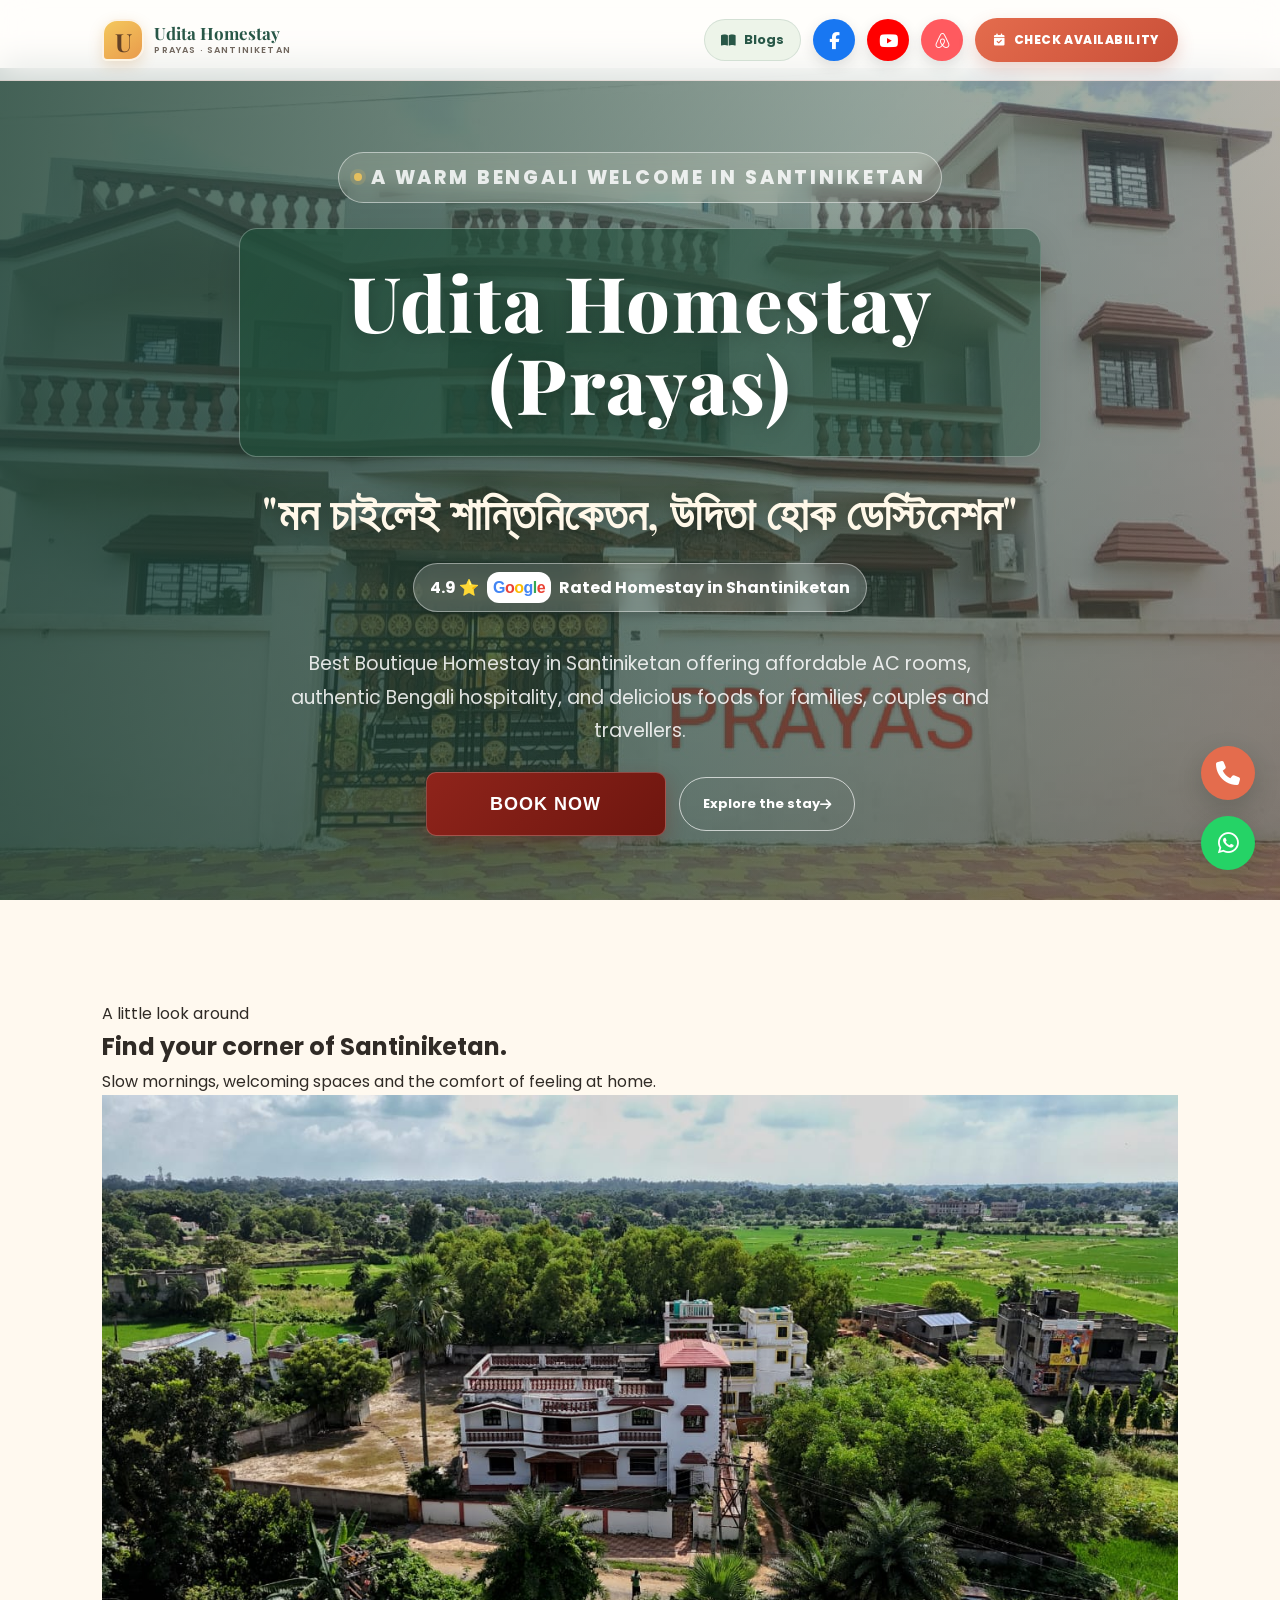
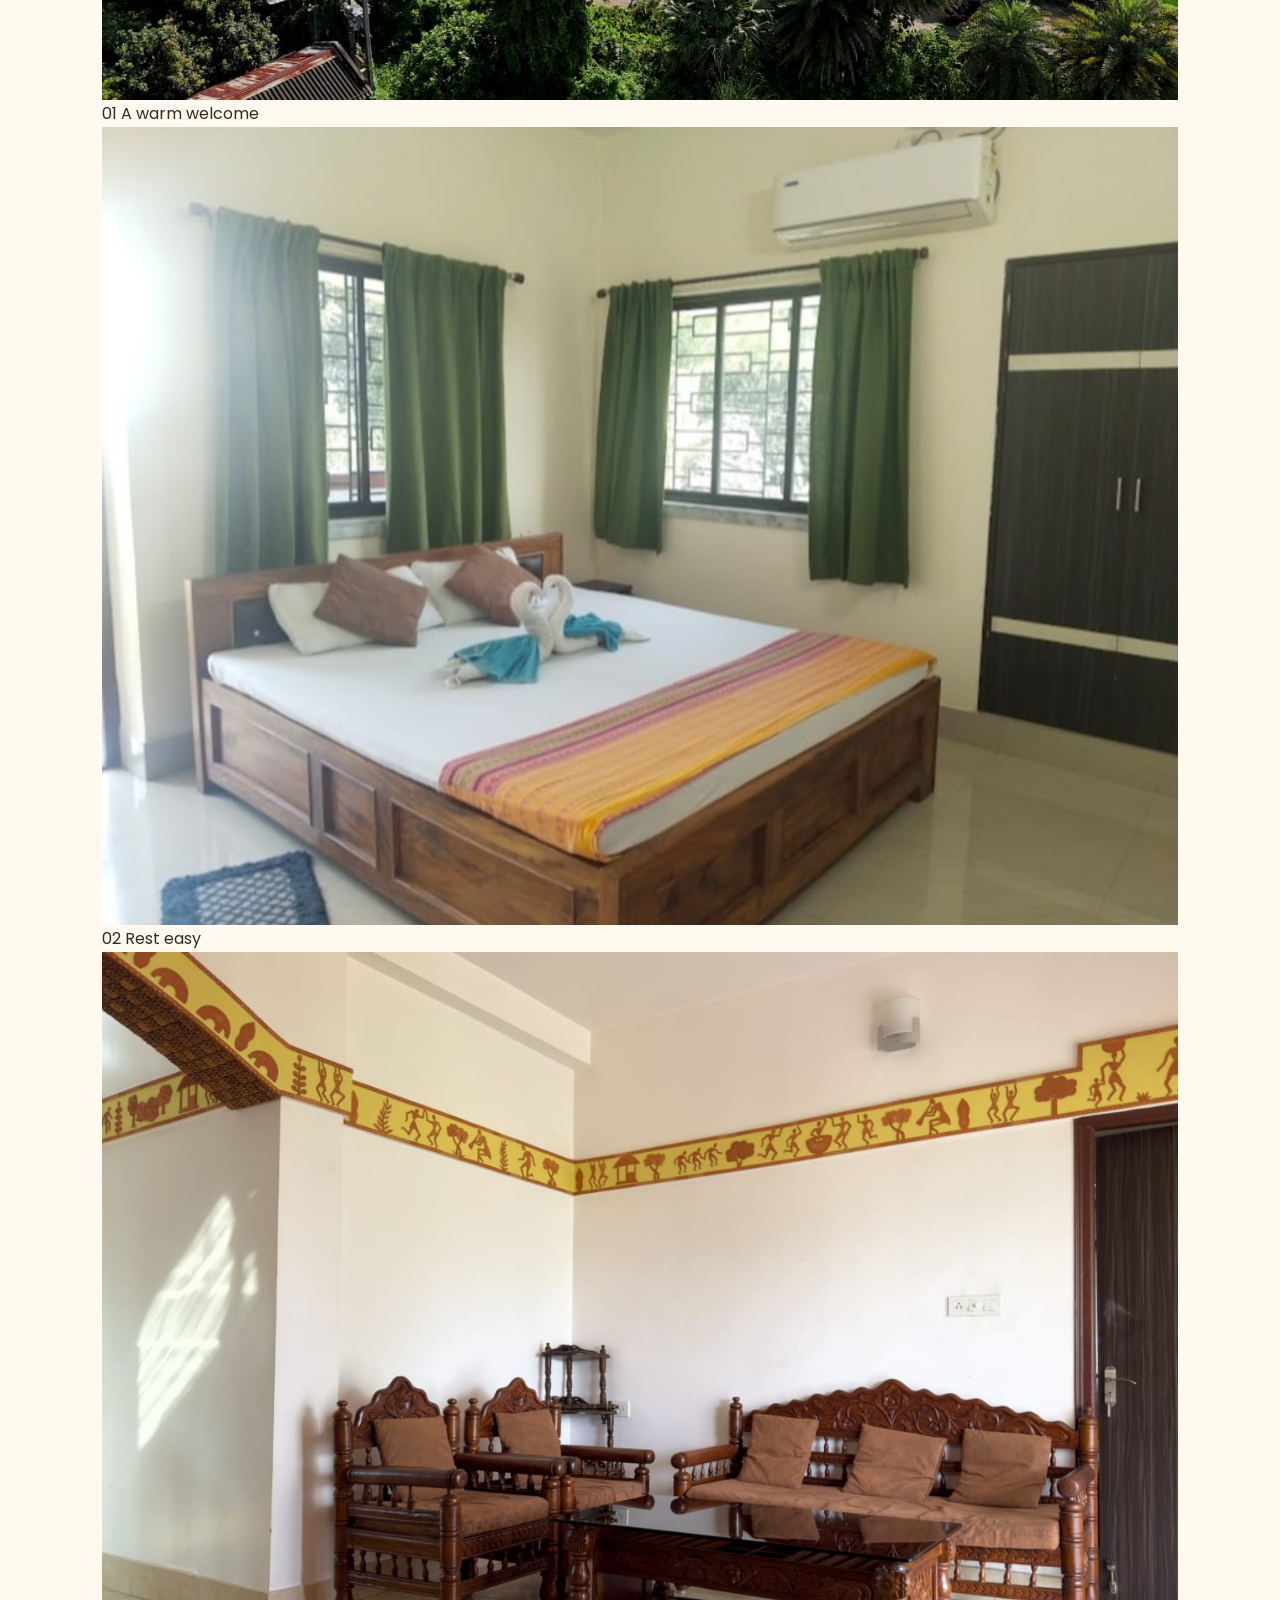
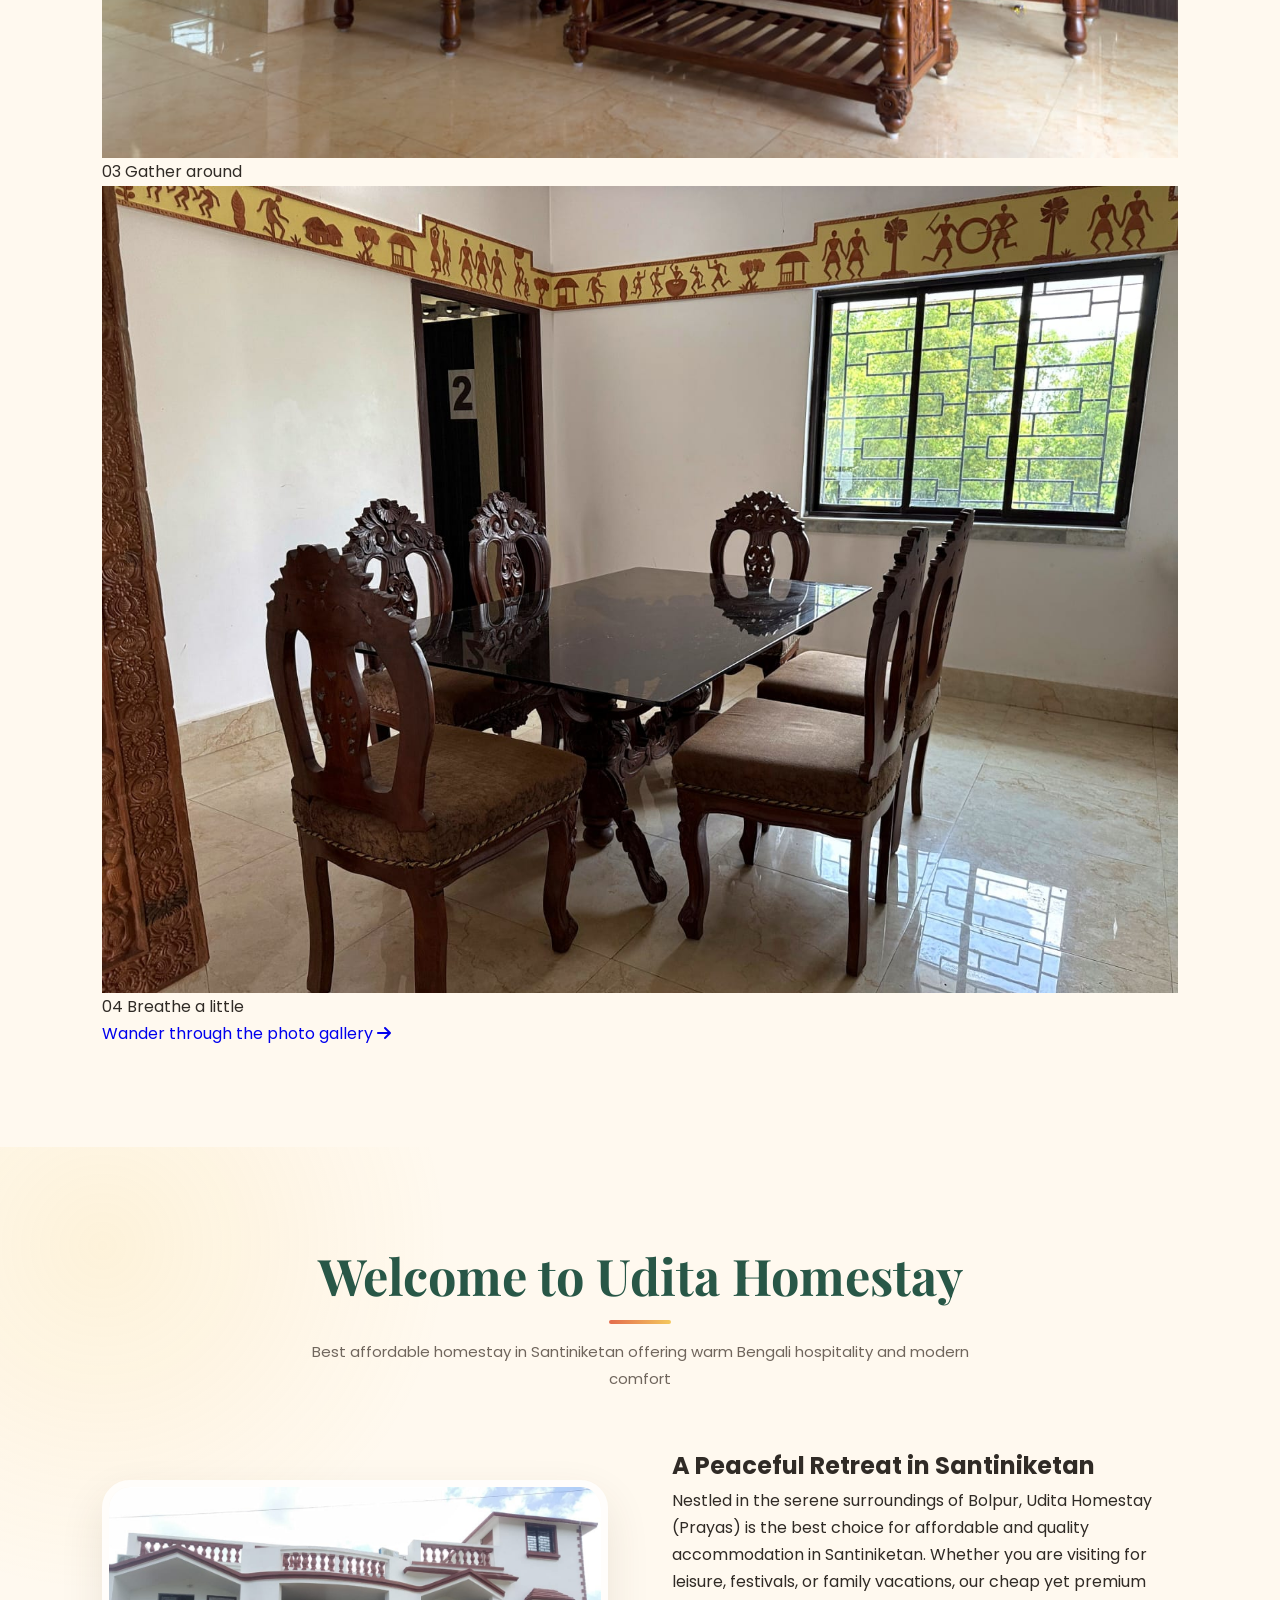
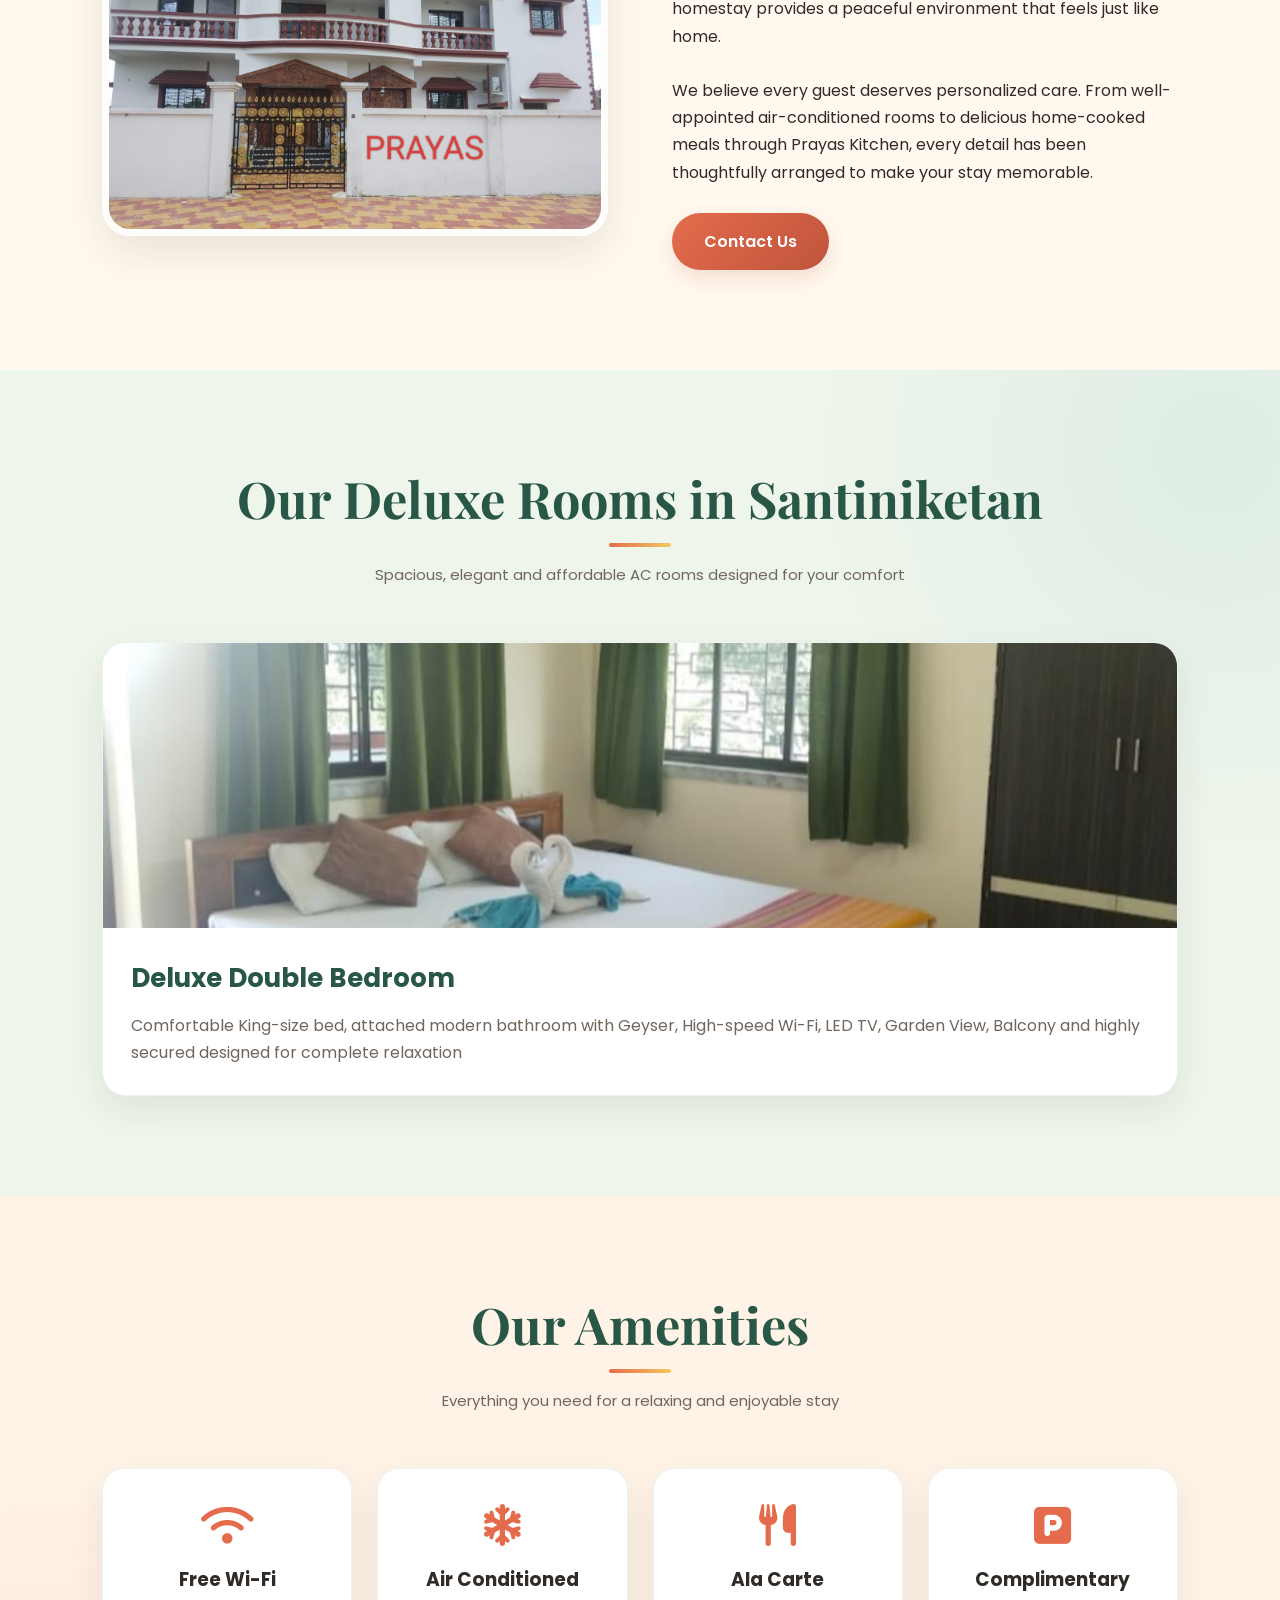
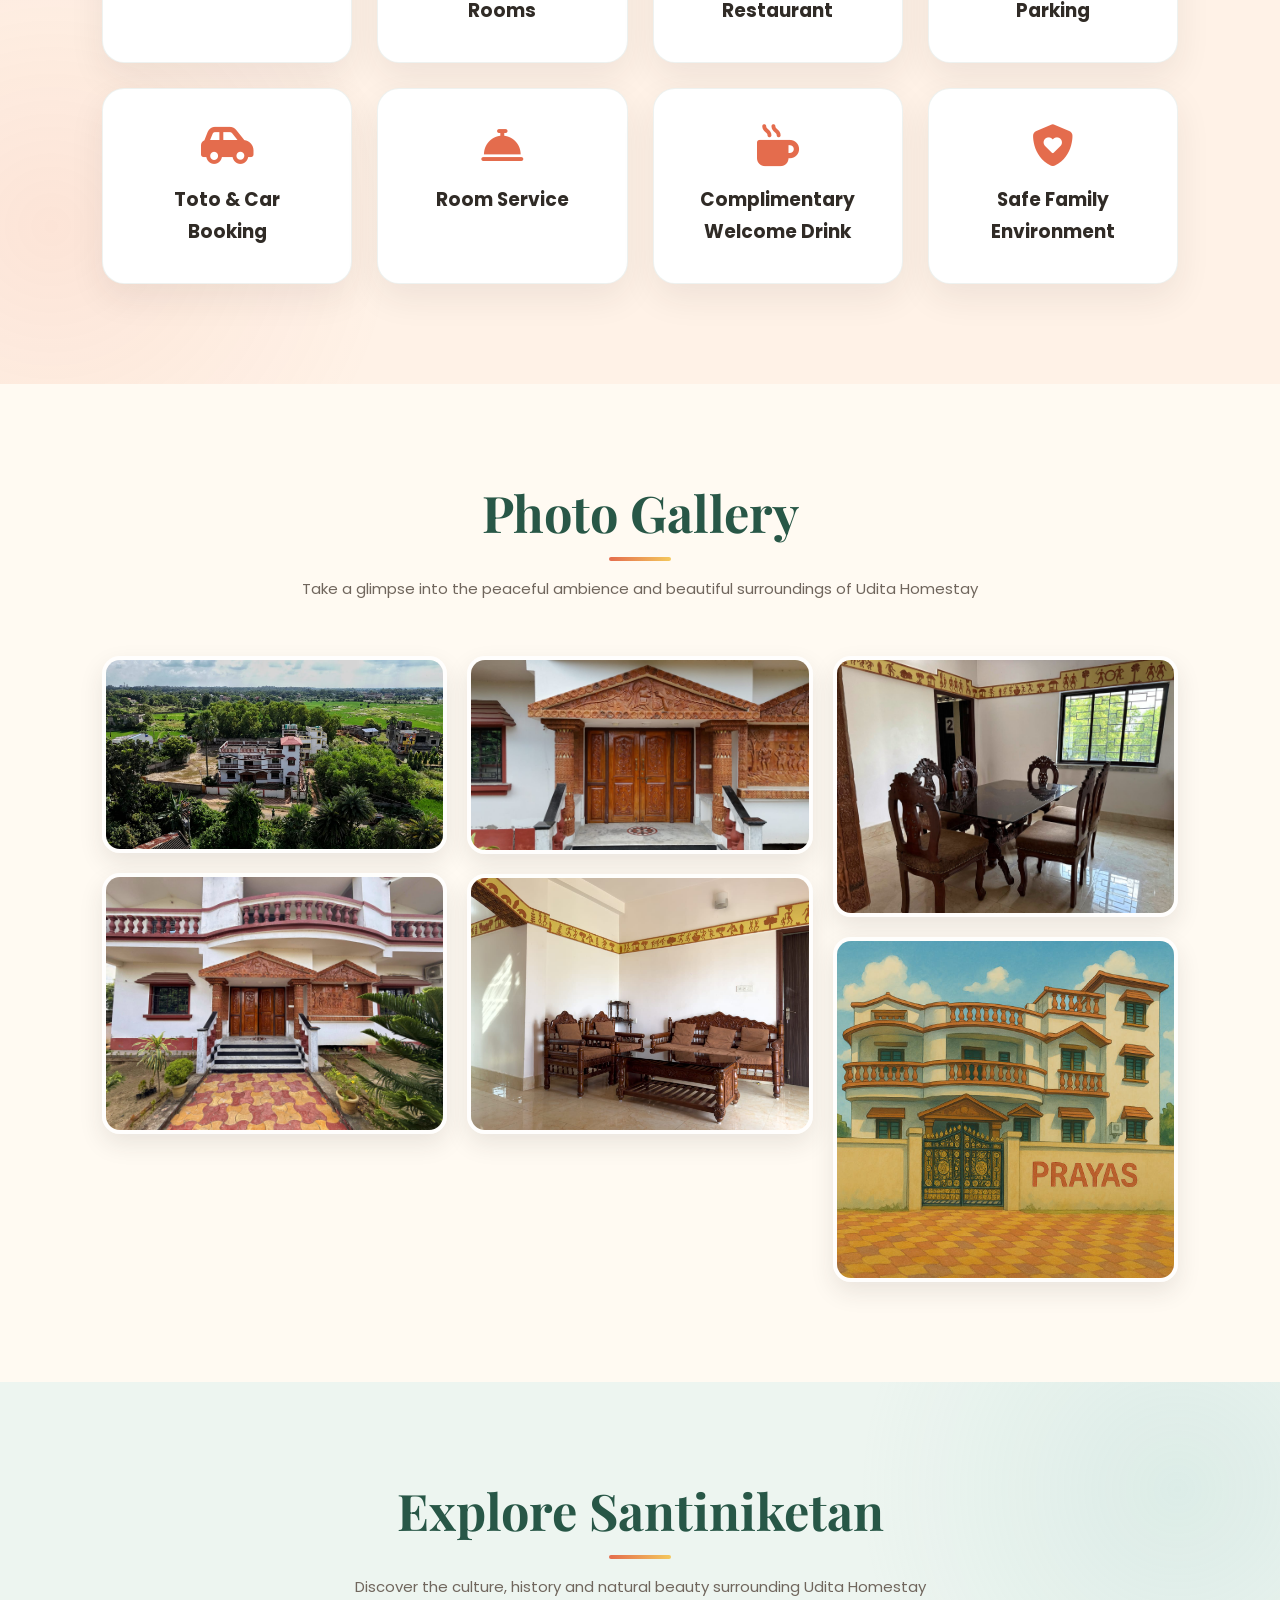
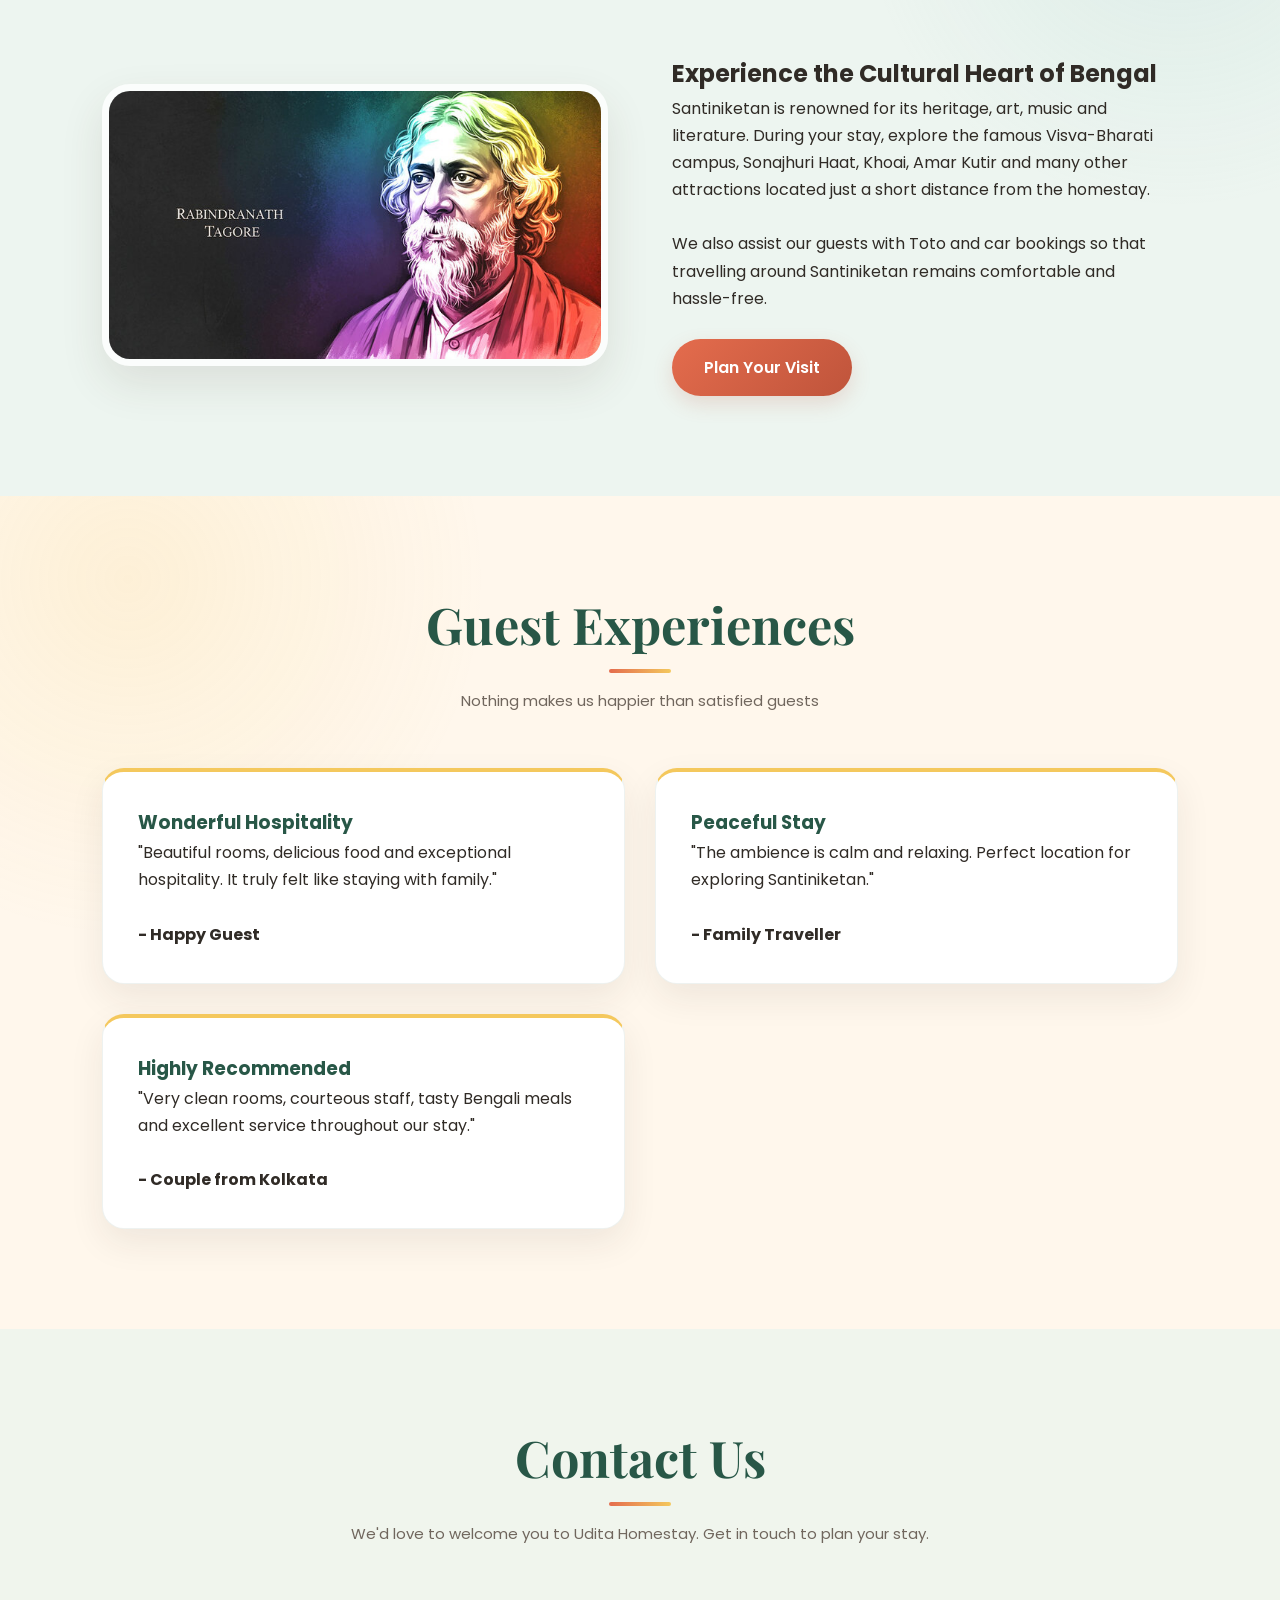
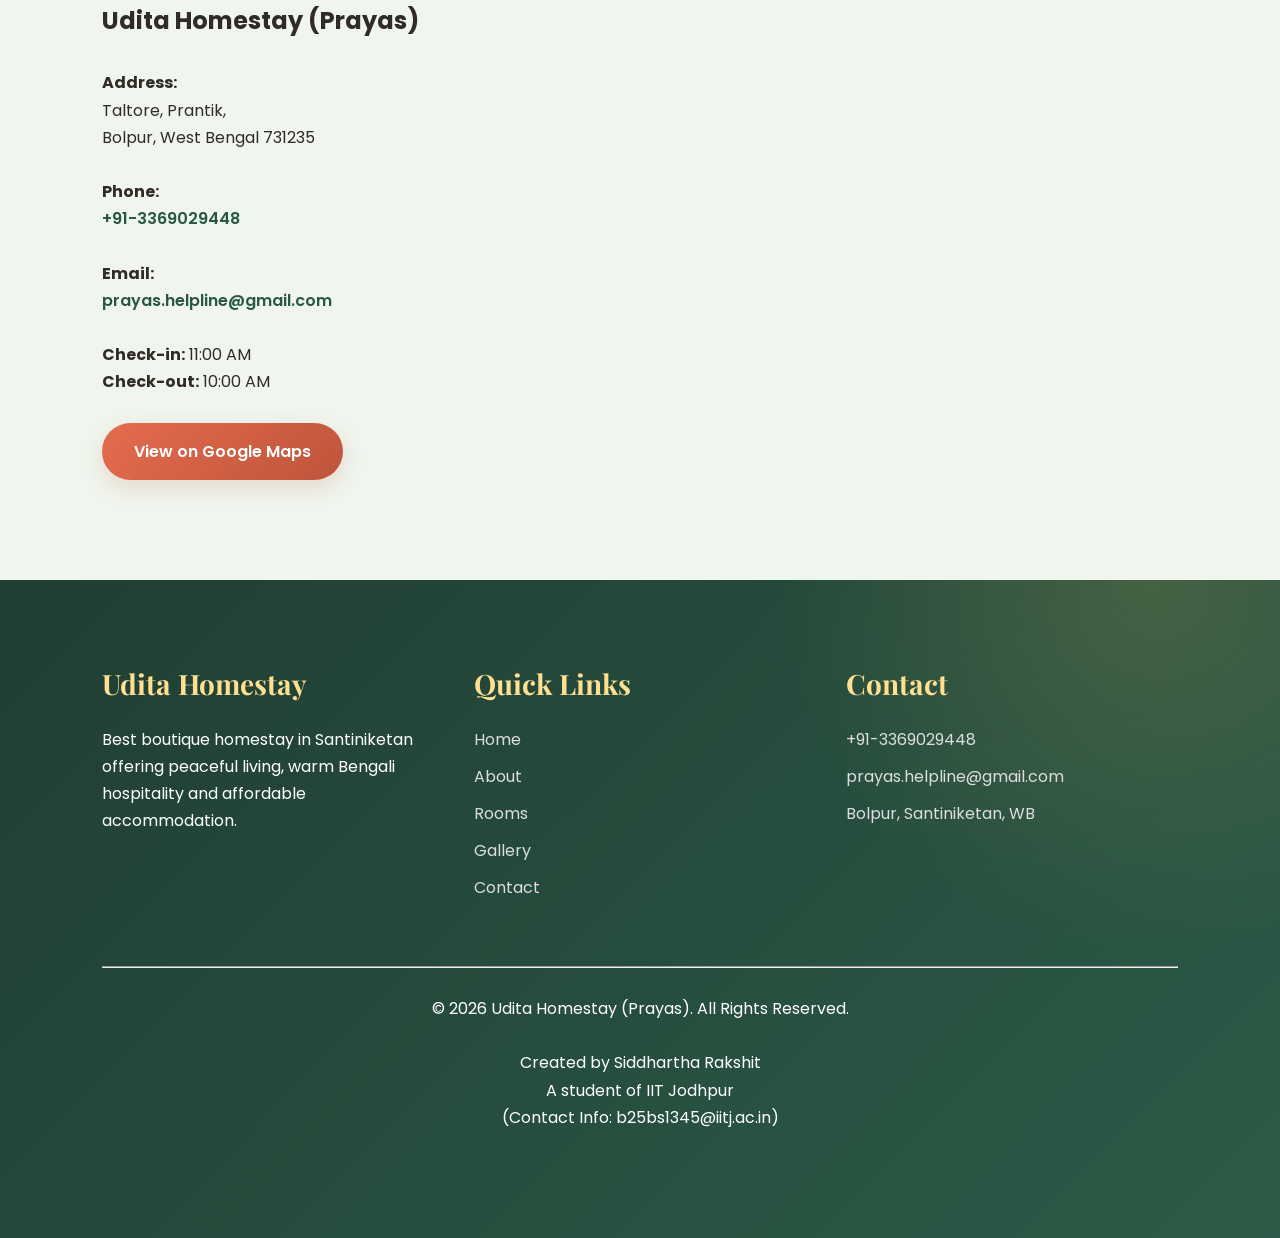
==== index.html @ 8084935b "Add photo-led stay story section to homepage" ====
<!DOCTYPE html>
<html lang="en">

<head>
    
    <!-- Google tag (gtag.js) -->
<script async src="https://www.googletagmanager.com/gtag/js?id=G-9VT9ME9KDR"></script>
<script>
  window.dataLayer = window.dataLayer || [];
  function gtag(){dataLayer.push(arguments);}
  gtag('js', new Date());

  gtag('config', 'G-9VT9ME9KDR');
</script>
    
    <!-- Google tag (gtag.js) -->
<script async src="https://www.googletagmanager.com/gtag/js?id=AW-17717721496"></script>
<script>
  window.dataLayer = window.dataLayer || [];
  function gtag(){dataLayer.push(arguments);}
  gtag('js', new Date());

  gtag('config', 'AW-17717721496');
</script>

    <!-- Google Tag Manager -->
<script>(function(w,d,s,l,i){w[l]=w[l]||[];w[l].push({'gtm.start':
new Date().getTime(),event:'gtm.js'});var f=d.getElementsByTagName(s)[0],
j=d.createElement(s),dl=l!='dataLayer'?'&l='+l:'';j.async=true;j.src=
'https://www.googletagmanager.com/gtm.js?id='+i+dl;f.parentNode.insertBefore(j,f);
})(window,document,'script','dataLayer','GTM-WLPHSHMT');</script>
<!-- End Google Tag Manager -->
    
<!-- Facebook Pixel Code --><script>!function(f,b,e,v,n,t,s){if(f.fbq)return;n=f.fbq=function(){n.callMethod?n.callMethod.apply(n,arguments):n.queue.push(arguments)};if(!f._fbq)f._fbq=n;n.push=n;n.loaded=!0;n.version='2.0';n.queue=[];t=b.createElement(e);t.async=!0;t.src=v;s=b.getElementsByTagName(e)[0];s.parentNode.insertBefore(t,s)}(window,document,'script','https://connect.facebook.net/en_US/fbevents.js'); fbq('init', '1650608466044562'); fbq('track', 'PageView');</script><noscript> <img height="1" width="1" src="https://www.facebook.com/tr?id=1650608466044562&ev=PageView&noscript=1"/></noscript><!-- End Facebook Pixel Code -->

    <!-- Microsoft Clarity -->
    <script type="text/javascript">
    (function(c,l,a,r,i,t,y){
        c[a]=c[a]||function(){(c[a].q=c[a].q||[]).push(arguments)};
        t=l.createElement(r);t.async=1;t.src="https://www.clarity.ms/tag/"+i;
        y=l.getElementsByTagName(r)[0];y.parentNode.insertBefore(t,y);
    })(window, document, "clarity", "script", "yaxawkuz24");
</script>
    <!-- Microsoft Clarity -->
    
    <meta charset="UTF-8">
    <meta name="viewport" content="width=device-width, initial-scale=1.0">

    <!-- SEO Meta Tags -->
    <title>Udita Homestay Prayas | Best Boutique Homestay in Santiniketan Bolpur</title>

    <meta name="description"
        content="Udita Homestay Prayas - Best boutique homestay in Santiniketan, Bolpur offering deluxe AC rooms, authentic Bengali hospitality, home-cooked meals. Cheap, affordable stay with Udita Homestay. Best Homestay in Shantiniketan. Udita Eco Homestay.">

    <meta name="keywords"
        content="best hotel in Santiniketan, cheap hotel in Santiniketan, affordable homestay Santiniketan, Bolpur homestay, Udita Homestay, Prayas Kitchen, boutique stay Santiniketan, Bengali hospitality, Poush Mela, Dol Jatra.">

    <meta name="author" content="Udita Homestay Prayas">

    <meta name="theme-color" content="#8C5A3C">

    <!-- Linked Badge -->
    <script src="https://platform.linkedin.com/badges/js/profile.js" async defer type="text/javascript"></script>

    <!-- Canonical URL for SEO -->
    <link rel="canonical" href="https://www.prayas.online">

    <!-- Open Graph / Facebook -->
    <meta property="og:type" content="website">
    <meta property="og:url" content="https://www.prayas.online">
    <meta property="og:title" content="Udita Homestay Prayas | Best Boutique Homestay in Santiniketan">
    <meta property="og:description" content="Experience authentic Bengali hospitality at Udita Homestay Prayas in Santiniketan. Deluxe AC rooms, home-cooked meals, free parking & Wi-Fi.">
    <meta property="og:image" content="https://www.prayas.online/assets/images/about.jpg">

    <!-- Twitter -->
    <meta property="twitter:card" content="summary_large_image">
    <meta property="twitter:url" content="https://www.prayas.online">
    <meta property="twitter:title" content="Udita Homestay Prayas | Best Boutique Homestay in Santiniketan">
    <meta property="twitter:description" content="Experience authentic Bengali hospitality at Udita Homestay Prayas in Santiniketan. Deluxe AC rooms, home-cooked meals, free parking & Wi-Fi.">
    <meta property="twitter:image" content="https://www.prayas.online/assets/images/about.jpg">

    <!-- Google Site Verification (optional) -->
    <meta name="google-site-verification" content="">

    <!-- Robots Meta Tag for SEO -->
    <meta name="robots" content="index, follow, max-image-preview:large, max-snippet:-1, max-video-preview:-1">

    <!-- Language Declaration -->
    <meta name="language" content="English">
    <meta http-equiv="content-language" content="en-us">

    <!-- Google Fonts -->
    <link rel="preconnect" href="https://fonts.googleapis.com">
    <link rel="preconnect" href="https://fonts.gstatic.com" crossorigin>

    <!-- Font Awesome -->
    <link rel="stylesheet"
        href="https://cdnjs.cloudflare.com/ajax/libs/font-awesome/6.7.2/css/all.min.css">

    <!-- Main Stylesheet  -->
    <link rel="stylesheet" href="style.css">
    <link rel="stylesheet" href="jolly.css">

    <!-- Structured Data (JSON-LD) for Google -->
    <script type="application/ld+json">
    {
      "@context": "https://schema.org",
      "@type": "Hotel",
      "name": "Udita Homestay Prayas",
      "image": "https://www.prayas.online/assets/images/about.jpg",
      "description": "Best boutique homestay in Santiniketan, Bolpur offering deluxe AC rooms and authentic Bengali hospitality",
      "address": {
        "@type": "PostalAddress",
        "streetAddress": "Bolpur",
        "addressLocality": "Santiniketan",
        "addressRegion": "West Bengal",
        "postalCode": "731235",
        "addressCountry": "IN"
      },
      "telephone": "+91-3369029448",
      "email": "prayas.helpline@gmail.com",
      "url": "https://www.prayas.online",
      "sameAs": [
        "https://www.facebook.com/share/182A7BboWy/",
        "https://youtube.com/@uditahomestay?si=zws-Y9j3LIoc3NUC",
        "https://www.airbnb.co.in/rooms/1385243563529554989"
      ],
      "priceRange": "$$",
      "starRating": {
        "@type": "AggregateRating",
        "ratingValue": "4.9",
        "ratingCount": "49",
        "itemReviewed": {
          "@type": "Hotel",
          "name": "Udita Homestay Prayas"
        }
      },
      "amenityFeature": [
        "Free Wi-Fi",
        "Air Conditioned Rooms",
        "Home Cooked Meals",
        "Free Parking",
        "Room Service"
      ]
    }
    </script>

    <!-- Favicon Icon -->
    <link rel="icon" href="https://www.prayas.online/assets/images/favicon.png" type="image/png">

</head>

<body>

    <!-- Google Tag Manager (noscript) -->
<noscript><iframe src="https://www.googletagmanager.com/ns.html?id=GTM-WLPHSHMT"
height="0" width="0" style="display:none;visibility:hidden"></iframe></noscript>
<!-- End Google Tag Manager (noscript) -->

    <!-- ===========================
         HEADER WITH SOCIAL BUTTONS
    ============================ -->

    <header id="header">

        <nav class="social-nav" aria-label="Primary navigation">
            <a class="site-brand" href="#home" aria-label="Udita Homestay Prayas home">
                <span class="site-brand-mark" aria-hidden="true">U</span>
                <span class="site-brand-copy">Udita Homestay<small>Prayas · Santiniketan</small></span>
            </a>
            <a class="blog-nav-link blogs-nav-link" href="blogs.html" aria-label="Read the Udita Homestay blog">
                <i class="fas fa-book-open" aria-hidden="true"></i>
                <span>Blogs</span>
            </a>

            <a href="https://www.facebook.com/share/182A7BboWy/" 
               target="_blank" 
               rel="noopener noreferrer" 
               class="social-btn facebook"
               aria-label="Visit our Facebook page">
                <i class="fab fa-facebook-f"></i>
            </a>

            <a href="https://youtube.com/@uditahomestay?si=zws-Y9j3LIoc3NUC" 
               target="_blank" 
               rel="noopener noreferrer" 
               class="social-btn youtube"
               aria-label="Visit our YouTube channel">
                <i class="fab fa-youtube"></i>
            </a>

            <a href="https://www.airbnb.co.in/rooms/1385243563529554989?viralityEntryPoint=154&s=76&adults=1&guests=1" 
               target="_blank" 
               rel="noopener noreferrer" 
               class="social-btn airbnb"
               aria-label="Book on Airbnb">
                <i class="fab fa-airbnb"></i>
            </a>

            <a class="site-booking-link" href="https://booking.prayas.online" aria-label="Check room availability and book your stay">
                <i class="fas fa-calendar-check" aria-hidden="true"></i>
                <span>Check Availability</span>
            </a>
        </nav>

    </header>

    <!-- ===========================
         HERO SECTION WITH VIDEO
    ============================ -->

    <section class="hero" id="home">

        <!-- Video Background -->
        <video class="hero-video" autoplay muted loop playsinline poster="assets/images/about.jpg" preload="metadata" aria-hidden="true" tabindex="-1">
            <source src="assets/images/hero.mp4" type="video/mp4">
        </video>

        <!-- Fallback Image -->
        <img src="assets/images/about.jpg" alt="" class="hero-fallback" aria-hidden="true">

        <!-- Dark Overlay -->
        <div class="hero-overlay"></div>

        <!-- Hero Content -->
        <div class="hero-content fade">

            <p class="hero-eyebrow">A warm Bengali welcome in Santiniketan</p>

            <h1 class="hero-logo">
                Udita Homestay (Prayas)
            </h1>

            <h2>
                "মন চাইলেই শান্তিনিকেতন, উদিতা হোক ডেস্টিনেশন"
            </h2>

            <h3 class="hero-rating-badge">
    <span class="rating-score">4.9 ⭐</span>
    <span class="google-text">
        <span style="color: #4285F4;">G</span><span style="color: #EA4335;">o</span><span style="color: #FBBC05;">o</span><span style="color: #4285F4;">g</span><span style="color: #34A853;">l</span><span style="color: #EA4335;">e</span>
    </span>
    <span class="rating-text">Rated Homestay in Shantiniketan</span>
</h3>

            <p>
                Best Boutique Homestay in Santiniketan offering affordable AC rooms,
                authentic Bengali hospitality, and delicious foods for families,
                couples and travellers.
            </p>
<style>
  #kbe-widget-69 {
    all: initial;
    box-sizing: border-box;
    font-family: -apple-system, BlinkMacSystemFont, "Segoe UI", Roboto, Helvetica, Arial, sans-serif;
    cursor: pointer;
    text-decoration: none;
    -webkit-tap-highlight-color: transparent;
  }

  #kbe-widget-69.kbe-large {
    display: inline-flex;
    align-items: center;
    justify-content: center;
    min-width: 240px;
    min-height: 64px;
    padding: 18px 42px;
    background: linear-gradient(135deg, #8f241b, #6e160f);
    color: #fff;
    font-size: 18px;
    font-weight: 700;
    letter-spacing: 1px;
    text-transform: uppercase;
    border-radius: 10px;
    box-shadow: 0 8px 20px rgba(126, 28, 21, 0.30);
    transition: all 0.25s ease;
  }

  #kbe-widget-69.kbe-large:hover {
    background: linear-gradient(135deg, #a62b20, #7e1c15);
    transform: translateY(-3px);
    box-shadow: 0 12px 28px rgba(126, 28, 21, 0.40);
  }

  #kbe-widget-69.kbe-large:active {
    transform: translateY(0);
    box-shadow: 0 5px 12px rgba(126, 28, 21, 0.25);
  }
</style>

<div class="hero-actions">
<a
  id="kbe-widget-69"
  class="kbe-root kbe-large"
  href="https://booking.prayas.online"
  target="_self"
>
  BOOK NOW
</a>
<a href="#rooms" class="hero-secondary-link">Explore the stay <i class="fas fa-arrow-right" aria-hidden="true"></i></a>
</div>

        </div>

    </section>

    <!-- PHOTO STORY: let guests see the stay before reading about it -->
    <section class="photo-story" aria-labelledby="photo-story-title">
        <div class="photo-story-heading">
            <p class="photo-story-kicker">A little look around</p>
            <h2 id="photo-story-title">Find your corner of Santiniketan.</h2>
            <p>Slow mornings, welcoming spaces and the comfort of feeling at home.</p>
        </div>
        <div class="photo-story-grid">
            <figure class="photo-story-main">
                <img src="assets/images/gallery1.jpg" alt="Udita Homestay exterior and welcoming entrance" fetchpriority="high">
                <figcaption><span>01</span> A warm welcome</figcaption>
            </figure>
            <figure class="photo-story-tall">
                <img src="assets/images/room1.jpg" alt="Comfortable deluxe bedroom at Udita Homestay" loading="lazy">
                <figcaption><span>02</span> Rest easy</figcaption>
            </figure>
            <figure class="photo-story-small">
                <img src="assets/images/gallery4.jpg" alt="Dining and food experience at Prayas Kitchen" loading="lazy">
                <figcaption><span>03</span> Gather around</figcaption>
            </figure>
            <figure class="photo-story-small photo-story-last">
                <img src="assets/images/gallery5.jpg" alt="Green outdoor view at Udita Homestay" loading="lazy">
                <figcaption><span>04</span> Breathe a little</figcaption>
            </figure>
        </div>
        <a class="photo-story-link" href="#gallery">Wander through the photo gallery <i class="fas fa-arrow-right" aria-hidden="true"></i></a>
    </section>

    <!-- ===========================
         ABOUT SECTION
    ============================ -->

    <section id="about">

        <div class="container">

            <div class="section-title fade">
                <h2>Welcome to Udita Homestay</h2>
                <p>Best affordable homestay in Santiniketan offering warm Bengali hospitality and modern comfort</p>
            </div>

            <div class="explore fade">

                <div>
                    <img src="assets/images/about.jpg" alt="Exterior view of Udita Homestay in Santiniketan">
                </div>

                <div>
                    <h2>A Peaceful Retreat in Santiniketan</h2>

                    <p>
                        Nestled in the serene surroundings of Bolpur, Udita Homestay (Prayas) is the best choice for
                        affordable and quality accommodation in Santiniketan. Whether you are visiting for leisure,
                        festivals, or family vacations, our cheap yet premium homestay provides a peaceful environment
                        that feels just like home.
                    </p>

                    <br>

                    <p>
                        We believe every guest deserves personalized care. From well-appointed air-conditioned rooms
                        to delicious home-cooked meals through Prayas Kitchen, every detail has been thoughtfully
                        arranged to make your stay memorable.
                    </p>

                    <br>

                    <a href="#contact" class="btn">Contact Us</a>

                </div>

            </div>

        </div>

    </section>

    <!-- ===========================
         ROOMS
    ============================ -->

<section id="rooms">

    <div class="container">

        <div class="section-title fade">
            <h2>Our Deluxe Rooms in Santiniketan</h2>
            <p>Spacious, elegant and affordable AC rooms designed for your comfort</p>
        </div>

        <div class="rooms">

            <a href="https://booking.prayas.online"
               class="room-link"
               target="_self">

                <article class="room fade">

                    <img src="assets/images/room1.jpg"
                         alt="Deluxe AC Room at Udita Homestay">

                    <div class="room-content">

                        <h3>Deluxe Double Bedroom</h3>

                        <p>
                            Comfortable King-size bed, attached modern bathroom with Geyser,
                            High-speed Wi-Fi, LED TV, Garden View, Balcony and highly secured
                            designed for complete relaxation
                        </p>

                    </div>

                </article>

            </a>

        </div>

    </div>

</section>

<style>
    .room-link {
        display: block;
        text-decoration: none;
        color: inherit;
        cursor: pointer;
    }

    .room-link .room {
        transition: transform 0.3s ease, box-shadow 0.3s ease;
    }

    .room-link:hover .room {
        transform: translateY(-5px);
        box-shadow: 0 12px 28px rgba(0, 0, 0, 0.15);
    }
</style>

    <!-- ===========================
         AMENITIES
    ============================ -->

    <section id="amenities">

        <div class="container">

            <div class="section-title fade">
                <h2>Our Amenities</h2>
                <p>Everything you need for a relaxing and enjoyable stay</p>
            </div>

            <div class="amenities">

                <div class="amenity fade">
                    <i class="fas fa-wifi"></i>
                    <h3>Free Wi-Fi</h3>
                </div>

                <div class="amenity fade">
                    <i class="fas fa-snowflake"></i>
                    <h3>Air Conditioned Rooms</h3>
                </div>

                <div class="amenity fade">
                    <i class="fas fa-utensils"></i>
                    <h3>Ala Carte Restaurant</h3>
                </div>

                <div class="amenity fade">
                    <i class="fas fa-square-parking"></i>
                    <h3>Complimentary Parking</h3>
                </div>

                <div class="amenity fade">
                    <i class="fas fa-car-side"></i>
                    <h3>Toto & Car Booking</h3>
                </div>

                <div class="amenity fade">
                    <i class="fas fa-bell-concierge"></i>
                    <h3>Room Service</h3>
                </div>

                <div class="amenity fade">
                    <i class="fas fa-mug-hot"></i>
                    <h3>Complimentary Welcome Drink</h3>
                </div>

                <div class="amenity fade">
                    <i class="fas fa-shield-heart"></i>
                    <h3>Safe Family Environment</h3>
                </div>

            </div>

        </div>

    </section>

    <!-- ===========================
         GALLERY
    ============================ -->

    <section id="gallery">

        <div class="container">

            <div class="section-title fade">
                <h2>Photo Gallery</h2>
                <p>Take a glimpse into the peaceful ambience and beautiful surroundings of Udita Homestay</p>
            </div>

            <div class="gallery fade">

                <img src="assets/images/gallery1.jpg" alt="Exterior view of Udita Homestay in Santiniketan">
                <img src="assets/images/gallery2.jpg" alt="Deluxe Room Interior at Udita Homestay">
                <img src="assets/images/gallery3.jpg" alt="Comfortable Bedroom with AC at Udita Homestay">
                <img src="assets/images/gallery4.jpg" alt="Dining Area and Prayas Kitchen">
                <img src="assets/images/gallery5.jpg" alt="Garden View at Udita Homestay">
                <img src="assets/images/gallery6.jpg" alt="Evening View of Udita Homestay Santiniketan">

            </div>

        </div>

    </section>

    <!-- ===========================
         EXPLORE SANTINIKETAN
    ============================ -->

    <section id="explore">

        <div class="container">

            <div class="section-title fade">
                <h2>Explore Santiniketan</h2>
                <p>Discover the culture, history and natural beauty surrounding Udita Homestay</p>
            </div>

            <div class="explore fade">

                <div>
                    <img src="assets/images/explore.jpg" alt="Beautiful Santiniketan landscape and culture">
                </div>

                <div>
                    <h2>Experience the Cultural Heart of Bengal</h2>

                    <p>
                        Santiniketan is renowned for its heritage, art, music and literature. During your stay,
                        explore the famous Visva-Bharati campus, Sonajhuri Haat, Khoai, Amar Kutir and many
                        other attractions located just a short distance from the homestay.
                    </p>

                    <br>

                    <p>
                        We also assist our guests with Toto and car bookings so that travelling around Santiniketan
                        remains comfortable and hassle-free.
                    </p>

                    <br>

                    <a href="#contact" class="btn">Plan Your Visit</a>

                </div>

            </div>

        </div>

    </section>

    <!-- ===========================
         TESTIMONIALS
    ============================ -->

    <section id="testimonials">

        <div class="container">

            <div class="section-title fade">
                <h2>Guest Experiences</h2>
                <p>Nothing makes us happier than satisfied guests</p>
            </div>

            <div class="testimonials">

                <article class="review fade">
                    <h3>Wonderful Hospitality</h3>
                    <p>
                        "Beautiful rooms, delicious food and exceptional hospitality. It truly felt
                        like staying with family."
                    </p>
                    <br>
                    <strong>- Happy Guest</strong>
                </article>

                <article class="review fade">
                    <h3>Peaceful Stay</h3>
                    <p>
                        "The ambience is calm and relaxing. Perfect location for exploring Santiniketan."
                    </p>
                    <br>
                    <strong>- Family Traveller</strong>
                </article>

                <article class="review fade">
                    <h3>Highly Recommended</h3>
                    <p>
                        "Very clean rooms, courteous staff, tasty Bengali meals and excellent
                        service throughout our stay."
                    </p>
                    <br>
                    <strong>- Couple from Kolkata</strong>
                </article>

            </div>

        </div>

    </section>

    <!-- ===========================
         CONTACT
    ============================ -->

    <section id="contact">

        <div class="container">

            <div class="section-title fade">
                <h2>Contact Us</h2>
                <p>We'd love to welcome you to Udita Homestay. Get in touch to plan your stay.</p>
            </div>

            <div class="contact fade">

                <div>
                    <h2>Udita Homestay (Prayas)</h2>
                    <br>
                    <p>
                        <strong>Address:</strong><br>
                        Taltore, Prantik,<br>
                        Bolpur, West Bengal 731235
                    </p>
                    <br>
                    <p>
                        <strong>Phone:</strong><br>
                        <a href="tel:+913369029448">+91-3369029448</a>
                    </p>
                    <br>
                    <p>
                        <strong>Email:</strong><br>
                        <a href="mailto:prayas.helpline@gmail.com">prayas.helpline@gmail.com</a>
                    </p>
                    <br>
                    <p>
                        <strong>Check-in:</strong> 11:00 AM<br>
                        <strong>Check-out:</strong> 10:00 AM
                    </p>
                    <br>
                    <a href="https://maps.app.goo.gl/2t5S1m2j2NGip29H9"
                       target="_blank"
                       rel="noopener noreferrer"
                       class="btn">
                        View on Google Maps
                    </a>
                </div>

                <div>
                    <iframe
                        src="https://www.google.com/maps?q=Udita%20Homestay%20Prayas%20Bolpur&output=embed"
                        width="100%"
                        height="420"
                        style="border:0;border-radius:18px;"
                        loading="lazy"
                        allowfullscreen
                        referrerpolicy="no-referrer-when-downgrade"
                        aria-label="Google Map showing Udita Homestay location">
                    </iframe>
                </div>

            </div>

        </div>

    </section>

    <!-- ===========================
         FOOTER
    ============================ -->

    <footer>

        <div class="footer-grid">

            <div>
                <h3 class="footer-title">Udita Homestay</h3>
                <p>
                    Best boutique homestay in Santiniketan offering peaceful living,
                    warm Bengali hospitality and affordable accommodation.
                </p>
            </div>

            <div>
                <h3 class="footer-title">Quick Links</h3>
                <div class="footer-links">
                    <a href="#home">Home</a>
                    <a href="#about">About</a>
                    <a href="#rooms">Rooms</a>
                    <a href="#gallery">Gallery</a>
                    <a href="#contact">Contact</a>
                </div>
            </div>

            <div>
                <h3 class="footer-title">Contact</h3>
                <div class="footer-links">
                    <a href="tel:+913369029448">+91-3369029448</a>
                    <a href="mailto:prayas.helpline@gmail.com">prayas.helpline@gmail.com</a>
                    <a href="#contact">Bolpur, Santiniketan, WB</a>
                </div>
            </div>

        </div>

        <br><br>
        <hr>
        <br>

        <p style="text-align:center;">
            © <span id="current-year">2026</span> Udita Homestay (Prayas). All Rights Reserved.
<br><br>
Created by Siddhartha Rakshit<br>A student of IIT Jodhpur<br>(Contact Info: b25bs1345@iitj.ac.in)
            <br><br>
            <div class="linkedin-badge-container">
  <div class="badge-base LI-profile-badge"
       data-locale="en_US"
       data-size="medium"
       data-theme="dark"
       data-type="HORIZONTAL"
       data-vanity="danysid45"
       data-version="v1">
    <a class="badge-base__link LI-simple-link"
       href="https://in.linkedin.com/in/danysid45?trk=profile-badge"></a>
  </div>
</div>

<style>
.linkedin-badge-container {
  width: 100%;
  display: flex;
  justify-content: center;
  align-items: center;
}
</style>
              
        </p>

    </footer>

    <!-- ===========================
         FLOATING BUTTONS
    ============================ -->

    <!-- Back to top button (positioned above the maroon call button) -->
    <button id="backToTop" class="back-to-top" aria-label="Back to top" hidden>
        <i class="fas fa-arrow-up"></i>
    </button>

    <a href="tel:+913369029448" class="call" aria-label="Call Udita Homestay">
        <i class="fas fa-phone"></i>
    </a>

    <a href="https://wa.me/913369029448" target="_blank" rel="noopener noreferrer" class="whatsapp" aria-label="Chat on WhatsApp">
        <i class="fab fa-whatsapp"></i>
    </a>

    <!-- ===========================
         JAVASCRIPT
    ============================ -->

    <script src="script.js"></script>

</body>

</html>
---- style.css ----
/* ==========================================================
   UDITA HOMESTAY (PRAYAS)
   Premium Boutique CSS
========================================================== */

/* Google Fonts */
@import url('https://fonts.googleapis.com/css2?family=Playfair+Display:wght@500;600;700&family=Poppins:wght@300;400;500;600;700&display=swap');

/* ==========================
   ROOT VARIABLES
========================== */

:root{

    --primary:#8C5A3C;
    --secondary:#3E5A49;
    --accent:#D8B36A;

    --bg:#FBF8F4;
    --white:#ffffff;
    --text:#2A2A2A;
    --light:#666;
    --border:#ECECEC;

    --shadow:0 18px 45px rgba(0,0,0,.10);

    --radius:18px;
    --transition:.35s ease;

}

/* ==========================
   RESET
========================== */

*{
    margin:0;
    padding:0;
    box-sizing:border-box;
}

html{
    scroll-behavior:smooth;
}

body{

    font-family:'Poppins',sans-serif;
    background:var(--bg);
    color:var(--text);
    overflow-x:hidden;

}

img{
    width:100%;
    display:block;
}

a{
    text-decoration:none;
}

ul{
    list-style:none;
}

section{

    padding:100px 8%;

}

.container{

    max-width:1300px;
    margin:auto;

}

/* ==========================
   SCROLLBAR
========================== */

::-webkit-scrollbar{

    width:8px;

}

::-webkit-scrollbar-thumb{

    background:var(--primary);
    border-radius:20px;

}

/* ==========================
   HEADER WITH SOCIAL BUTTONS
========================== */

header{

    position:fixed;
    width:100%;
    top:0;
    left:0;

    padding:18px 8%;

    display:flex;
    justify-content:center;
    align-items:center;

    backdrop-filter:blur(20px);
    background:rgba(255,255,255,.95);

    z-index:999;

    transition:.3s;
    box-shadow:0 2px 10px rgba(0,0,0,.05);

}

/* Social Navigation */
.social-nav{

    display:flex;
    gap:20px;
    align-items:center;

}

.social-btn{

    width:50px;
    height:50px;

    border-radius:50%;

    display:flex;
    justify-content:center;
    align-items:center;

    color:#fff;
    font-size:20px;

    transition:.3s ease;
    box-shadow:0 4px 15px rgba(0,0,0,.1);

}

.social-btn:hover{

    transform:translateY(-5px);
    box-shadow:0 8px 25px rgba(0,0,0,.2);

}

/* Facebook Button */
.social-btn.facebook{

    background:#1877F2;

}

.social-btn.facebook:hover{

    background:#166FE5;

}

/* YouTube Button */
.social-btn.youtube{

    background:#FF0000;

}

.social-btn.youtube:hover{

    background:#CC0000;

}

/* Airbnb Button */
.social-btn.airbnb{

    background:#FF5A5F;

}

.social-btn.airbnb:hover{

    background:#E63946;

}

/* ==========================
   BUTTONS
========================== */

.btn{

    display:inline-flex;
    align-items:center;
    justify-content:center;

    padding:15px 32px;

    border-radius:50px;

    background:var(--primary);
    color:#fff;

    font-weight:600;

    transition:var(--transition);

}

.btn:hover{

    transform:translateY(-3px);
    box-shadow:var(--shadow);

}

/* ==========================
   HERO WITH VIDEO
========================== */

.hero{

    height:100vh;

    position:relative;

    display:flex;
    align-items:center;
    justify-content:center;

    text-align:center;

    margin-top:70px;

    overflow:hidden;

}

/* Video Background */
.hero-video{

    position:absolute;
    top:0;
    left:0;
    width:100%;
    height:100%;

    object-fit:cover;

    z-index:1;

}

.hero-fallback{

    position:absolute;
    top:0;
    left:0;
    width:100%;
    height:100%;

    object-fit:cover;

    z-index:0;

}

.hero-overlay{

    position:absolute;
    inset:0;

    background:linear-gradient(rgba(0,0,0,.45),rgba(0,0,0,.45));

    z-index:2;

}

.hero-content{

    position:relative;
    z-index:3;

    color:#fff;

    max-width:850px;

}
/* HERO TITLE - improved contrast and size */
.hero-logo{
    font-family:'Playfair Display',serif;
    font-size:clamp(2.25rem, 6vw, 5.5rem); /* responsive, bigger */
    font-weight:800;
    color:#1f8f4c; /* a pleasant green - change hex if you prefer another tone */
    margin-bottom:28px;
    letter-spacing:0.02em;
    text-shadow:
      0 6px 20px rgba(0,0,0,0.55); /* strong shadow for readability */
    background:linear-gradient(rgba(0,0,0,0.22), rgba(0,0,0,0.12));
    padding:0.6rem 1.05rem;
    border-radius:10px;
    display:inline-block;
}

.hero h2{

    font-family:'Playfair Display',serif;
    font-size:52px;
    line-height:1.3;
    font-weight:600;

}

.hero p{

    margin:28px auto;

    font-size:20px;

    opacity:.9;

}

.hero-rating-badge {
    display: inline-flex; /* Keeps the background wrapped tightly around the text */
    align-items: center;
    justify-content: center;
    gap: 8px; /* Space between the score, Google, and the rest of the text */
    margin: 15px auto;
    padding: 8px 16px;
    
    /* Decorative Badge Styling */
    background: rgba(255, 255, 255, 0.15); /* Semi-transparent white */
    border: 1px solid rgba(255, 255, 255, 0.3); /* Subtle border */
    border-radius: 50px; /* Gives it a smooth pill shape */
    backdrop-filter: blur(5px); /* Blurs the background image behind the badge */
    -webkit-backdrop-filter: blur(5px); /* For Safari support */
    
    /* Typography and Layout */
    font-size: clamp(12px, 3.2vw, 16px); /* Scales down on mobile to stay on one line */
    white-space: nowrap; /* Forces everything to stay on one single line */
    color: #ffffff;
    box-shadow: 0 4px 10px rgba(0, 0, 0, 0.2); /* Soft shadow for depth */
}

/* Make the text "Google" look more authentic */
.google-text {
    font-weight: 700;
    font-family: Arial, sans-serif;
    letter-spacing: -0.5px; /* Pulls the letters slightly closer together like the real logo */
    background: #ffffff; /* White background just behind the word Google to make colors pop */
    padding: 2px 6px;
    border-radius: 12px;
}

.rating-score {
    font-weight: bold;
}

/* ==========================
   BOOKING CARD
========================== */

.booking{

    max-width:1250px;
    margin:-80px auto 70px;

    background:#fff;

    padding:35px;

    border-radius:22px;

    box-shadow:var(--shadow);

    position:relative;
    z-index:5;

}

.booking form {
    width: 100%;
    display: flex;
    justify-content: center;
    align-items: center;
}

.booking-grid{

    display:grid;

    grid-template-columns:repeat(6,1fr);

    gap:18px;

}

.booking input,
.booking select{

    height:58px;

    border:1px solid var(--border);

    border-radius:12px;

    padding:0 18px;

    font-size:15px;

}

.booking label{

    display:block;

    margin-bottom:8px;

    font-size:14px;

    font-weight:500;

    color:var(--secondary);

}

.booking button{

    border:none;

    background:var(--secondary);

    color:#fff;

    border-radius:12px;

    cursor:pointer;

    transition:.3s;

}

.booking button:hover{

    background:var(--primary);

}

/* ==========================
   SECTION
========================== */

.section-title{

    text-align:center;

    margin-bottom:70px;

}

.section-title h2{

    font-size:50px;

    font-family:'Playfair Display',serif;

    color:var(--secondary);

}

.section-title p{

    margin-top:12px;

    color:var(--light);

}

/* ==========================
   ROOMS
========================== */

.rooms{

    display:grid;

    grid-template-columns:repeat(auto-fit,minmax(340px,1fr));

    gap:35px;

}

.room{

    background:#fff;

    border-radius:22px;

    overflow:hidden;

    box-shadow:var(--shadow);

    transition:.4s;

}

.room:hover{

    transform:translateY(-10px);

}

.room img{

    height:260px;

    object-fit:cover;

}

.room-content{

    padding:28px;

}

.room-content h3{

    font-size:26px;

    margin-bottom:12px;

}

.room-content p{

    color:var(--light);

}

/* ==========================
   GALLERY
========================== */

.gallery{

    columns:3 320px;
    column-gap:20px;

}

.gallery img{

    margin-bottom:20px;

    border-radius:18px;

    transition:.4s;

    cursor:pointer;

}

.gallery img:hover{

    transform:scale(1.03);

}

/* ==========================
   AMENITIES
========================== */

.amenities{

    display:grid;

    grid-template-columns:repeat(auto-fit,minmax(220px,1fr));

    gap:25px;

}

.amenity{

    background:#fff;

    border-radius:18px;

    padding:35px;

    text-align:center;

    box-shadow:var(--shadow);

}

.amenity i{

    font-size:42px;

    color:var(--primary);

    margin-bottom:18px;

}

/* ==========================
   EXPLORE
========================== */

.explore{

    display:grid;

    grid-template-columns:1fr 1fr;

    gap:70px;

    align-items:center;

}

/* ==========================
   TESTIMONIALS
========================== */

.testimonials{

    display:grid;

    grid-template-columns:repeat(auto-fit,minmax(350px,1fr));

    gap:30px;

}

.review{

    background:#fff;

    padding:35px;

    border-radius:20px;

    box-shadow:var(--shadow);

}

/* ==========================
   CONTACT
========================== */

.contact{

    display:grid;

    grid-template-columns:1fr 1fr;

    gap:60px;

}

/* ==========================
   FOOTER
========================== */

footer{

    background:#24322A;

    color:#fff;

    padding:80px 8%;

}

.footer-grid{

    display:grid;

    grid-template-columns:repeat(auto-fit,minmax(250px,1fr));

    gap:40px;

}

.footer-title{

    font-family:'Playfair Display',serif;

    font-size:28px;

    margin-bottom:18px;

}

.footer-links a{

    display:block;

    margin:10px 0;

    color:#ddd;

}

.footer-links a:hover{

    color:#fff;

}

/* ==========================
   FLOATING BUTTONS
========================== */

/* Back-to-top floating button (placed above the maroon call button) */
.back-to-top{
    position:fixed;
    right:25px;
    bottom:170px; /* above .call which is at bottom:100px */
    width:58px;
    height:58px;
    border-radius:50%;
    display:flex;
    justify-content:center;
    align-items:center;
    color:#fff;
    font-size:20px;
    background:rgba(0,0,0,0.6);
    box-shadow:var(--shadow);
    z-index:1000; /* above other floating buttons */
    border:none;
    cursor:pointer;
    transition:transform .12s ease, opacity .12s ease;
}
.back-to-top[hidden]{
    display:none;
}
.back-to-top:active{ transform:scale(.98); }

.whatsapp,
.call{

    position:fixed;

    right:25px;

    width:58px;
    height:58px;

    border-radius:50%;

    display:flex;
    justify-content:center;
    align-items:center;

    color:#fff;

    font-size:24px;

    box-shadow:var(--shadow);

    z-index:999;

}

.whatsapp{

    bottom:30px;
    background:#25D366;

}

.call{

    bottom:100px;
    background:var(--primary);

}

/* ==========================
   ANIMATIONS
========================== */

.fade{

    opacity:0;
    transform:translateY(40px);
    transition:.8s;

}

.fade.show{

    opacity:1;
    transform:none;

}

/* ==========================
   Linked In
========================== */

@media (max-width: 600px) {
    .linkedin-badge-container {
        width: 100%;
        display: flex;
        justify-content: center;
    }

    .linkedin-badge-container .LI-profile-badge {
        margin-left: auto;
        margin-right: auto;
    }
}

.linkedin-badge-wrapper .LI-profile-badge {
    transform: translateX(3px);
}


/* ==========================
   RESPONSIVE
========================== */

@media(max-width:1100px){

.booking-grid{

grid-template-columns:repeat(2,1fr);

}

.explore,
.contact{

grid-template-columns:1fr;

}

.hero h2{

font-size:42px;

}

}

@media(max-width:768px){

header{

padding:12px 5%;

}

.social-nav{

gap:12px;

}

.social-btn{

width:45px;
height:45px;
font-size:18px;

}

.hero h2{

font-size:32px;

}

.hero-logo{

font-size:3.25rem; /* tuned for medium screens */
margin-bottom:25px;

}

.hero p{

font-size:17px;

}

.booking{

margin-top:-40px;

}

.booking-grid{

grid-template-columns:1fr;

}

section{

padding:80px 5%;

}

.section-title h2{

font-size:36px;

}

.gallery{

columns:1;

}

}

@media(max-width:480px){

.hero h2{

font-size:24px;

}

.hero-logo{

font-size:2rem; /* tuned for small screens */
margin-bottom:20px;

}

.btn{

width:100%;

}

.social-btn{

width:42px;
height:42px;
font-size:16px;

}

}
---- jolly.css ----
/* Udita Homestay - joyful visual refresh
   Additive overrides only. The existing page structure and features remain intact. */
:root {
  --primary: #bf543b;
  --secondary: #285747;
  --accent: #f1bf50;
  --bg: #fff9ef;
  --white: #ffffff;
  --text: #302b26;
  --light: #70665d;
  --border: #efe4d6;
  --shadow: 0 18px 44px rgba(75, 53, 36, .11);
  --joy-coral: #e46c4d;
  --joy-sun: #f4c85d;
  --joy-leaf: #4f8062;
  --joy-sky: #91c5c0;
}

html { scroll-padding-top: 100px; }
body {
  background: var(--bg);
  color: var(--text);
  line-height: 1.7;
}
a { transition: color .22s ease, background-color .22s ease, transform .22s ease, box-shadow .22s ease; }
a:focus-visible, button:focus-visible {
  outline: 3px solid var(--accent);
  outline-offset: 4px;
}

/* A friendlier, clearer navigation without removing the existing links. */
header {
  padding: 12px 5%;
  background: rgba(255, 250, 241, .94);
  border-bottom: 1px solid rgba(191, 84, 59, .10);
  box-shadow: 0 5px 24px rgba(61, 54, 43, .08);
  backdrop-filter: blur(16px);
}
.social-nav {
  width: min(1320px, 100%);
  margin: 0 auto;
  justify-content: space-between;
  gap: 12px;
}
.site-brand {
  display: inline-flex;
  align-items: center;
  gap: 10px;
  min-width: max-content;
  margin-right: auto;
  color: var(--secondary);
  text-decoration: none;
}
.site-brand:hover { color: var(--primary); }
.site-brand-mark {
  display: grid;
  width: 42px;
  height: 42px;
  place-items: center;
  border: 2px solid rgba(255,255,255,.85);
  border-radius: 15px 15px 15px 5px;
  background: linear-gradient(145deg, var(--joy-sun), #e99b4c);
  color: #624126;
  font-family: 'Playfair Display', serif;
  font-size: 25px;
  font-weight: 700;
  box-shadow: 0 5px 14px rgba(192, 128, 51, .22);
}
.site-brand-copy {
  display: flex;
  flex-direction: column;
  font-family: 'Playfair Display', serif;
  font-size: 17px;
  font-weight: 700;
  line-height: 1.08;
}
.site-brand-copy small {
  margin-top: 4px;
  color: var(--light);
  font-family: 'Poppins', sans-serif;
  font-size: 9px;
  font-weight: 600;
  letter-spacing: .13em;
  text-transform: uppercase;
}
.social-nav .blog-nav-link {
  display: inline-flex;
  align-items: center;
  justify-content: center;
  gap: 8px;
  min-height: 42px;
  padding: 0 16px;
  border: 1px solid rgba(40, 87, 71, .13);
  border-radius: 999px;
  background: #edf4e9;
  color: var(--secondary);
  font-size: 13px;
  font-weight: 700;
  text-decoration: none;
}
.social-nav .blog-nav-link:hover {
  background: #dfece0;
  transform: translateY(-2px);
}
.social-nav .social-btn {
  width: 42px;
  height: 42px;
  font-size: 17px;
  box-shadow: 0 5px 14px rgba(40, 40, 40, .13);
}
.site-booking-link {
  display: inline-flex;
  min-height: 44px;
  align-items: center;
  justify-content: center;
  gap: 8px;
  padding: 0 19px;
  border: 0;
  border-radius: 999px;
  background: linear-gradient(135deg, var(--joy-coral), #c94f38);
  color: #fff;
  font-size: 12px;
  font-weight: 800;
  letter-spacing: .045em;
  text-decoration: none;
  text-transform: uppercase;
  box-shadow: 0 7px 17px rgba(191, 84, 59, .23);
}
.site-booking-link:hover {
  color: #fff;
  background: linear-gradient(135deg, #cf583d, #a9402d);
  box-shadow: 0 10px 22px rgba(191, 84, 59, .28);
  transform: translateY(-2px);
}

/* A warmer hero, with the existing video and copy still in place. */
.hero {
  min-height: 670px;
  height: min(920px, calc(100svh - 68px));
  margin-top: 68px;
  background: #355e4e;
}
.hero-overlay {
  background:
    linear-gradient(105deg, rgba(25, 62, 48, .80), rgba(38, 73, 56, .45) 58%, rgba(111, 65, 42, .30)),
    linear-gradient(0deg, rgba(23, 44, 35, .38), rgba(23, 44, 35, .08));
}
.hero-content {
  width: min(940px, 92%);
  padding: 36px 24px;
}
.hero-eyebrow {
  display: inline-flex;
  align-items: center;
  gap: 9px;
  margin: 0 auto 18px;
  padding: 8px 15px;
  border: 1px solid rgba(255,255,255,.55);
  border-radius: 999px;
  background: rgba(255, 248, 225, .16);
  color: #fff7df;
  font-size: 11px;
  font-weight: 800;
  letter-spacing: .15em;
  text-transform: uppercase;
  backdrop-filter: blur(8px);
}
.hero-eyebrow::before {
  content: '';
  width: 8px;
  height: 8px;
  border-radius: 50%;
  background: var(--joy-sun);
  box-shadow: 0 0 0 4px rgba(244, 200, 93, .18);
}
.hero-logo {
  margin-bottom: 19px;
  padding: .42em .68em;
  border: 1px solid rgba(255,255,255,.28);
  border-radius: 18px;
  background: linear-gradient(120deg, rgba(34, 78, 59, .84), rgba(34, 78, 59, .42));
  color: #fff;
  font-size: clamp(2.2rem, 6vw, 5rem);
  line-height: 1.06;
  text-shadow: 0 3px 18px rgba(0,0,0,.22);
  box-shadow: 0 12px 35px rgba(0,0,0,.12);
}
.hero h2 {
  margin: 8px auto;
  color: #fff8e9;
  font-size: clamp(1.45rem, 3.5vw, 2.8rem);
  line-height: 1.25;
  text-shadow: 0 3px 16px rgba(0,0,0,.22);
}
.hero-rating-badge {
  border-color: rgba(255,255,255,.42);
  background: rgba(255,255,255,.17);
  backdrop-filter: blur(9px);
}
.hero p {
  max-width: 720px;
  margin: 20px auto 25px;
  color: rgba(255,255,255,.94);
  font-size: clamp(15px, 1.7vw, 19px);
  line-height: 1.75;
}
.hero-actions {
  display: flex;
  align-items: center;
  justify-content: center;
  flex-wrap: wrap;
  gap: 13px;
}
#kbe-widget-69.kbe-large {
  min-width: 210px;
  min-height: 56px;
  padding: 15px 30px;
  border: 1px solid rgba(255,255,255,.22);
  border-radius: 999px;
  background: linear-gradient(135deg, #ed7854, #c94e36);
  color: #fff;
  font-size: 14px;
  letter-spacing: .11em;
  box-shadow: 0 10px 25px rgba(97, 41, 27, .29);
}
#kbe-widget-69.kbe-large:hover {
  background: linear-gradient(135deg, #f18b61, #d55b3f);
  transform: translateY(-3px);
}
.hero-secondary-link {
  display: inline-flex;
  min-height: 54px;
  align-items: center;
  justify-content: center;
  padding: 12px 23px;
  border: 1px solid rgba(255,255,255,.68);
  border-radius: 999px;
  color: #fff;
  font-size: 13px;
  font-weight: 700;
}
.hero-secondary-link:hover {
  background: rgba(255,255,255,.15);
  color: #fff;
  transform: translateY(-2px);
}

/* Give each part of the existing page its own gentle splash of colour. */
section { scroll-margin-top: 92px; }
#about {
  background:
    radial-gradient(circle at 8% 12%, rgba(244,200,93,.14), transparent 25%),
    #fff9ef;
}
#rooms {
  background:
    radial-gradient(circle at 95% 10%, rgba(145,197,192,.17), transparent 28%),
    #eef5eb;
}
#amenities {
  background:
    radial-gradient(circle at 4% 80%, rgba(228,108,77,.10), transparent 25%),
    #fff2e7;
}
#gallery { background: #fffaf2; }
#explore {
  background:
    radial-gradient(circle at 92% 15%, rgba(145,197,192,.18), transparent 24%),
    #edf5f0;
}
#testimonials {
  background:
    radial-gradient(circle at 10% 10%, rgba(244,200,93,.15), transparent 26%),
    #fff7ec;
}
#contact { background: #f0f5ed; }
.section-title { margin-bottom: 54px; }
.section-title h2 {
  font-size: clamp(2rem, 4.5vw, 3.15rem);
  line-height: 1.13;
}
.section-title h2::after {
  content: '';
  display: block;
  width: 62px;
  height: 4px;
  margin: 16px auto 0;
  border-radius: 999px;
  background: linear-gradient(90deg, var(--joy-coral), var(--joy-sun));
}
.section-title p {
  max-width: 720px;
  margin: 14px auto 0;
  font-size: 15px;
  line-height: 1.8;
}
.explore { gap: clamp(30px, 5vw, 70px); }
.explore img {
  border: 7px solid rgba(255,255,255,.78);
  border-radius: 28px;
  box-shadow: var(--shadow);
}
.room, .review, .amenity {
  border: 1px solid rgba(40, 87, 71, .08);
  box-shadow: 0 14px 35px rgba(48, 43, 38, .08);
}
.room { border-radius: 24px; }
.room img { height: 285px; }
.room-content h3, .review h3 { color: var(--secondary); }
.amenity { border-radius: 22px; }
.amenity i { color: var(--joy-coral); }
.review {
  border-radius: 22px;
  border-top: 4px solid var(--joy-sun);
}
.gallery img {
  border: 4px solid rgba(255,255,255,.85);
  box-shadow: 0 10px 24px rgba(48,43,38,.10);
}
.contact a:not(.btn) { color: var(--secondary); font-weight: 600; }
.btn {
  border-radius: 999px;
  background: linear-gradient(135deg, var(--joy-coral), #bf543b);
  box-shadow: 0 8px 20px rgba(191,84,59,.17);
}
.btn:hover {
  background: linear-gradient(135deg, #d45e42, #a94532);
  box-shadow: 0 12px 25px rgba(191,84,59,.24);
}
footer {
  background:
    radial-gradient(circle at 90% 0%, rgba(244,200,93,.15), transparent 28%),
    linear-gradient(135deg, #203e32, #2b5b48);
}
.footer-title { color: #ffdf92; }
.whatsapp, .call, .back-to-top {
  width: 54px;
  height: 54px;
  box-shadow: 0 9px 24px rgba(30, 40, 34, .22);
}
.call { background: var(--joy-coral); }
.back-to-top { background: rgba(40, 87, 71, .88); }

/* Keep the journal visually related to the refreshed home page. */
.blog-page {
  background:
    radial-gradient(circle at 8% 0%, rgba(244,200,93,.20), transparent 30%),
    radial-gradient(circle at 96% 20%, rgba(145,197,192,.18), transparent 26%),
    var(--bg);
}
.blog-hero h1 { color: var(--secondary); }
.blog-kicker {
  border-color: rgba(191,84,59,.18);
  background: #fff3d7;
  color: var(--primary);
}
.blog-feature, .blog-card {
  border-color: rgba(40,87,71,.10);
  box-shadow: 0 18px 42px rgba(54,47,38,.09);
}
.blog-card { border-radius: 24px; }
.blog-card:hover { box-shadow: 0 22px 48px rgba(54,47,38,.14); }
.blog-feature-badge, .coming-soon {
  background: rgba(40,87,71,.92);
}
.blog-note {
  border-left-color: var(--joy-coral);
  background: #fff1df;
}
.blog-cta {
  background:
    radial-gradient(circle at 15% 20%, rgba(244,200,93,.24), transparent 25%),
    linear-gradient(135deg, #244a3b, #39715a);
}
.blog-cta .btn {
  background: var(--joy-sun);
  color: #4b3826;
}
.blog-cta .btn:hover { background: #ffda78; }

@media (max-width: 760px) {
  header { padding: 10px 4%; }
  .social-nav { flex-wrap: wrap; justify-content: center; gap: 9px; }
  .site-brand { margin-right: auto; }
  .site-booking-link { padding: 0 14px; font-size: 11px; }
  .hero {
    min-height: 650px;
    height: calc(100svh - 68px);
  }
  .hero-content { padding: 30px 16px; }
  .hero-logo { margin-bottom: 14px; }
  .hero p { margin: 16px auto 20px; }
  .section-title { margin-bottom: 40px; }
  .room img { height: 250px; }
  .blog-hero { padding-top: 54px; }
}
@media (max-width: 560px) {
  header { padding: 9px 4%; }
  .social-nav { gap: 7px; }
  .site-brand { flex: 1 1 46%; order: 0; }
  .site-brand-mark { width: 37px; height: 37px; font-size: 22px; }
  .site-brand-copy { font-size: 15px; }
  .site-brand-copy small { font-size: 8px; }
  .site-booking-link { flex: 0 0 auto; min-height: 39px; order: 1; }
  .social-nav .blog-nav-link { min-height: 37px; padding: 0 12px; font-size: 12px; order: 2; }
  .social-nav .social-btn { width: 37px; height: 37px; font-size: 15px; order: 3; }
  .hero {
    min-height: 620px;
    height: calc(100svh - 112px);
    margin-top: 112px;
  }
  .hero-eyebrow { margin-bottom: 13px; font-size: 9px; }
  .hero-logo { font-size: clamp(2rem, 9vw, 3rem); }
  .hero h2 { font-size: clamp(1.35rem, 6vw, 1.8rem); }
  .hero-rating-badge { white-space: normal; flex-wrap: wrap; }
  .hero-actions { flex-direction: column; }
  #kbe-widget-69.kbe-large, .hero-secondary-link { width: min(100%, 290px); }
  .section-title h2 { font-size: clamp(1.8rem, 8vw, 2.35rem); }
  .gallery { columns: 1; }
  .blog-shell { width: 90%; }
  .blog-feature-copy { padding: 30px 24px; }
  .blog-feature-media { min-height: 300px; }
  .blog-cta h2 { font-size: 30px; }
}
@media (prefers-reduced-motion: reduce) {
  html { scroll-behavior: auto; }
  *, *::before, *::after {
    animation-duration: .01ms !important;
    animation-iteration-count: 1 !important;
    transition-duration: .01ms !important;
  }
  .fade { opacity: 1 !important; transform: none !important; }
  .hero-video { display: none; }
}
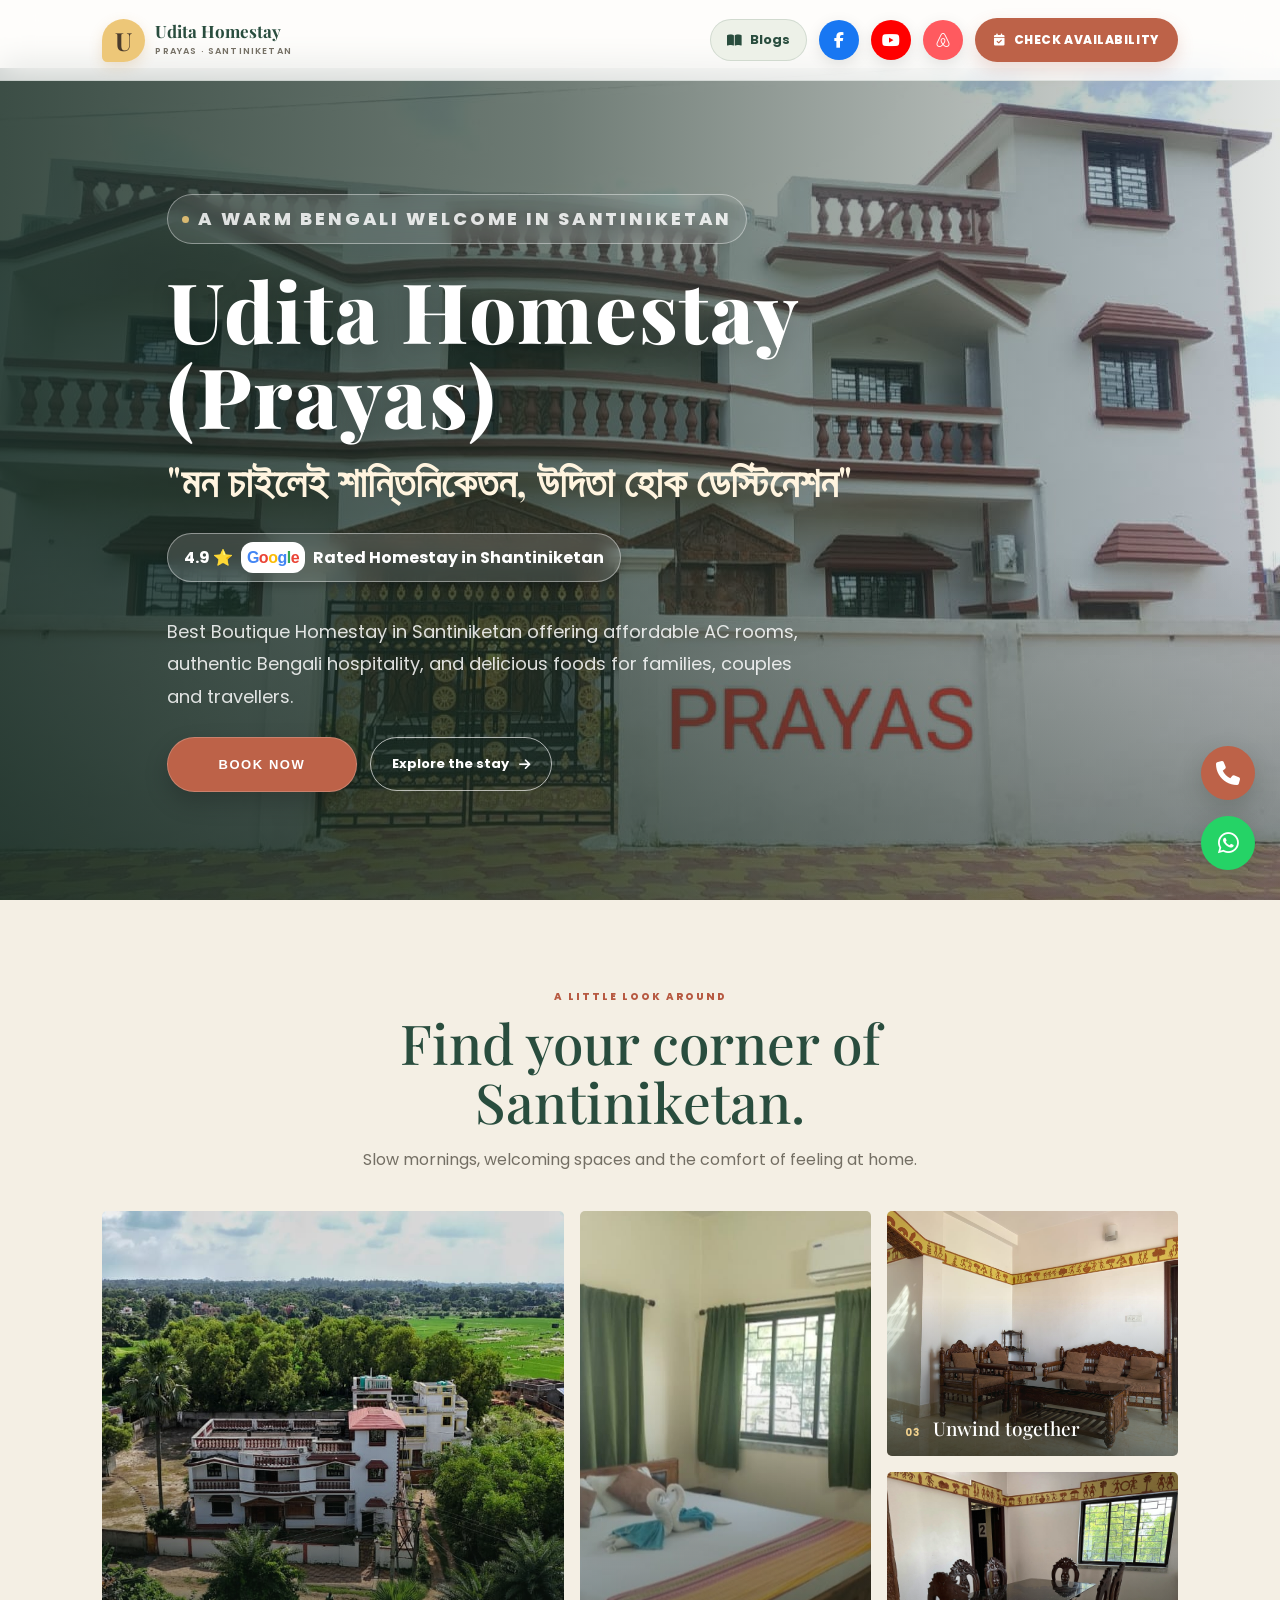
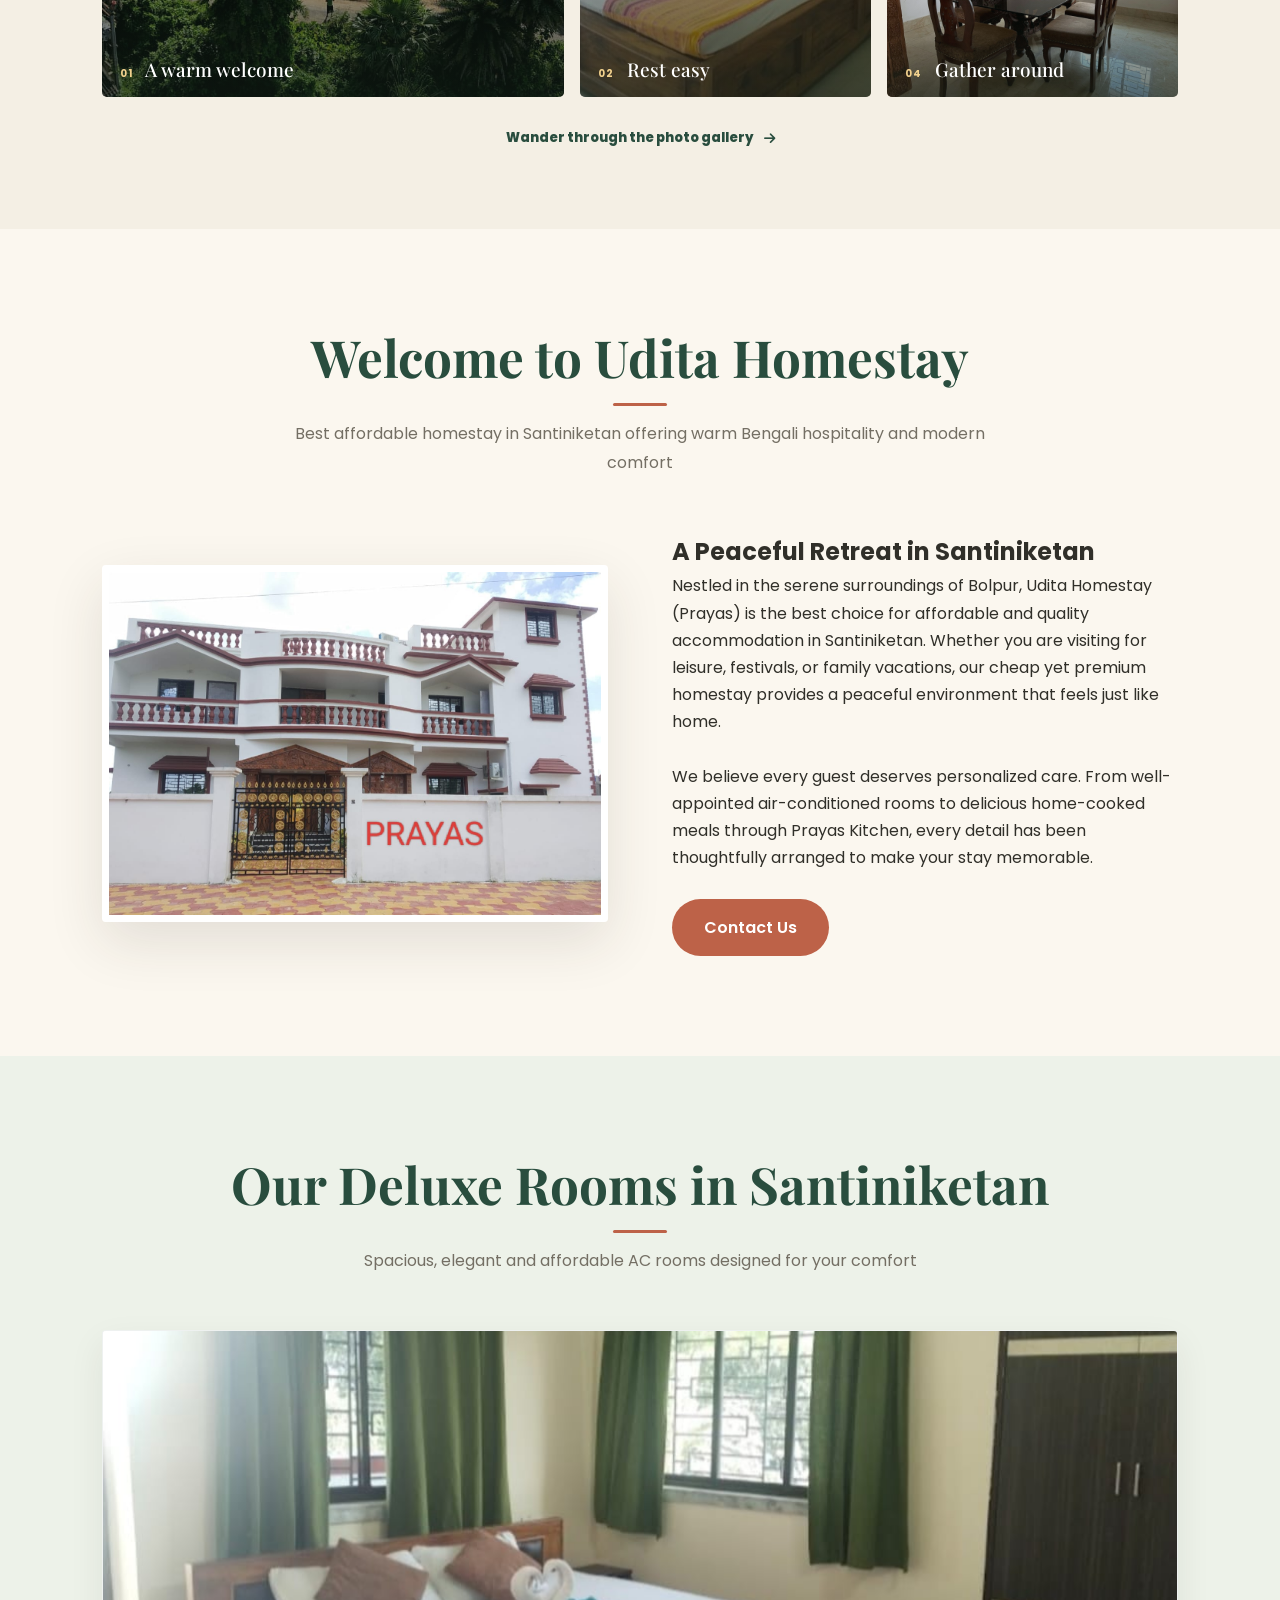
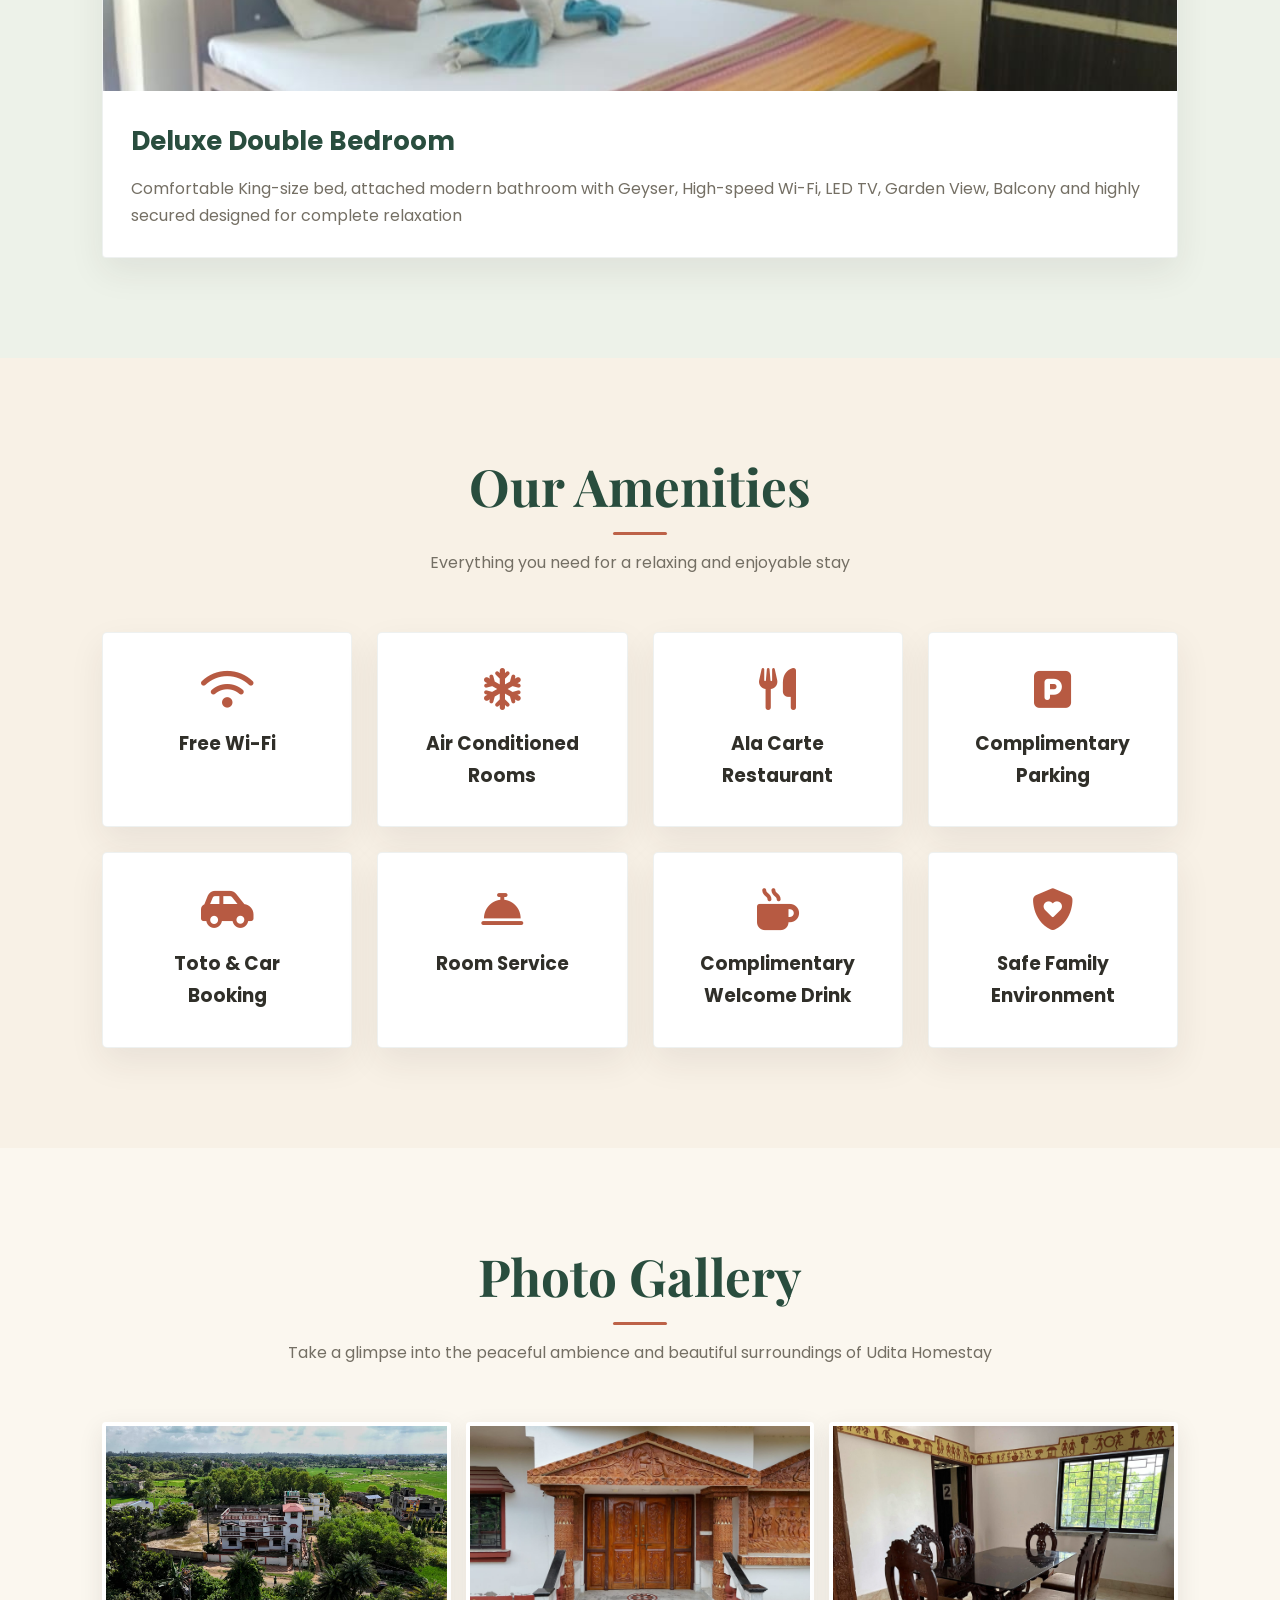
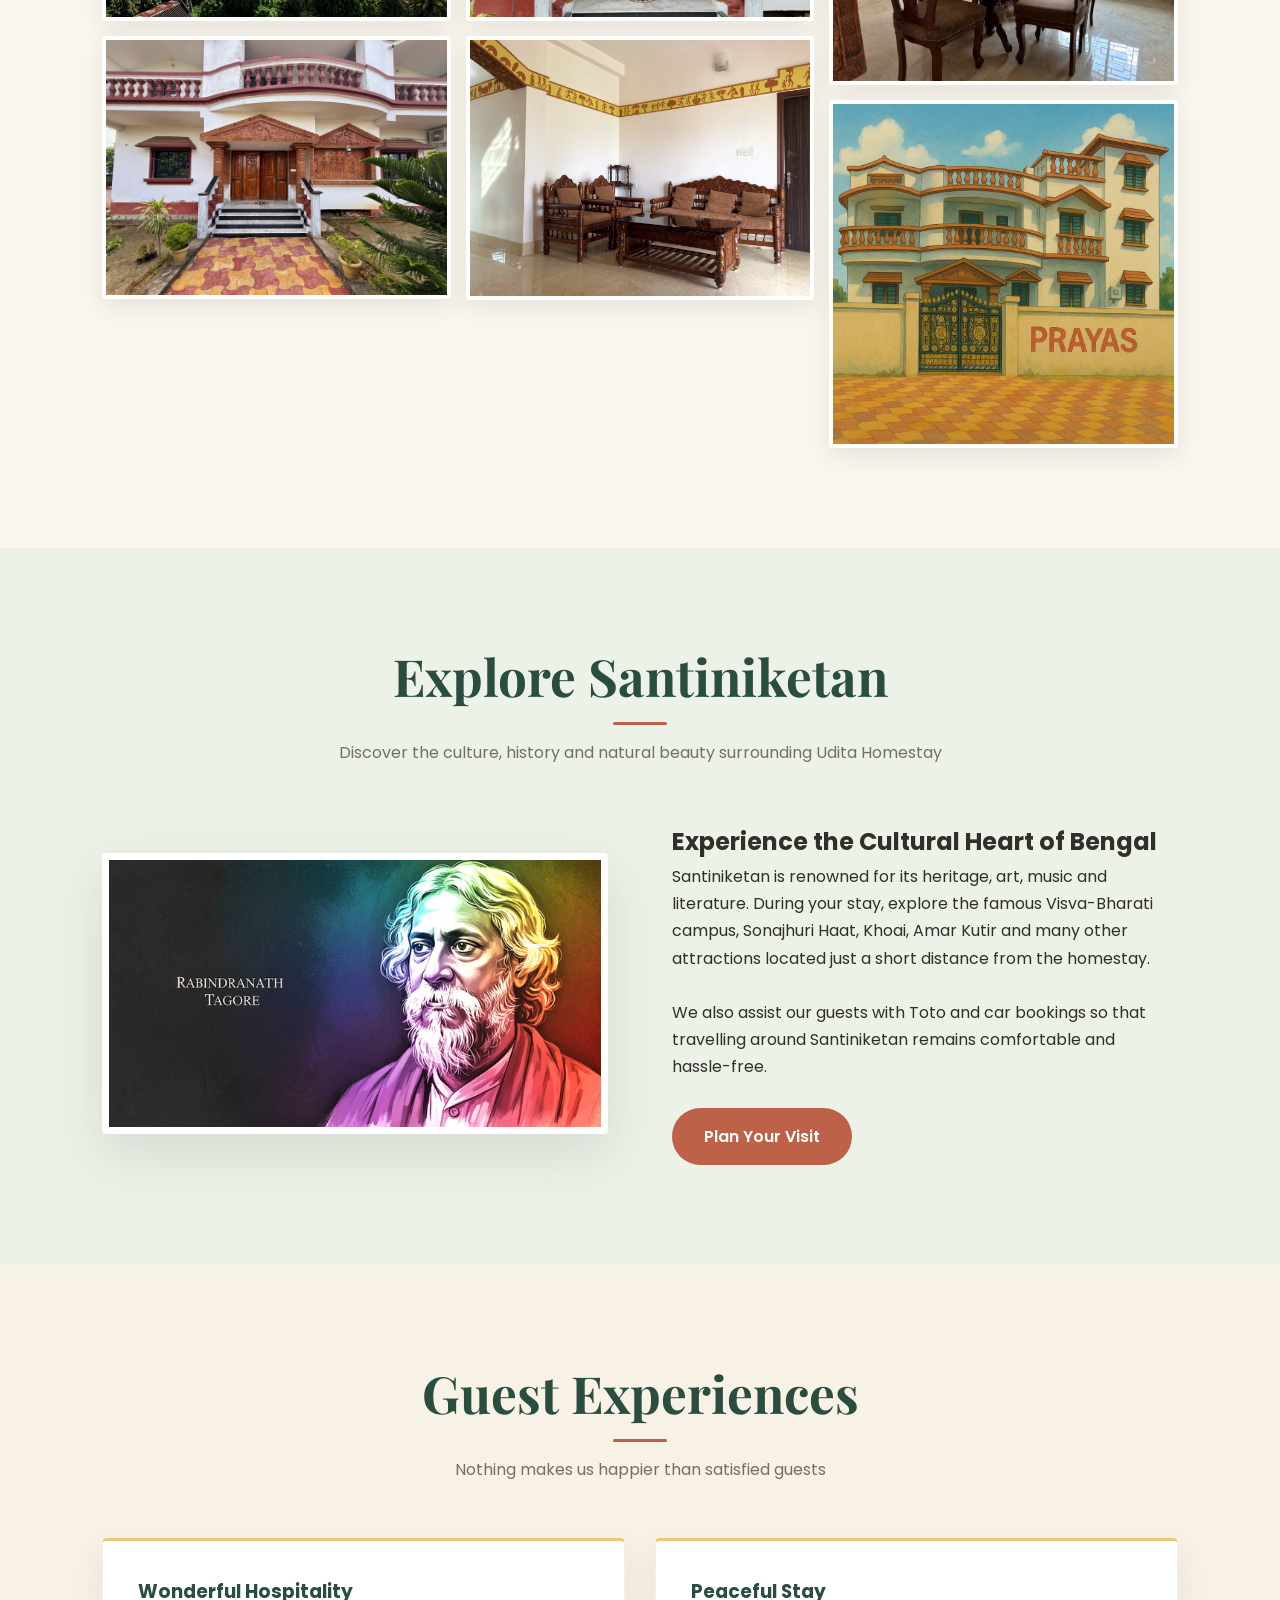
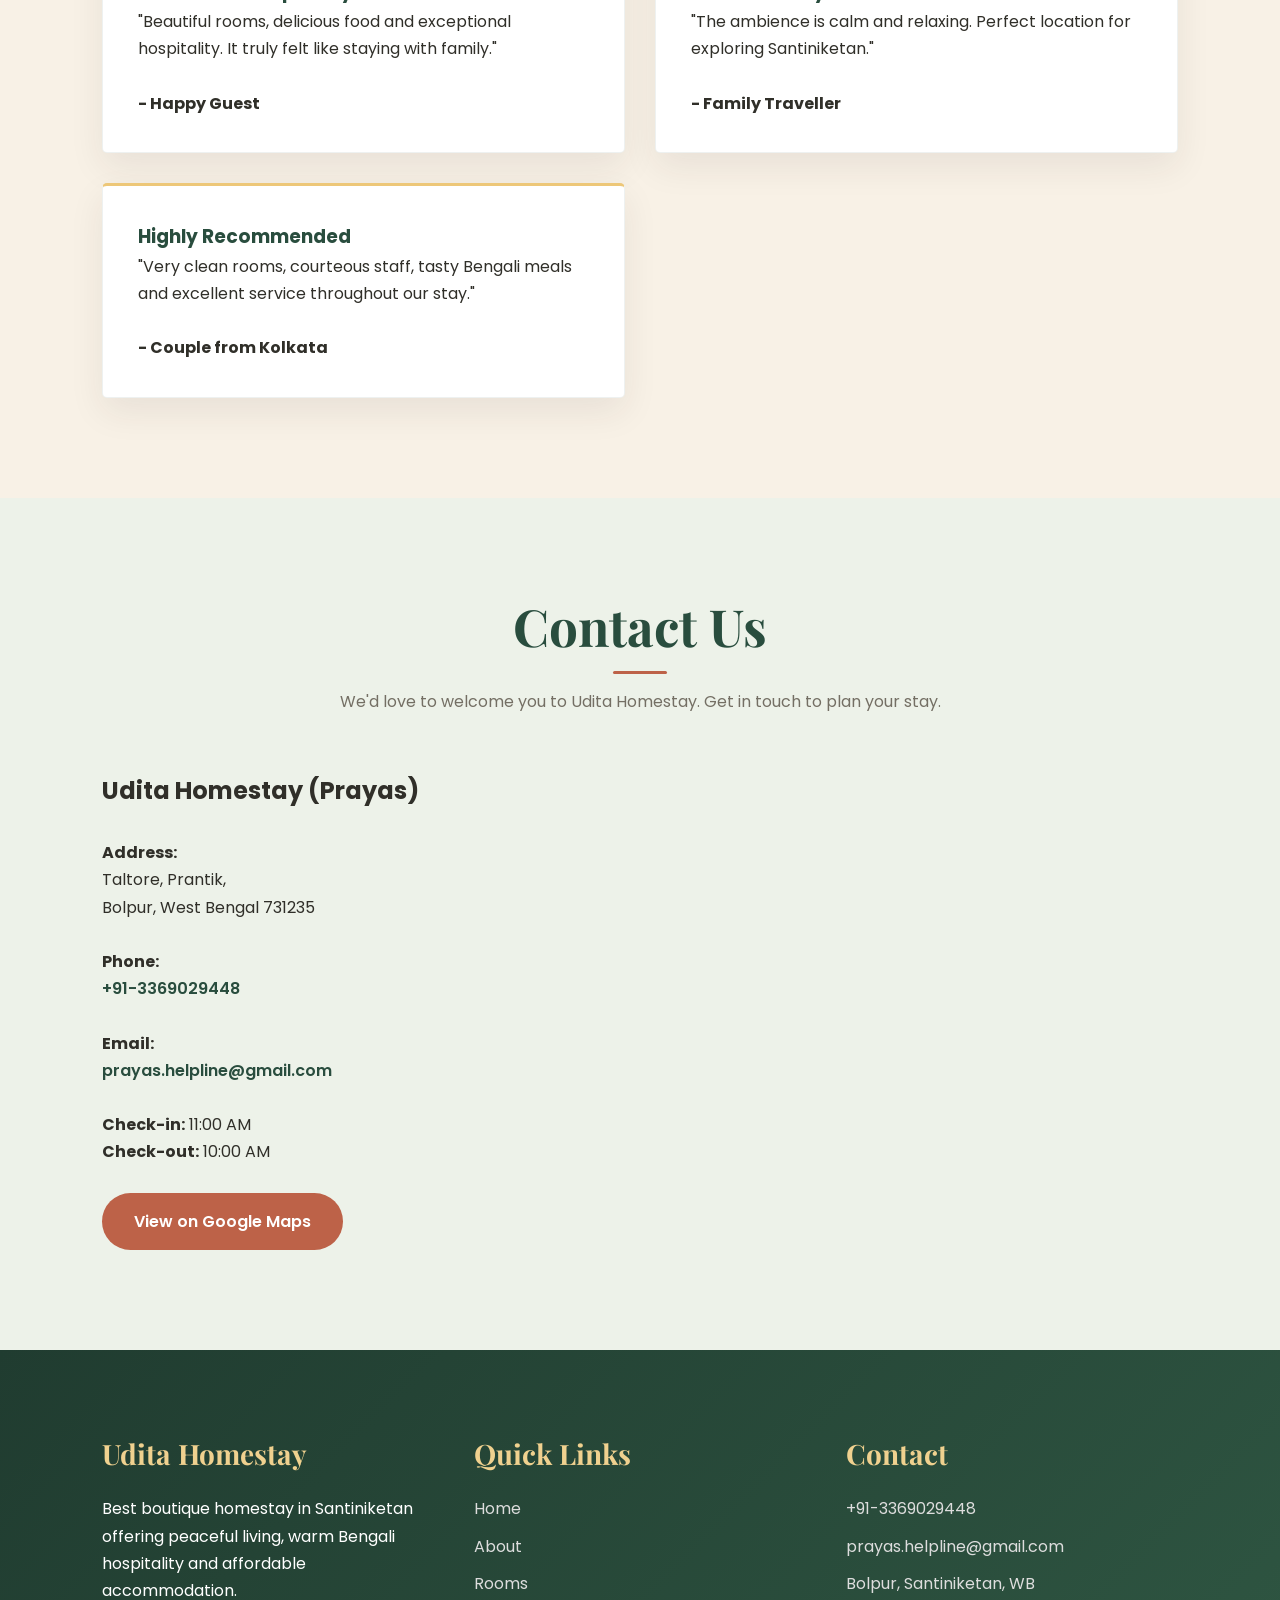
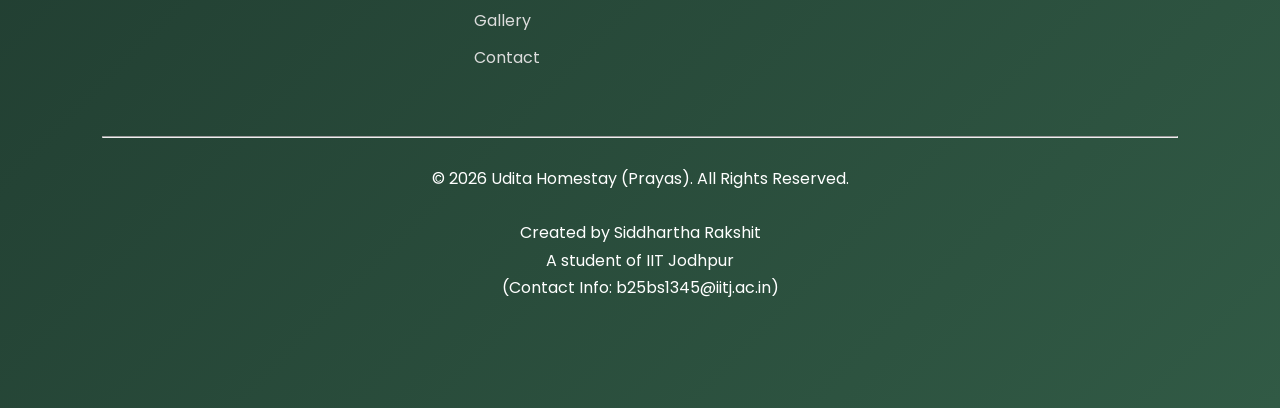
==== commit ceb8133c: "Polish photo-story captions to match the property images" ====
--- a/index.html
+++ b/index.html
@@ -313,20 +313,20 @@
         </div>
         <div class="photo-story-grid">
             <figure class="photo-story-main">
-                <img src="assets/images/gallery1.jpg" alt="Udita Homestay exterior and welcoming entrance" fetchpriority="high">
+                <img src="assets/images/gallery1.jpg" alt="Aerial view of Udita Homestay and its green Santiniketan surroundings" fetchpriority="high">
                 <figcaption><span>01</span> A warm welcome</figcaption>
             </figure>
             <figure class="photo-story-tall">
-                <img src="assets/images/room1.jpg" alt="Comfortable deluxe bedroom at Udita Homestay" loading="lazy">
+                <img src="assets/images/room1.jpg" alt="Guest bedroom at Udita Homestay" loading="lazy">
                 <figcaption><span>02</span> Rest easy</figcaption>
             </figure>
             <figure class="photo-story-small">
                 <img src="assets/images/gallery4.jpg" alt="Dining and food experience at Prayas Kitchen" loading="lazy">
-                <figcaption><span>03</span> Gather around</figcaption>
+                <figcaption><span>03</span> Unwind together</figcaption>
             </figure>
             <figure class="photo-story-small photo-story-last">
-                <img src="assets/images/gallery5.jpg" alt="Green outdoor view at Udita Homestay" loading="lazy">
-                <figcaption><span>04</span> Breathe a little</figcaption>
+                <img src="assets/images/gallery5.jpg" alt="Dining space at Udita Homestay" loading="lazy">
+                <figcaption><span>04</span> Gather around</figcaption>
             </figure>
         </div>
         <a class="photo-story-link" href="#gallery">Wander through the photo gallery <i class="fas fa-arrow-right" aria-hidden="true"></i></a>
--- a/jolly.css
+++ b/jolly.css
@@ -1,434 +1,199 @@
-/* Udita Homestay - joyful visual refresh
-   Additive overrides only. The existing page structure and features remain intact. */
+/* Udita Homestay | photo-first editorial refresh
+   Additive presentation layer. Existing content, booking flow and media assets stay intact. */
 :root {
-  --primary: #bf543b;
-  --secondary: #285747;
-  --accent: #f1bf50;
-  --bg: #fff9ef;
-  --white: #ffffff;
-  --text: #302b26;
-  --light: #70665d;
-  --border: #efe4d6;
-  --shadow: 0 18px 44px rgba(75, 53, 36, .11);
-  --joy-coral: #e46c4d;
-  --joy-sun: #f4c85d;
-  --joy-leaf: #4f8062;
-  --joy-sky: #91c5c0;
+  --primary:#b75a42; --secondary:#294d3e; --accent:#e8bd68;
+  --bg:#fbf7ef; --white:#fff; --text:#302f29; --light:#746f64;
+  --border:#e9e0d2; --shadow:0 20px 55px rgba(48,44,35,.12);
+  --joy-coral:#bd6248; --joy-sun:#edc778; --joy-leaf:#456d55; --joy-sky:#b9cfc2;
 }
+html { scroll-padding-top:100px; }
+body { background:var(--bg); color:var(--text); line-height:1.7; }
+a { transition:color .22s ease,background-color .22s ease,transform .22s ease,box-shadow .22s ease; }
+a:focus-visible,button:focus-visible { outline:3px solid var(--accent); outline-offset:4px; }
+header {
+  padding:12px 5%; background:rgba(251,247,239,.96); border-bottom:1px solid rgba(41,77,62,.1);
+  box-shadow:0 5px 24px rgba(44,48,38,.07); backdrop-filter:blur(16px);
+}
+.social-nav { width:min(1320px,100%); margin:auto; justify-content:space-between; gap:12px; }
+.site-brand { display:inline-flex; align-items:center; gap:10px; min-width:max-content; margin-right:auto; color:var(--secondary); }
+.site-brand:hover { color:var(--primary); }
+.site-brand-mark {
+ display:grid; width:43px; height:43px; place-items:center; border-radius:50% 50% 50% 12%;
+ background:var(--joy-sun); color:#493b2c; font:700 25px 'Playfair Display',serif;
+ box-shadow:0 5px 14px rgba(192,128,51,.2);
+}
+.site-brand-copy { display:flex; flex-direction:column; font:700 17px/1.08 'Playfair Display',serif; }
+.site-brand-copy small { margin-top:4px; color:var(--light); font:600 9px 'Poppins',sans-serif; letter-spacing:.13em; text-transform:uppercase; }
+.social-nav .blog-nav-link {
+ display:inline-flex; align-items:center; justify-content:center; gap:8px; min-height:42px; padding:0 16px;
+ border:1px solid rgba(41,77,62,.14); border-radius:999px; background:#edf1e8; color:var(--secondary); font-size:13px; font-weight:700;
+}
+.social-nav .blog-nav-link:hover { background:#dfe9dc; transform:translateY(-2px); }
+.social-nav .social-btn { width:40px; height:40px; font-size:16px; }
+.site-booking-link {
+ display:inline-flex; min-height:44px; align-items:center; justify-content:center; gap:8px; padding:0 19px;
+ border-radius:999px; background:var(--joy-coral); color:white; font-size:12px; font-weight:800; letter-spacing:.045em; text-transform:uppercase;
+ box-shadow:0 7px 17px rgba(183,90,66,.2);
+}
+.site-booking-link:hover { color:#fff; background:#984832; transform:translateY(-2px); }
 
-html { scroll-padding-top: 100px; }
-body {
-  background: var(--bg);
-  color: var(--text);
-  line-height: 1.7;
+/* Immersive opening: large moving property imagery, restrained typography, clear action. */
+.hero {
+ min-height:690px; height:min(900px,calc(100svh - 68px)); margin-top:68px; justify-content:flex-start; text-align:left;
+ background:#294d3e;
 }
-a { transition: color .22s ease, background-color .22s ease, transform .22s ease, box-shadow .22s ease; }
-a:focus-visible, button:focus-visible {
-  outline: 3px solid var(--accent);
-  outline-offset: 4px;
+.hero-video,.hero-fallback { object-position:center 48%; }
+.hero-overlay {
+ background:linear-gradient(90deg,rgba(17,39,29,.82) 0%,rgba(22,43,32,.62) 43%,rgba(25,42,32,.12) 100%),
+            linear-gradient(0deg,rgba(20,34,26,.35),transparent 42%);
 }
+.hero-content { width:min(1160px,88%); max-width:1160px; margin:0 auto; padding:70px 0; }
+.hero-eyebrow {
+ display:inline-flex; align-items:center; gap:9px; margin:0 0 20px; padding:8px 14px;
+ border:1px solid rgba(255,255,255,.45); border-radius:999px; background:rgba(255,255,255,.12);
+ color:#fff6df; font-size:10px; font-weight:800; letter-spacing:.16em; text-transform:uppercase; backdrop-filter:blur(8px);
+}
+.hero-eyebrow:before { content:''; width:7px; height:7px; border-radius:50%; background:var(--joy-sun); }
+.hero-logo {
+ display:block; width:fit-content; max-width:100%; margin:0 0 16px; padding:0; border:0; border-radius:0;
+ background:none; color:#fff; font-size:clamp(2.7rem,6.5vw,6rem); line-height:1.02; text-align:left;
+ text-shadow:0 3px 22px rgba(0,0,0,.2); box-shadow:none;
+}
+.hero h2 { max-width:760px; margin:10px 0; color:#fff4df; font-size:clamp(1.45rem,3.2vw,2.65rem); line-height:1.28; text-align:left; }
+.hero-rating-badge { justify-content:flex-start; margin:16px 0; white-space:normal; border-color:rgba(255,255,255,.42); background:rgba(255,255,255,.14); backdrop-filter:blur(8px); }
+.hero p { max-width:650px; margin:18px 0 24px; color:rgba(255,255,255,.94); font-size:clamp(15px,1.5vw,18px); line-height:1.8; }
+.hero-actions { display:flex; align-items:center; justify-content:flex-start; flex-wrap:wrap; gap:13px; }
+#kbe-widget-69.kbe-large {
+ min-width:190px !important; min-height:55px !important; padding:14px 28px !important; border:1px solid rgba(255,255,255,.2) !important; border-radius:999px !important;
+ background:var(--joy-coral) !important; color:#fff !important; font-size:13px !important; letter-spacing:.12em !important; box-shadow:0 10px 25px rgba(0,0,0,.2) !important;
+}
+#kbe-widget-69.kbe-large:hover { background:#984832 !important; transform:translateY(-3px); }
+.hero-secondary-link { display:inline-flex; min-height:54px; align-items:center; gap:10px; padding:12px 21px; border:1px solid rgba(255,255,255,.65); border-radius:999px; color:#fff; font-size:13px; font-weight:700; }
+.hero-secondary-link:hover { background:rgba(255,255,255,.14); color:#fff; transform:translateY(-2px); }
 
-/* A friendlier, clearer navigation without removing the existing links. */
-header {
-  padding: 12px 5%;
-  background: rgba(255, 250, 241, .94);
-  border-bottom: 1px solid rgba(191, 84, 59, .10);
-  box-shadow: 0 5px 24px rgba(61, 54, 43, .08);
-  backdrop-filter: blur(16px);
+/* Editorial photo mosaic, using the actual property photographs already in the repository. */
+.photo-story { padding:88px 8% 80px; background:#f4efe4; }
+.photo-story-heading { max-width:720px; margin:0 auto 38px; text-align:center; }
+.photo-story-kicker { margin:0 0 8px; color:var(--primary); font-size:10px; font-weight:800; letter-spacing:.2em; text-transform:uppercase; }
+.photo-story-heading h2 { color:var(--secondary); font:500 clamp(2rem,4.3vw,3.6rem)/1.08 'Playfair Display',serif; }
+.photo-story-heading>p:last-child { margin:14px auto 0; color:var(--light); }
+.photo-story-grid {
+ display:grid; width:min(1240px,100%); margin:0 auto; gap:16px;
+ grid-template-columns:1.35fr .85fr .85fr; grid-template-rows:245px 225px;
 }
-.social-nav {
-  width: min(1320px, 100%);
-  margin: 0 auto;
-  justify-content: space-between;
-  gap: 12px;
+.photo-story-grid figure { position:relative; min-width:0; min-height:0; margin:0; overflow:hidden; border-radius:5px; background:#ddd3c4; }
+.photo-story-grid figure:after { content:''; position:absolute; inset:35% 0 0; background:linear-gradient(transparent,rgba(18,31,23,.62)); pointer-events:none; }
+.photo-story-grid img { width:100%; height:100%; object-fit:cover; transition:transform .7s cubic-bezier(.2,.7,.2,1); }
+.photo-story-grid figure:hover img { transform:scale(1.055); }
+.photo-story-main { grid-column:1; grid-row:1 / span 2; }
+.photo-story-tall { grid-column:2; grid-row:1 / span 2; }
+.photo-story-small { grid-column:3; grid-row:1; }
+.photo-story-last { grid-column:3; grid-row:2; }
+.photo-story-grid figcaption { position:absolute; z-index:1; right:18px; bottom:15px; left:18px; color:#fff; font:500 19px 'Playfair Display',serif; }
+.photo-story-grid figcaption span { display:inline-block; margin-right:8px; color:#f2d28e; font:700 10px 'Poppins',sans-serif; letter-spacing:.1em; }
+.photo-story-link { display:flex; width:fit-content; align-items:center; gap:10px; margin:30px auto 0; color:var(--secondary); font-size:13px; font-weight:800; }
+.photo-story-link:hover { color:var(--primary); transform:translateX(3px); }
+
+section { scroll-margin-top:92px; }
+#about { background:#fbf7ef; }
+#rooms { background:#edf2e9; }
+#amenities { background:#f8f1e6; }
+#gallery { background:#fbf7ef; }
+#explore { background:#edf2e9; }
+#testimonials { background:#f8f1e6; }
+#contact { background:#edf2e9; }
+.section-title { margin-bottom:54px; }
+.section-title h2 { color:var(--secondary); font-size:clamp(2rem,4.5vw,3.2rem); line-height:1.13; }
+.section-title h2:after { content:''; display:block; width:54px; height:3px; margin:16px auto 0; border-radius:10px; background:var(--joy-coral); }
+.section-title p { max-width:720px; margin:14px auto 0; color:var(--light); line-height:1.8; }
+.explore { gap:clamp(30px,5vw,70px); }
+.explore img { max-height:550px; object-fit:cover; border:7px solid #fff; border-radius:4px; box-shadow:var(--shadow); }
+.room,.review,.amenity { border:1px solid rgba(41,77,62,.08); box-shadow:0 14px 35px rgba(48,43,38,.08); }
+.room { border-radius:4px; }
+.room img { height:360px; object-fit:cover; }
+.room-content h3,.review h3 { color:var(--secondary); }
+.amenity { border-radius:5px; }
+.amenity i { color:var(--primary); }
+.review { border-radius:5px; border-top:3px solid var(--joy-sun); }
+.gallery { columns:3 260px; column-gap:15px; }
+.gallery img { margin:0 0 15px; border:4px solid white; border-radius:4px; box-shadow:0 8px 25px rgba(48,43,38,.1); break-inside:avoid; }
+.gallery img:hover { transform:scale(1.018); }
+.contact a:not(.btn) { color:var(--secondary); font-weight:600; }
+.btn { border-radius:999px; background:var(--joy-coral); }
+.btn:hover { background:#984832; }
+footer { background:linear-gradient(135deg,#203c30,#315a45); }
+.footer-title { color:#f0d18f; }
+.whatsapp,.call,.back-to-top { width:54px; height:54px; box-shadow:0 9px 24px rgba(30,40,34,.22); }
+.call { background:var(--joy-coral); }
+.back-to-top { background:rgba(41,77,62,.9); }
+
+/* Keep the journal connected to the new visual identity. */
+.blog-page { background:#f4efe4; }
+.blog-hero h1 { color:var(--secondary); }
+.blog-kicker { border-color:rgba(183,90,66,.18); background:#fff3dc; color:var(--primary); }
+.blog-feature,.blog-card { border-color:rgba(41,77,62,.1); box-shadow:0 18px 42px rgba(54,47,38,.09); }
+.blog-card { border-radius:5px; }
+.blog-feature-badge,.coming-soon { background:rgba(41,77,62,.92); }
+.blog-note { border-left-color:var(--joy-coral); background:#fff1df; }
+.blog-cta { background:linear-gradient(135deg,#244638,#39715a); }
+.blog-cta .btn { background:var(--joy-sun); color:#493b2c; }
+
+@media(max-width:900px) {
+ .hero-content { width:88%; }
+ .photo-story-grid { grid-template-columns:1.2fr .8fr; grid-template-rows:230px 190px; }
+ .photo-story-main { grid-column:1; grid-row:1 / span 2; }
+ .photo-story-tall { grid-column:2; grid-row:1; }
+ .photo-story-small { grid-column:2; grid-row:2; }
+ .photo-story-last { display:none; }
 }
-.site-brand {
-  display: inline-flex;
-  align-items: center;
-  gap: 10px;
-  min-width: max-content;
-  margin-right: auto;
-  color: var(--secondary);
-  text-decoration: none;
+@media(max-width:760px) {
+ header { padding:10px 4%; }
+ .social-nav { flex-wrap:wrap; justify-content:center; gap:9px; }
+ .site-brand { margin-right:auto; }
+ .site-booking-link { padding:0 14px; font-size:11px; }
+ .hero { min-height:640px; height:calc(100svh - 68px); }
+ .hero-content { padding:42px 0; }
+ .photo-story { padding:64px 5%; }
+ .photo-story-grid { gap:10px; grid-template-rows:210px 165px; }
+ .section-title { margin-bottom:40px; }
+ .room img { height:290px; }
+ .gallery { columns:2 150px; }
 }
-.site-brand:hover { color: var(--primary); }
-.site-brand-mark {
-  display: grid;
-  width: 42px;
-  height: 42px;
-  place-items: center;
-  border: 2px solid rgba(255,255,255,.85);
-  border-radius: 15px 15px 15px 5px;
-  background: linear-gradient(145deg, var(--joy-sun), #e99b4c);
-  color: #624126;
-  font-family: 'Playfair Display', serif;
-  font-size: 25px;
-  font-weight: 700;
-  box-shadow: 0 5px 14px rgba(192, 128, 51, .22);
+@media(max-width:560px) {
+ header { padding:9px 4%; }
+ .social-nav { gap:7px; }
+ .site-brand { flex:1 1 46%; order:0; }
+ .site-brand-mark { width:37px; height:37px; font-size:22px; }
+ .site-brand-copy { font-size:15px; }
+ .site-brand-copy small { font-size:8px; }
+ .site-booking-link { flex:0 0 auto; min-height:39px; order:1; }
+ .social-nav .blog-nav-link { min-height:37px; padding:0 12px; font-size:12px; order:2; }
+ .social-nav .social-btn { width:36px; height:36px; font-size:14px; order:3; }
+ .hero { min-height:650px; height:calc(100svh - 112px); margin-top:112px; }
+ .hero-content { width:90%; }
+ .hero-logo { font-size:clamp(2.4rem,11vw,3.8rem); }
+ .hero h2 { font-size:clamp(1.25rem,6vw,1.7rem); }
+ .hero-rating-badge { flex-wrap:wrap; }
+ .hero-actions { align-items:stretch; flex-direction:column; }
+ #kbe-widget-69.kbe-large,.hero-secondary-link { width:min(100%,290px); }
+ .photo-story { padding:54px 5%; }
+ .photo-story-heading { margin-bottom:25px; }
+ .photo-story-grid { grid-template-columns:1fr 1fr; grid-template-rows:220px 150px; gap:9px; }
+ .photo-story-main { grid-column:1 / span 2; grid-row:1; }
+ .photo-story-tall { grid-column:1; grid-row:2; }
+ .photo-story-small { grid-column:2; grid-row:2; }
+ .photo-story-last { display:none; }
+ .photo-story-grid figcaption { right:11px; bottom:9px; left:11px; font-size:16px; }
+ .section-title h2 { font-size:clamp(1.8rem,8vw,2.35rem); }
+ .gallery { columns:2 130px; column-gap:9px; }
+ .gallery img { margin-bottom:9px; border-width:3px; }
+ .blog-shell { width:90%; }
+ .blog-feature-copy { padding:30px 24px; }
+ .blog-feature-media { min-height:300px; }
 }
-.site-brand-copy {
-  display: flex;
-  flex-direction: column;
-  font-family: 'Playfair Display', serif;
-  font-size: 17px;
-  font-weight: 700;
-  line-height: 1.08;
+@media(prefers-reduced-motion:reduce) {
+ html { scroll-behavior:auto; }
+ *,*:before,*:after { animation-duration:.01ms!important; animation-iteration-count:1!important; transition-duration:.01ms!important; }
+ .fade { opacity:1!important; transform:none!important; }
+ .hero-video { display:none; }
 }
-.site-brand-copy small {
-  margin-top: 4px;
-  color: var(--light);
-  font-family: 'Poppins', sans-serif;
-  font-size: 9px;
-  font-weight: 600;
-  letter-spacing: .13em;
-  text-transform: uppercase;
-}
-.social-nav .blog-nav-link {
-  display: inline-flex;
-  align-items: center;
-  justify-content: center;
-  gap: 8px;
-  min-height: 42px;
-  padding: 0 16px;
-  border: 1px solid rgba(40, 87, 71, .13);
-  border-radius: 999px;
-  background: #edf4e9;
-  color: var(--secondary);
-  font-size: 13px;
-  font-weight: 700;
-  text-decoration: none;
-}
-.social-nav .blog-nav-link:hover {
-  background: #dfece0;
-  transform: translateY(-2px);
-}
-.social-nav .social-btn {
-  width: 42px;
-  height: 42px;
-  font-size: 17px;
-  box-shadow: 0 5px 14px rgba(40, 40, 40, .13);
-}
-.site-booking-link {
-  display: inline-flex;
-  min-height: 44px;
-  align-items: center;
-  justify-content: center;
-  gap: 8px;
-  padding: 0 19px;
-  border: 0;
-  border-radius: 999px;
-  background: linear-gradient(135deg, var(--joy-coral), #c94f38);
-  color: #fff;
-  font-size: 12px;
-  font-weight: 800;
-  letter-spacing: .045em;
-  text-decoration: none;
-  text-transform: uppercase;
-  box-shadow: 0 7px 17px rgba(191, 84, 59, .23);
-}
-.site-booking-link:hover {
-  color: #fff;
-  background: linear-gradient(135deg, #cf583d, #a9402d);
-  box-shadow: 0 10px 22px rgba(191, 84, 59, .28);
-  transform: translateY(-2px);
-}
-
-/* A warmer hero, with the existing video and copy still in place. */
-.hero {
-  min-height: 670px;
-  height: min(920px, calc(100svh - 68px));
-  margin-top: 68px;
-  background: #355e4e;
-}
-.hero-overlay {
-  background:
-    linear-gradient(105deg, rgba(25, 62, 48, .80), rgba(38, 73, 56, .45) 58%, rgba(111, 65, 42, .30)),
-    linear-gradient(0deg, rgba(23, 44, 35, .38), rgba(23, 44, 35, .08));
-}
-.hero-content {
-  width: min(940px, 92%);
-  padding: 36px 24px;
-}
-.hero-eyebrow {
-  display: inline-flex;
-  align-items: center;
-  gap: 9px;
-  margin: 0 auto 18px;
-  padding: 8px 15px;
-  border: 1px solid rgba(255,255,255,.55);
-  border-radius: 999px;
-  background: rgba(255, 248, 225, .16);
-  color: #fff7df;
-  font-size: 11px;
-  font-weight: 800;
-  letter-spacing: .15em;
-  text-transform: uppercase;
-  backdrop-filter: blur(8px);
-}
-.hero-eyebrow::before {
-  content: '';
-  width: 8px;
-  height: 8px;
-  border-radius: 50%;
-  background: var(--joy-sun);
-  box-shadow: 0 0 0 4px rgba(244, 200, 93, .18);
-}
-.hero-logo {
-  margin-bottom: 19px;
-  padding: .42em .68em;
-  border: 1px solid rgba(255,255,255,.28);
-  border-radius: 18px;
-  background: linear-gradient(120deg, rgba(34, 78, 59, .84), rgba(34, 78, 59, .42));
-  color: #fff;
-  font-size: clamp(2.2rem, 6vw, 5rem);
-  line-height: 1.06;
-  text-shadow: 0 3px 18px rgba(0,0,0,.22);
-  box-shadow: 0 12px 35px rgba(0,0,0,.12);
-}
-.hero h2 {
-  margin: 8px auto;
-  color: #fff8e9;
-  font-size: clamp(1.45rem, 3.5vw, 2.8rem);
-  line-height: 1.25;
-  text-shadow: 0 3px 16px rgba(0,0,0,.22);
-}
-.hero-rating-badge {
-  border-color: rgba(255,255,255,.42);
-  background: rgba(255,255,255,.17);
-  backdrop-filter: blur(9px);
-}
-.hero p {
-  max-width: 720px;
-  margin: 20px auto 25px;
-  color: rgba(255,255,255,.94);
-  font-size: clamp(15px, 1.7vw, 19px);
-  line-height: 1.75;
-}
-.hero-actions {
-  display: flex;
-  align-items: center;
-  justify-content: center;
-  flex-wrap: wrap;
-  gap: 13px;
-}
-#kbe-widget-69.kbe-large {
-  min-width: 210px;
-  min-height: 56px;
-  padding: 15px 30px;
-  border: 1px solid rgba(255,255,255,.22);
-  border-radius: 999px;
-  background: linear-gradient(135deg, #ed7854, #c94e36);
-  color: #fff;
-  font-size: 14px;
-  letter-spacing: .11em;
-  box-shadow: 0 10px 25px rgba(97, 41, 27, .29);
-}
-#kbe-widget-69.kbe-large:hover {
-  background: linear-gradient(135deg, #f18b61, #d55b3f);
-  transform: translateY(-3px);
-}
-.hero-secondary-link {
-  display: inline-flex;
-  min-height: 54px;
-  align-items: center;
-  justify-content: center;
-  padding: 12px 23px;
-  border: 1px solid rgba(255,255,255,.68);
-  border-radius: 999px;
-  color: #fff;
-  font-size: 13px;
-  font-weight: 700;
-}
-.hero-secondary-link:hover {
-  background: rgba(255,255,255,.15);
-  color: #fff;
-  transform: translateY(-2px);
-}
-
-/* Give each part of the existing page its own gentle splash of colour. */
-section { scroll-margin-top: 92px; }
-#about {
-  background:
-    radial-gradient(circle at 8% 12%, rgba(244,200,93,.14), transparent 25%),
-    #fff9ef;
-}
-#rooms {
-  background:
-    radial-gradient(circle at 95% 10%, rgba(145,197,192,.17), transparent 28%),
-    #eef5eb;
-}
-#amenities {
-  background:
-    radial-gradient(circle at 4% 80%, rgba(228,108,77,.10), transparent 25%),
-    #fff2e7;
-}
-#gallery { background: #fffaf2; }
-#explore {
-  background:
-    radial-gradient(circle at 92% 15%, rgba(145,197,192,.18), transparent 24%),
-    #edf5f0;
-}
-#testimonials {
-  background:
-    radial-gradient(circle at 10% 10%, rgba(244,200,93,.15), transparent 26%),
-    #fff7ec;
-}
-#contact { background: #f0f5ed; }
-.section-title { margin-bottom: 54px; }
-.section-title h2 {
-  font-size: clamp(2rem, 4.5vw, 3.15rem);
-  line-height: 1.13;
-}
-.section-title h2::after {
-  content: '';
-  display: block;
-  width: 62px;
-  height: 4px;
-  margin: 16px auto 0;
-  border-radius: 999px;
-  background: linear-gradient(90deg, var(--joy-coral), var(--joy-sun));
-}
-.section-title p {
-  max-width: 720px;
-  margin: 14px auto 0;
-  font-size: 15px;
-  line-height: 1.8;
-}
-.explore { gap: clamp(30px, 5vw, 70px); }
-.explore img {
-  border: 7px solid rgba(255,255,255,.78);
-  border-radius: 28px;
-  box-shadow: var(--shadow);
-}
-.room, .review, .amenity {
-  border: 1px solid rgba(40, 87, 71, .08);
-  box-shadow: 0 14px 35px rgba(48, 43, 38, .08);
-}
-.room { border-radius: 24px; }
-.room img { height: 285px; }
-.room-content h3, .review h3 { color: var(--secondary); }
-.amenity { border-radius: 22px; }
-.amenity i { color: var(--joy-coral); }
-.review {
-  border-radius: 22px;
-  border-top: 4px solid var(--joy-sun);
-}
-.gallery img {
-  border: 4px solid rgba(255,255,255,.85);
-  box-shadow: 0 10px 24px rgba(48,43,38,.10);
-}
-.contact a:not(.btn) { color: var(--secondary); font-weight: 600; }
-.btn {
-  border-radius: 999px;
-  background: linear-gradient(135deg, var(--joy-coral), #bf543b);
-  box-shadow: 0 8px 20px rgba(191,84,59,.17);
-}
-.btn:hover {
-  background: linear-gradient(135deg, #d45e42, #a94532);
-  box-shadow: 0 12px 25px rgba(191,84,59,.24);
-}
-footer {
-  background:
-    radial-gradient(circle at 90% 0%, rgba(244,200,93,.15), transparent 28%),
-    linear-gradient(135deg, #203e32, #2b5b48);
-}
-.footer-title { color: #ffdf92; }
-.whatsapp, .call, .back-to-top {
-  width: 54px;
-  height: 54px;
-  box-shadow: 0 9px 24px rgba(30, 40, 34, .22);
-}
-.call { background: var(--joy-coral); }
-.back-to-top { background: rgba(40, 87, 71, .88); }
-
-/* Keep the journal visually related to the refreshed home page. */
-.blog-page {
-  background:
-    radial-gradient(circle at 8% 0%, rgba(244,200,93,.20), transparent 30%),
-    radial-gradient(circle at 96% 20%, rgba(145,197,192,.18), transparent 26%),
-    var(--bg);
-}
-.blog-hero h1 { color: var(--secondary); }
-.blog-kicker {
-  border-color: rgba(191,84,59,.18);
-  background: #fff3d7;
-  color: var(--primary);
-}
-.blog-feature, .blog-card {
-  border-color: rgba(40,87,71,.10);
-  box-shadow: 0 18px 42px rgba(54,47,38,.09);
-}
-.blog-card { border-radius: 24px; }
-.blog-card:hover { box-shadow: 0 22px 48px rgba(54,47,38,.14); }
-.blog-feature-badge, .coming-soon {
-  background: rgba(40,87,71,.92);
-}
-.blog-note {
-  border-left-color: var(--joy-coral);
-  background: #fff1df;
-}
-.blog-cta {
-  background:
-    radial-gradient(circle at 15% 20%, rgba(244,200,93,.24), transparent 25%),
-    linear-gradient(135deg, #244a3b, #39715a);
-}
-.blog-cta .btn {
-  background: var(--joy-sun);
-  color: #4b3826;
-}
-.blog-cta .btn:hover { background: #ffda78; }
-
-@media (max-width: 760px) {
-  header { padding: 10px 4%; }
-  .social-nav { flex-wrap: wrap; justify-content: center; gap: 9px; }
-  .site-brand { margin-right: auto; }
-  .site-booking-link { padding: 0 14px; font-size: 11px; }
-  .hero {
-    min-height: 650px;
-    height: calc(100svh - 68px);
-  }
-  .hero-content { padding: 30px 16px; }
-  .hero-logo { margin-bottom: 14px; }
-  .hero p { margin: 16px auto 20px; }
-  .section-title { margin-bottom: 40px; }
-  .room img { height: 250px; }
-  .blog-hero { padding-top: 54px; }
-}
-@media (max-width: 560px) {
-  header { padding: 9px 4%; }
-  .social-nav { gap: 7px; }
-  .site-brand { flex: 1 1 46%; order: 0; }
-  .site-brand-mark { width: 37px; height: 37px; font-size: 22px; }
-  .site-brand-copy { font-size: 15px; }
-  .site-brand-copy small { font-size: 8px; }
-  .site-booking-link { flex: 0 0 auto; min-height: 39px; order: 1; }
-  .social-nav .blog-nav-link { min-height: 37px; padding: 0 12px; font-size: 12px; order: 2; }
-  .social-nav .social-btn { width: 37px; height: 37px; font-size: 15px; order: 3; }
-  .hero {
-    min-height: 620px;
-    height: calc(100svh - 112px);
-    margin-top: 112px;
-  }
-  .hero-eyebrow { margin-bottom: 13px; font-size: 9px; }
-  .hero-logo { font-size: clamp(2rem, 9vw, 3rem); }
-  .hero h2 { font-size: clamp(1.35rem, 6vw, 1.8rem); }
-  .hero-rating-badge { white-space: normal; flex-wrap: wrap; }
-  .hero-actions { flex-direction: column; }
-  #kbe-widget-69.kbe-large, .hero-secondary-link { width: min(100%, 290px); }
-  .section-title h2 { font-size: clamp(1.8rem, 8vw, 2.35rem); }
-  .gallery { columns: 1; }
-  .blog-shell { width: 90%; }
-  .blog-feature-copy { padding: 30px 24px; }
-  .blog-feature-media { min-height: 300px; }
-  .blog-cta h2 { font-size: 30px; }
-}
-@media (prefers-reduced-motion: reduce) {
-  html { scroll-behavior: auto; }
-  *, *::before, *::after {
-    animation-duration: .01ms !important;
-    animation-iteration-count: 1 !important;
-    transition-duration: .01ms !important;
-  }
-  .fade { opacity: 1 !important; transform: none !important; }
-  .hero-video { display: none; }
-}
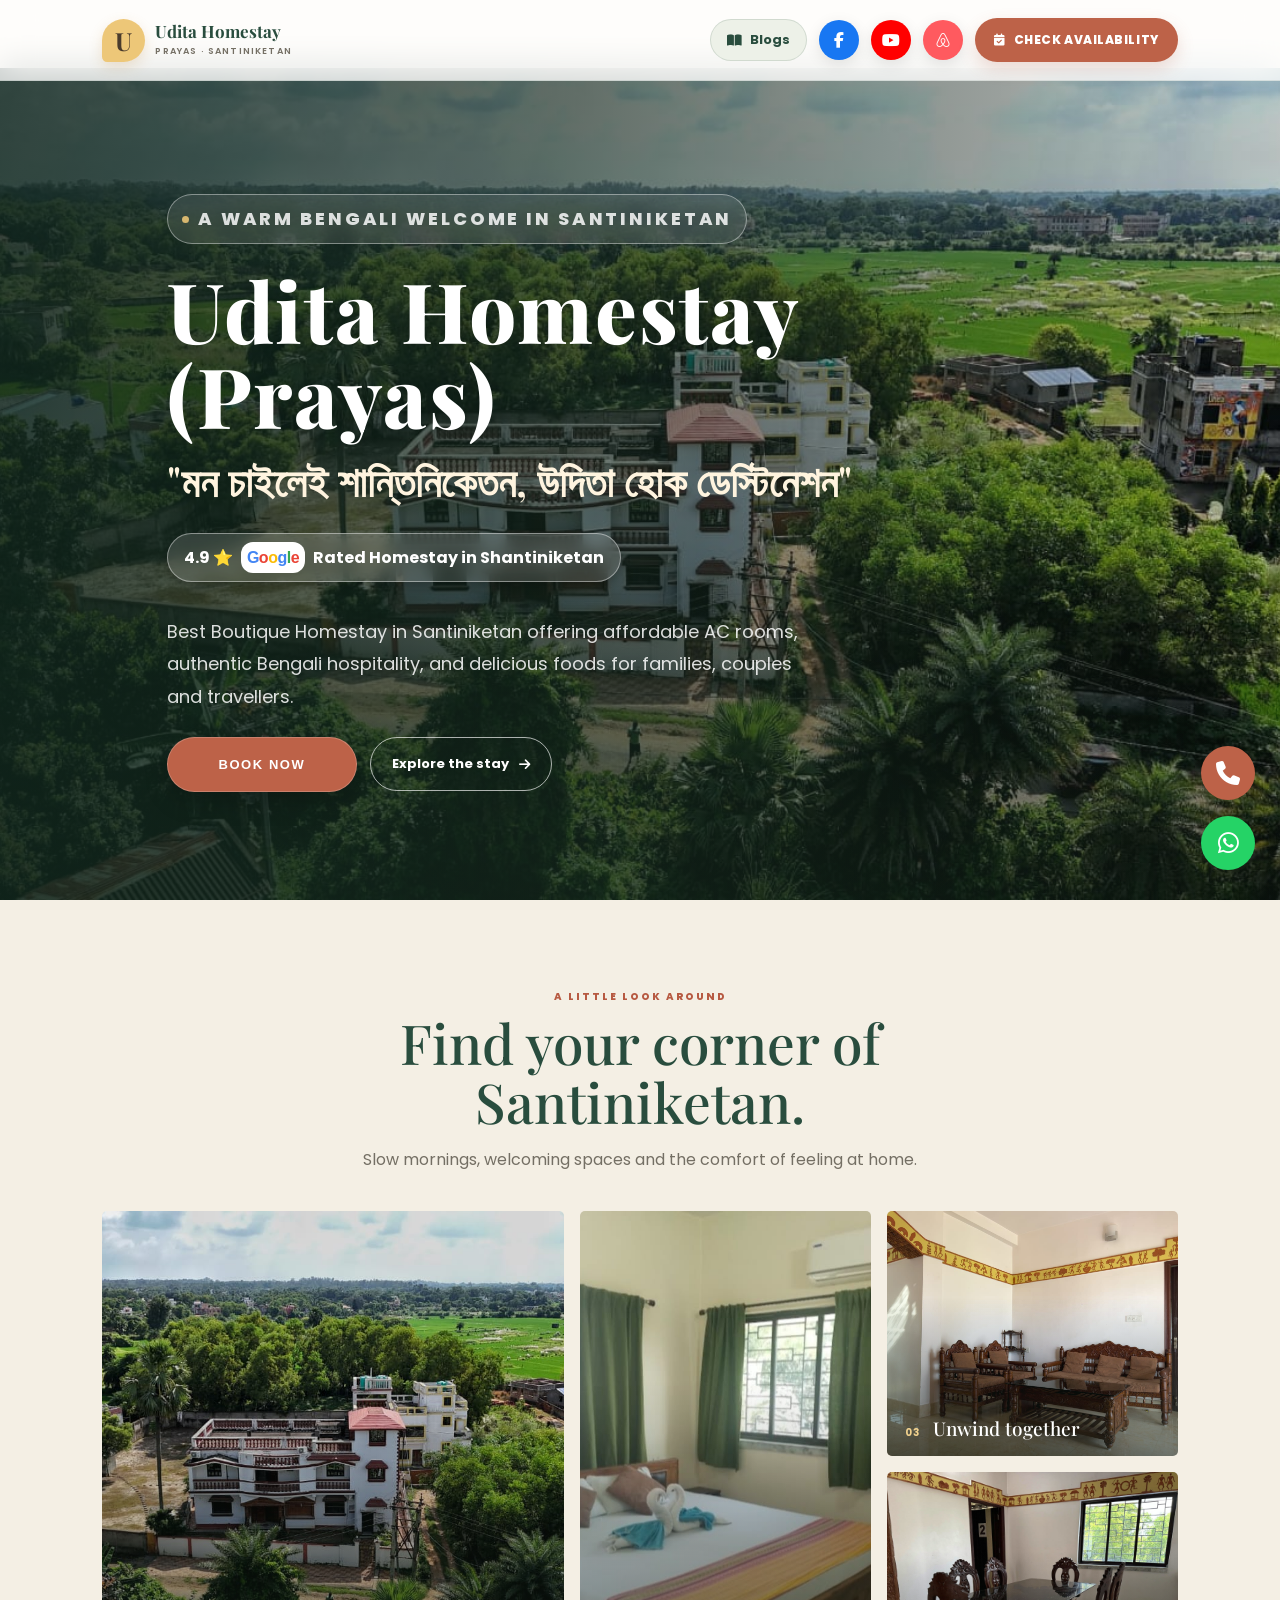
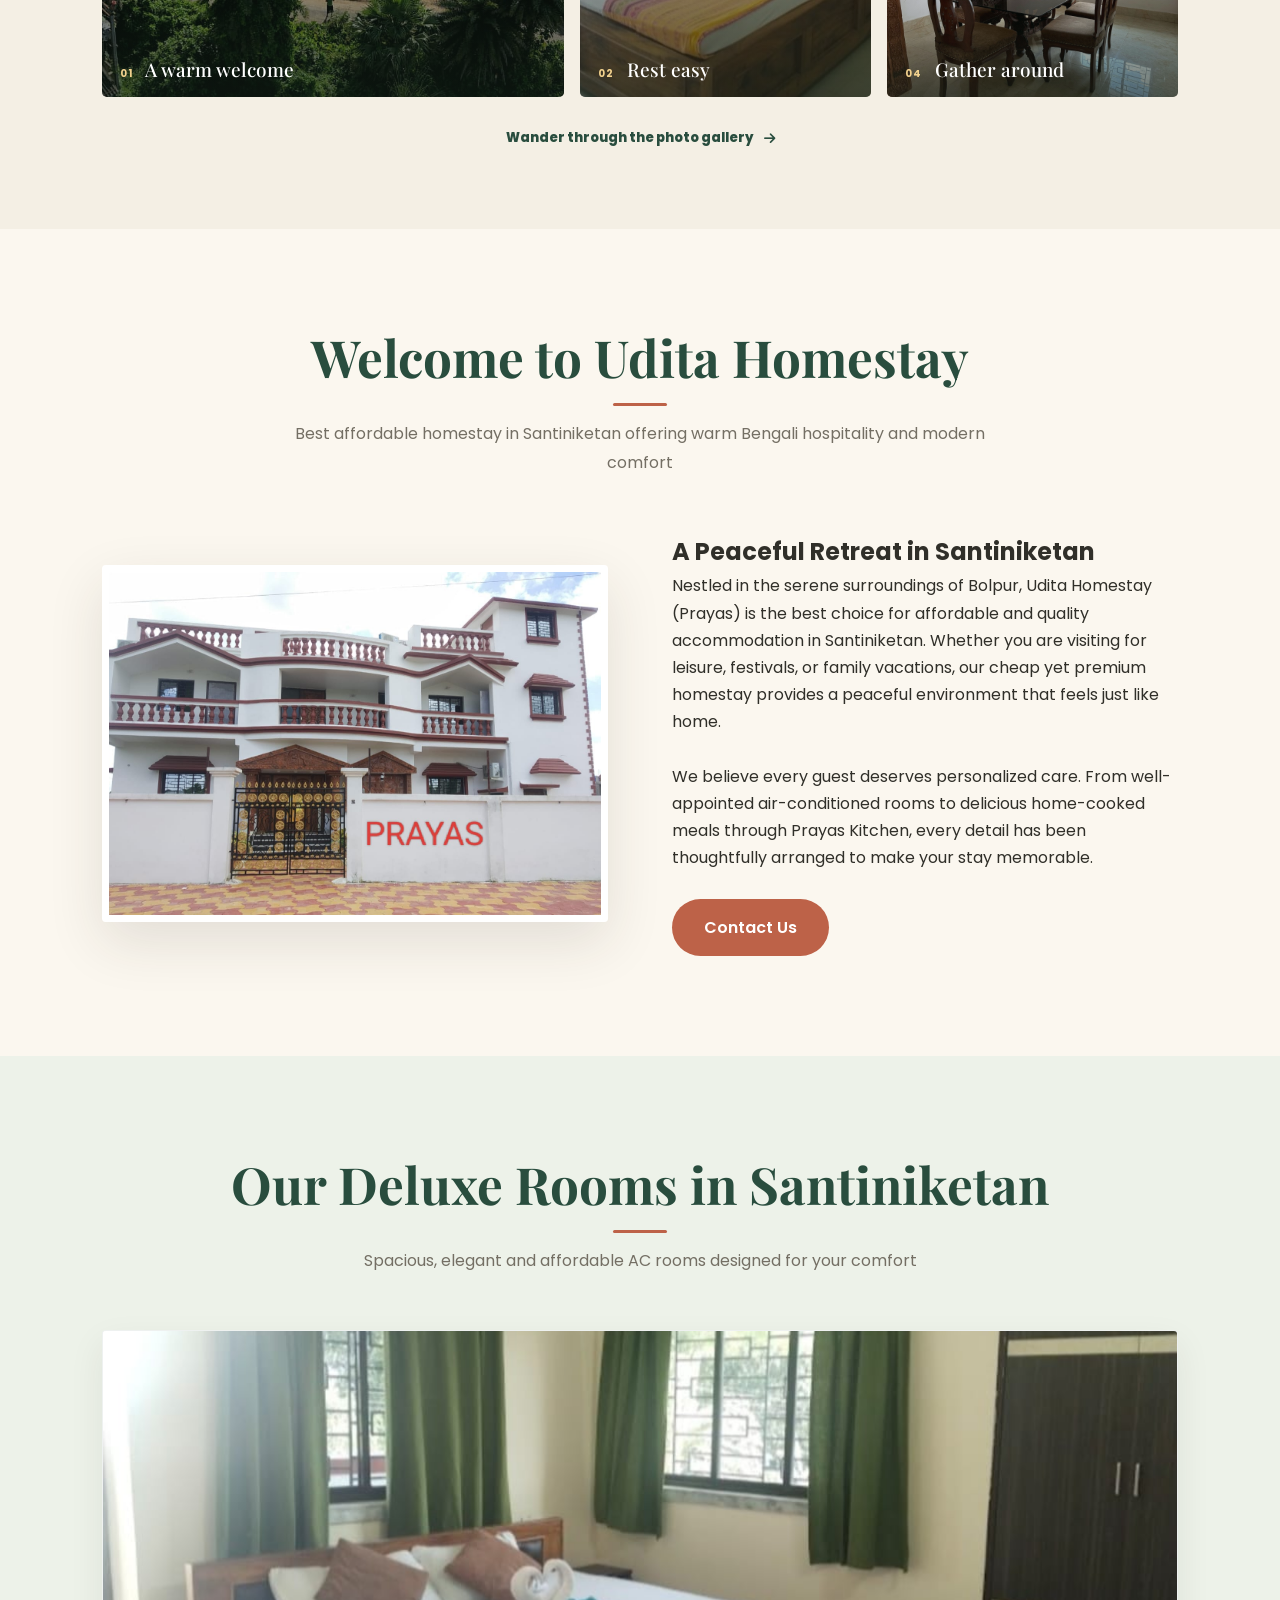
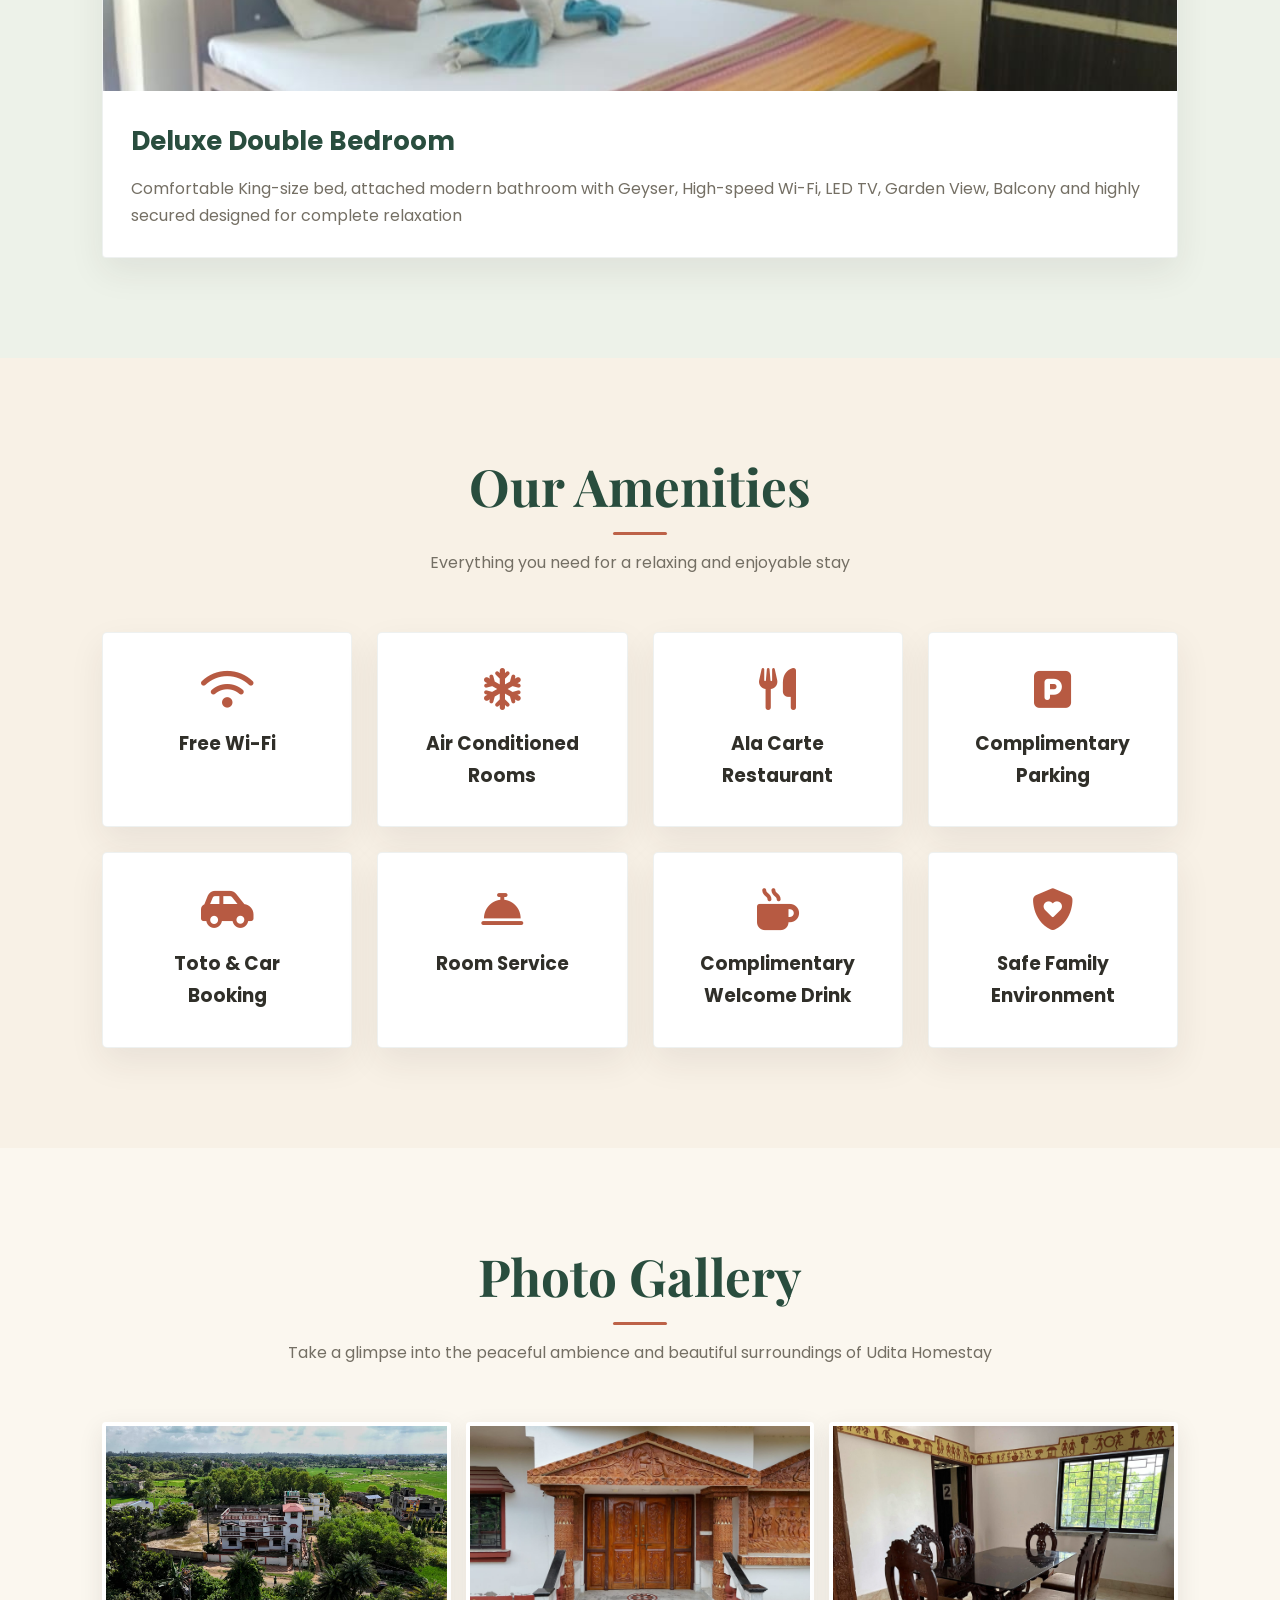
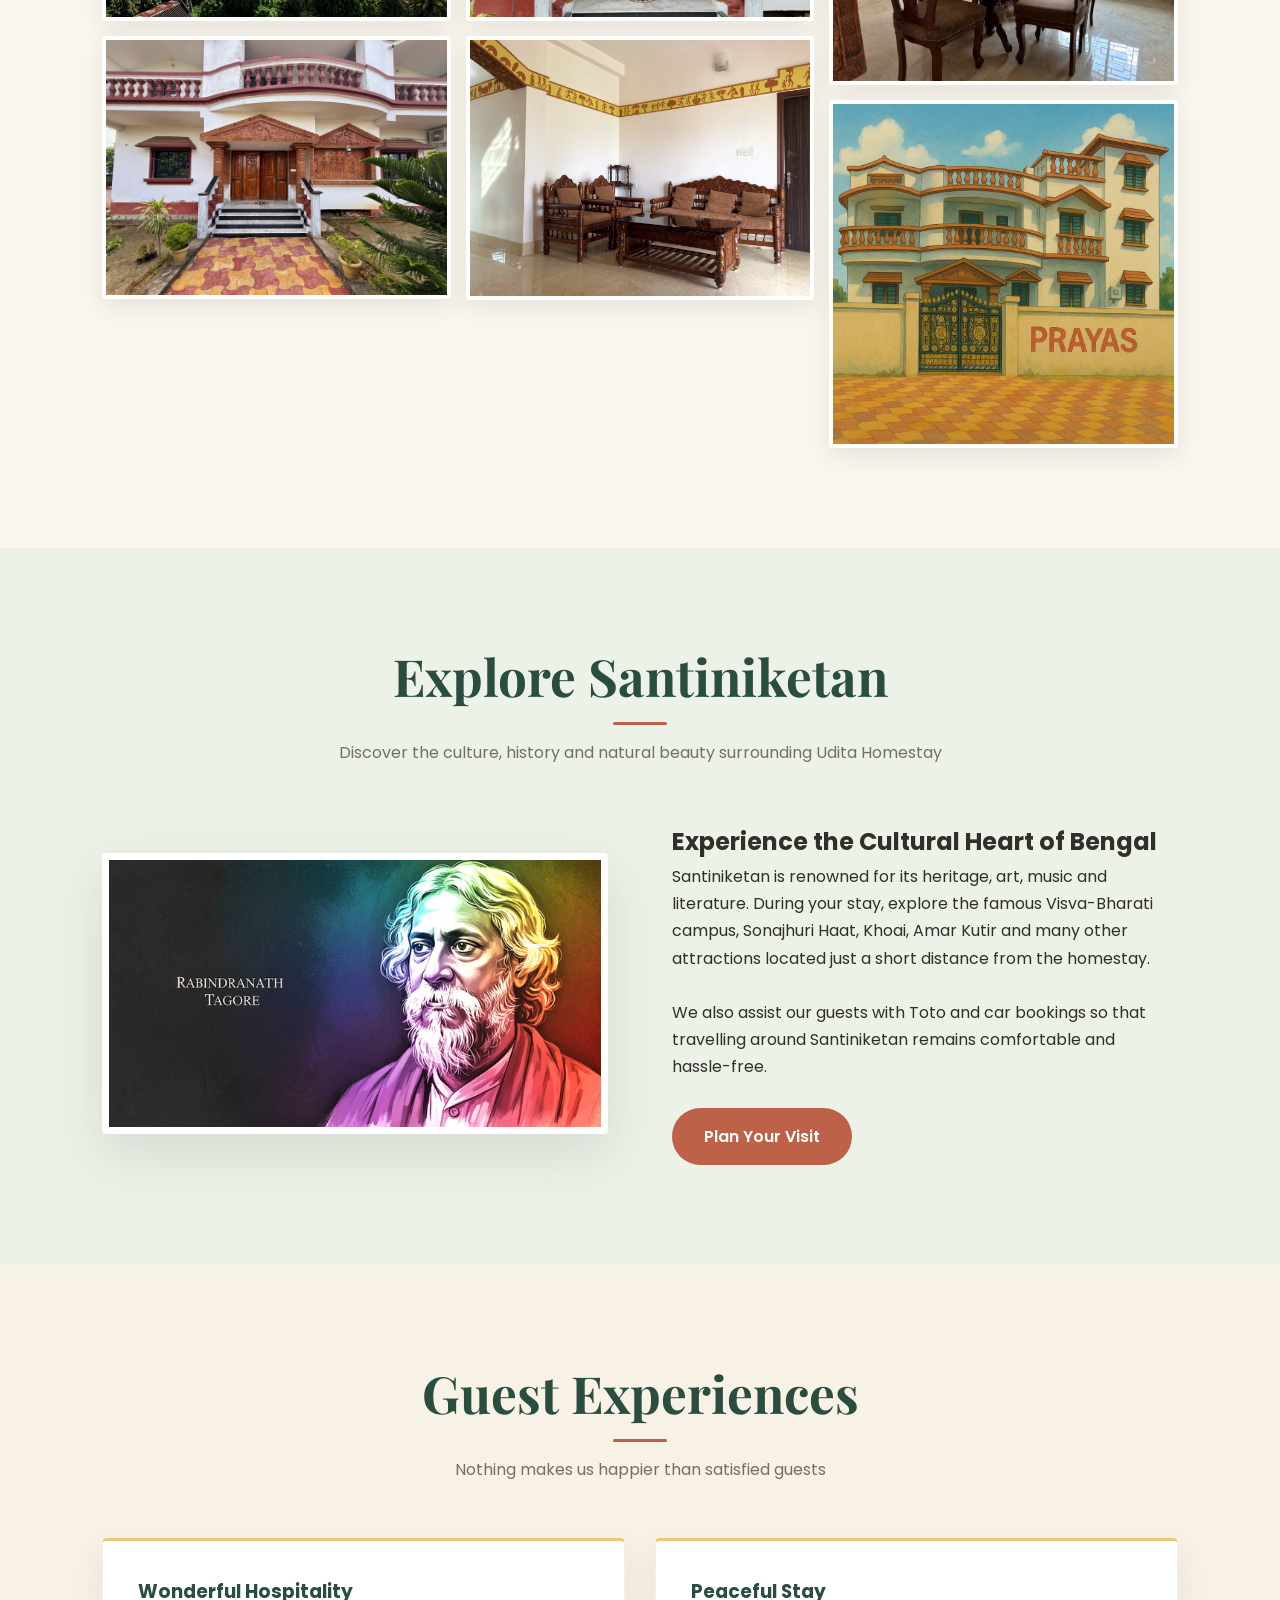
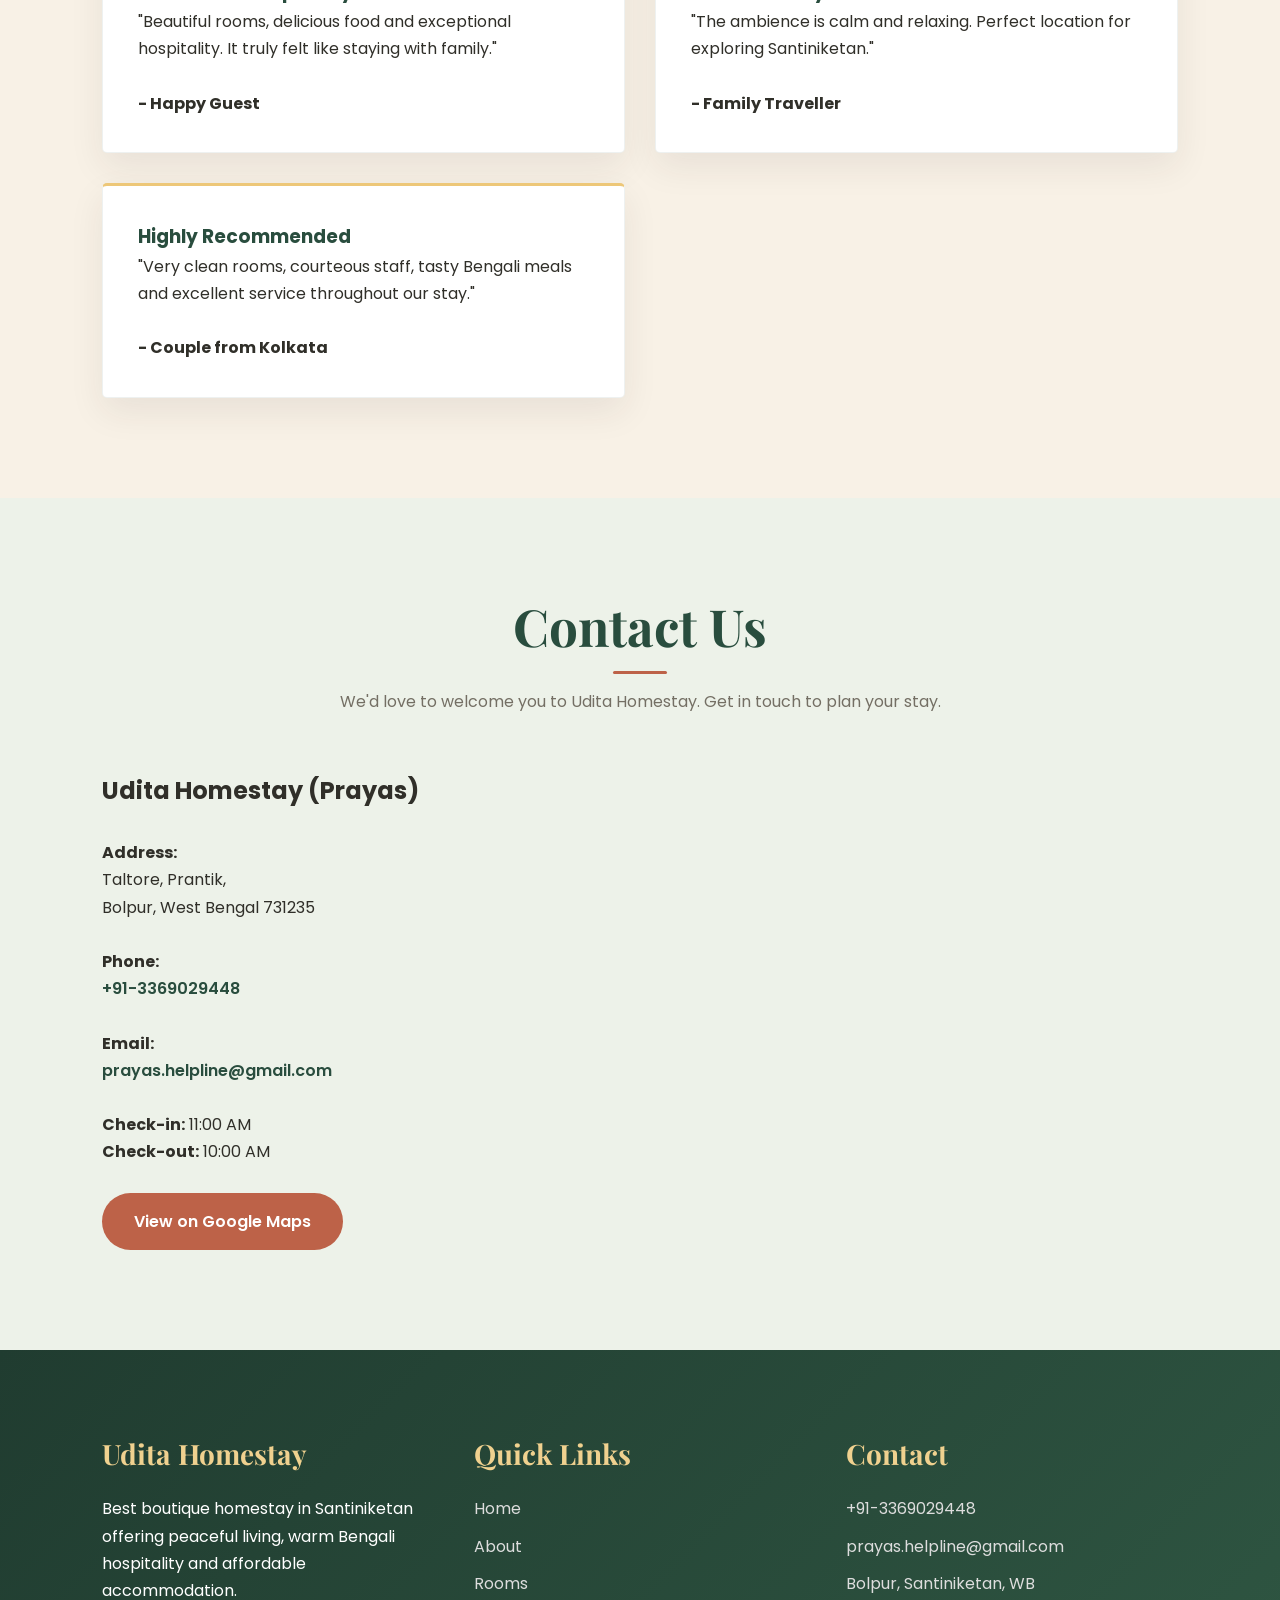
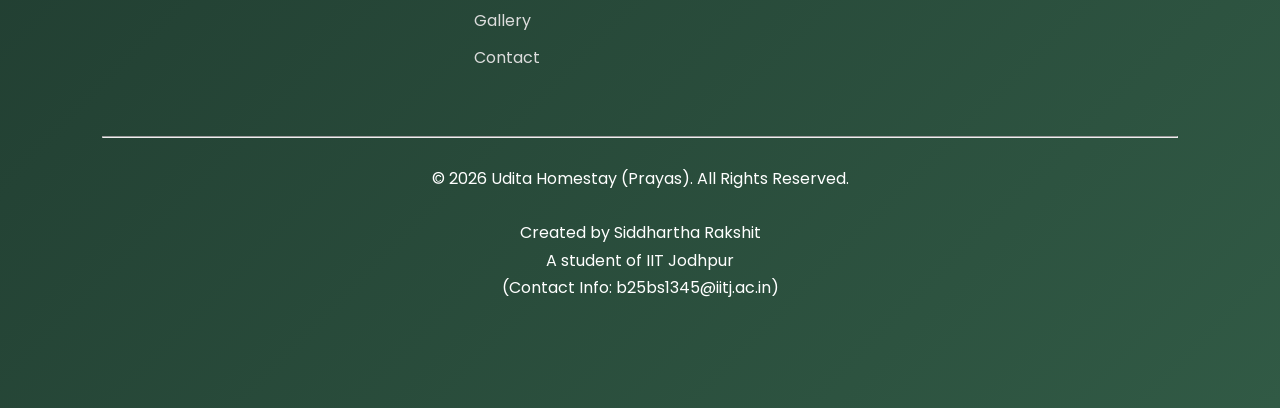
==== commit d2de8ea3: "Replace moving hero video with property aerial photograph" ====
--- a/index.html
+++ b/index.html
@@ -211,13 +211,8 @@
 
     <section class="hero" id="home">
 
-        <!-- Video Background -->
-        <video class="hero-video" autoplay muted loop playsinline poster="assets/images/about.jpg" preload="metadata" aria-hidden="true" tabindex="-1">
-            <source src="assets/images/hero.mp4" type="video/mp4">
-        </video>
-
-        <!-- Fallback Image -->
-        <img src="assets/images/about.jpg" alt="" class="hero-fallback" aria-hidden="true">
+        <!-- Still hero image: show the actual homestay clearly on every device -->
+        <img src="assets/images/gallery1.jpg" alt="Aerial view of Udita Homestay and its green Santiniketan surroundings" class="hero-fallback" fetchpriority="high">
 
         <!-- Dark Overlay -->
         <div class="hero-overlay"></div>
--- a/jolly.css
+++ b/jolly.css
@@ -197,3 +197,128 @@
  .fade { opacity:1!important; transform:none!important; }
  .hero-video { display:none; }
 }
+
+
+/* MOBILE REFINEMENT: compact navigation, calm hero, and clear tap targets. */
+@media (max-width:560px) {
+  header { padding:8px 4%; }
+  .social-nav {
+    display:flex;
+    flex-wrap:wrap;
+    justify-content:center;
+    align-items:center;
+    gap:7px 8px;
+  }
+  .social-nav::after {
+    content:"";
+    flex:0 0 100%;
+    order:2;
+    height:0;
+  }
+  .site-brand {
+    order:0;
+    flex:1 1 auto;
+    min-width:0;
+    margin-right:auto;
+    gap:8px;
+  }
+  .site-brand-mark { width:36px; height:36px; font-size:21px; }
+  .site-brand-copy { font-size:15px; white-space:nowrap; }
+  .site-brand-copy small { font-size:8px; }
+  .site-booking-link {
+    order:1;
+    flex:0 0 auto;
+    margin-left:auto;
+    min-height:38px;
+    padding:0 11px;
+    gap:6px;
+    font-size:10px;
+    white-space:nowrap;
+  }
+  .social-nav .blog-nav-link {
+    order:3;
+    min-height:30px;
+    margin:0;
+    padding:0 11px;
+    gap:6px;
+    font-size:11px;
+  }
+  .social-nav .social-btn {
+    order:3;
+    width:30px;
+    height:30px;
+    margin:0;
+    font-size:12px;
+  }
+
+  .hero {
+    min-height:0;
+    height:auto;
+    margin-top:100px;
+  }
+  .hero-video { display:none !important; }
+  .hero-fallback { object-position:center 48%; }
+  .hero-content {
+    width:90%;
+    padding:36px 0 40px;
+  }
+  .hero-eyebrow {
+    margin-bottom:13px;
+    padding:7px 11px;
+    font-size:9px;
+    letter-spacing:.11em;
+  }
+  .hero-logo {
+    font-size:clamp(2.15rem,8.5vw,2.55rem);
+    line-height:1.06;
+    margin:0 0 12px;
+  }
+  .hero h2 {
+    max-width:100%;
+    margin:8px 0 12px;
+    font-size:clamp(1.12rem,4.5vw,1.35rem);
+    line-height:1.42;
+  }
+  .hero-rating-badge {
+    width:fit-content;
+    max-width:100%;
+    margin:10px 0;
+    padding:10px 14px;
+    font-size:12px;
+    line-height:1.35;
+  }
+  .hero p {
+    margin:12px 0 18px;
+    font-size:15px;
+    line-height:1.65;
+  }
+  .hero-actions {
+    align-items:flex-start;
+    flex-direction:column;
+    gap:10px;
+  }
+  #kbe-widget-69.kbe-large,
+  .hero-secondary-link {
+    box-sizing:border-box !important;
+    width:260px !important;
+    max-width:calc(100% - 58px) !important;
+    min-height:48px !important;
+    justify-content:center;
+  }
+  .whatsapp {
+    right:16px;
+    bottom:18px;
+    width:46px;
+    height:46px;
+    font-size:20px;
+  }
+  .call { display:none; }
+}
+
+@media (max-width:390px) {
+  .site-brand { gap:6px; }
+  .site-brand-mark { width:32px; height:32px; font-size:19px; }
+  .site-brand-copy { font-size:13px; }
+  .site-brand-copy small { display:none; }
+  .site-booking-link { min-height:36px; padding:0 9px; font-size:9px; }
+}
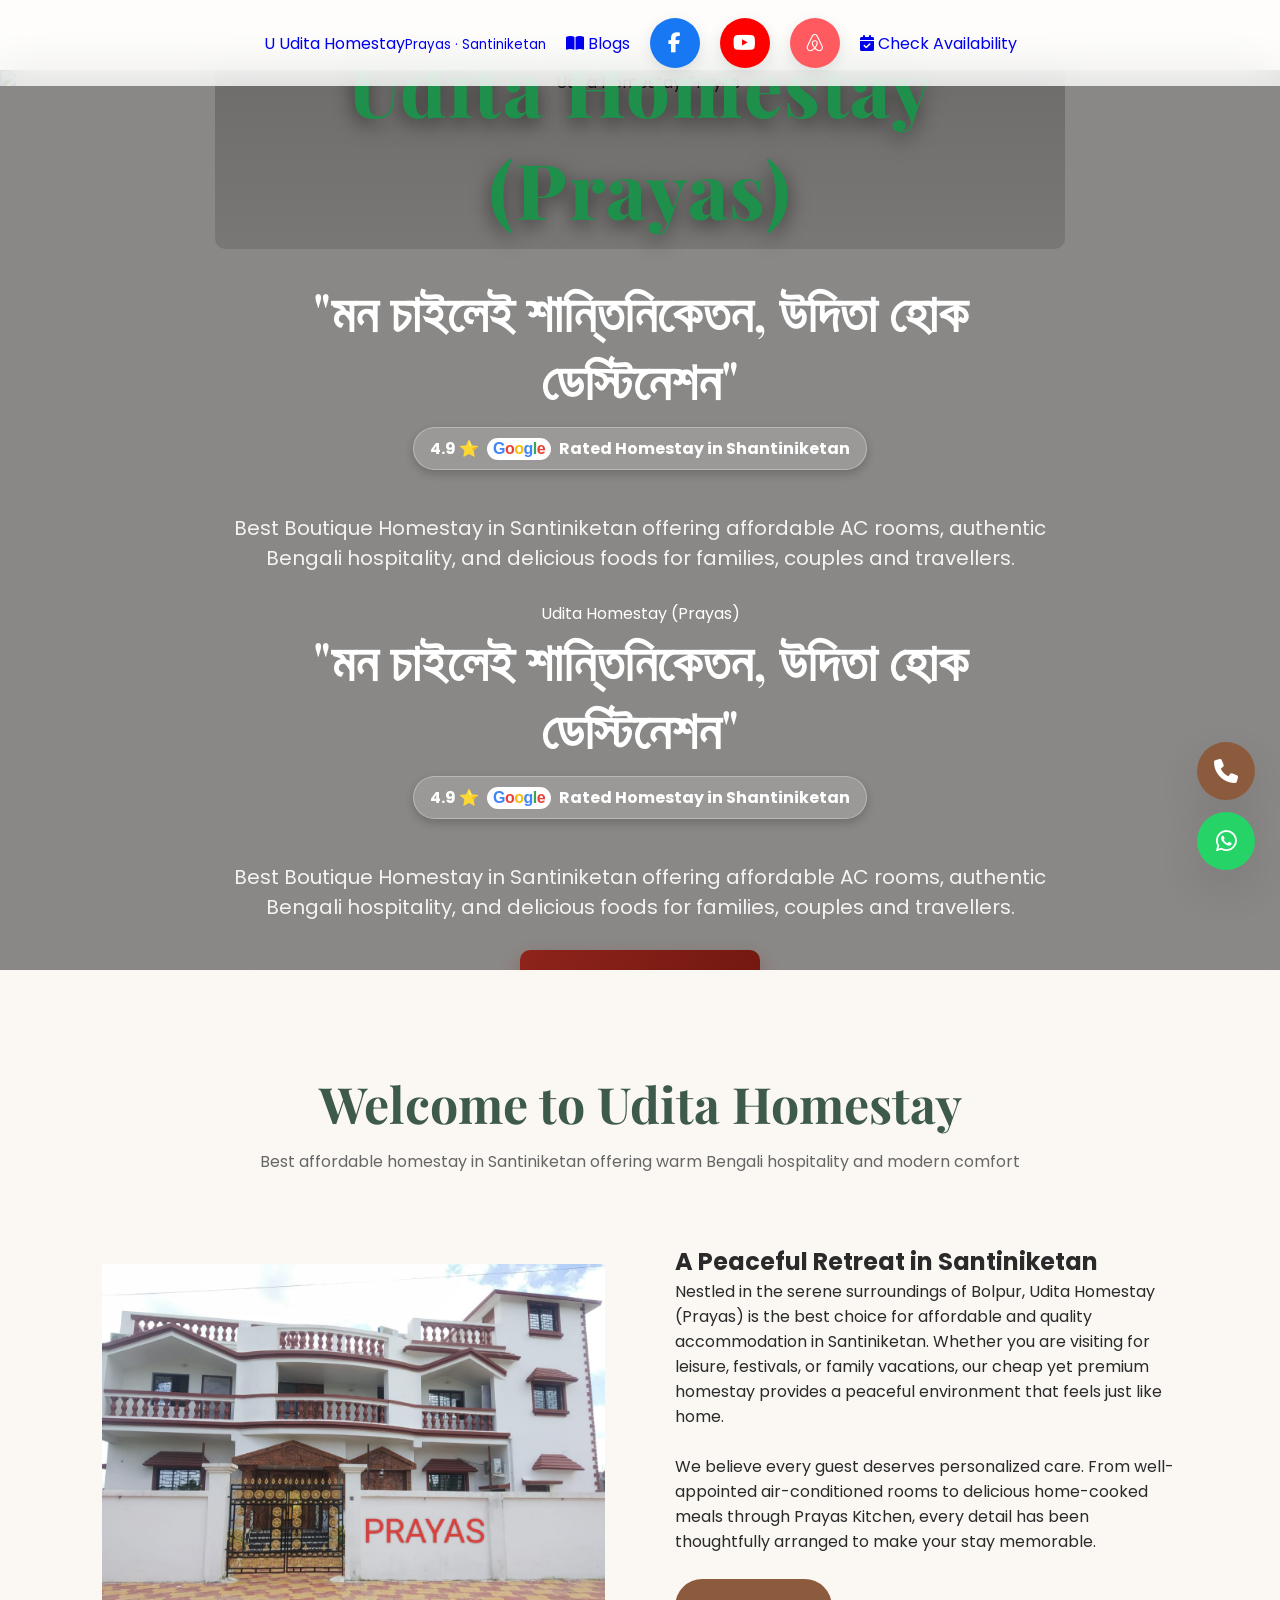
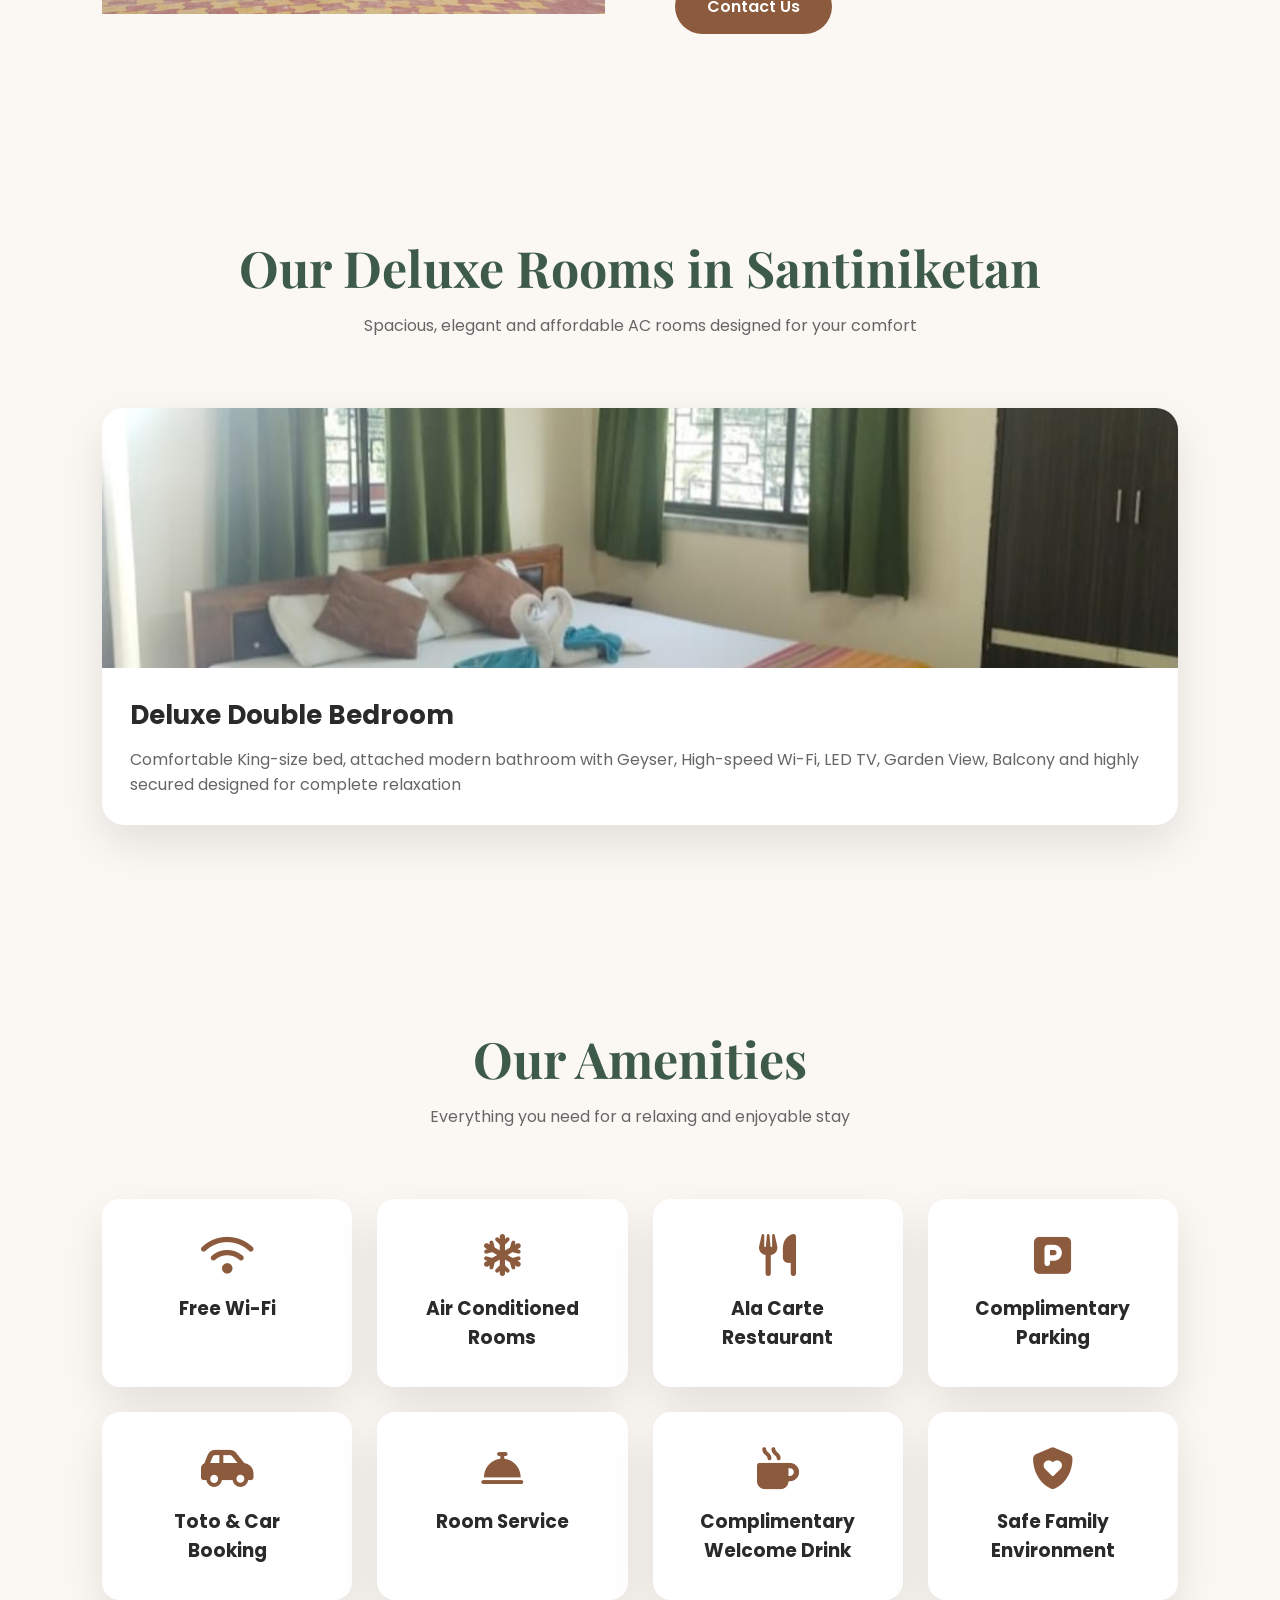
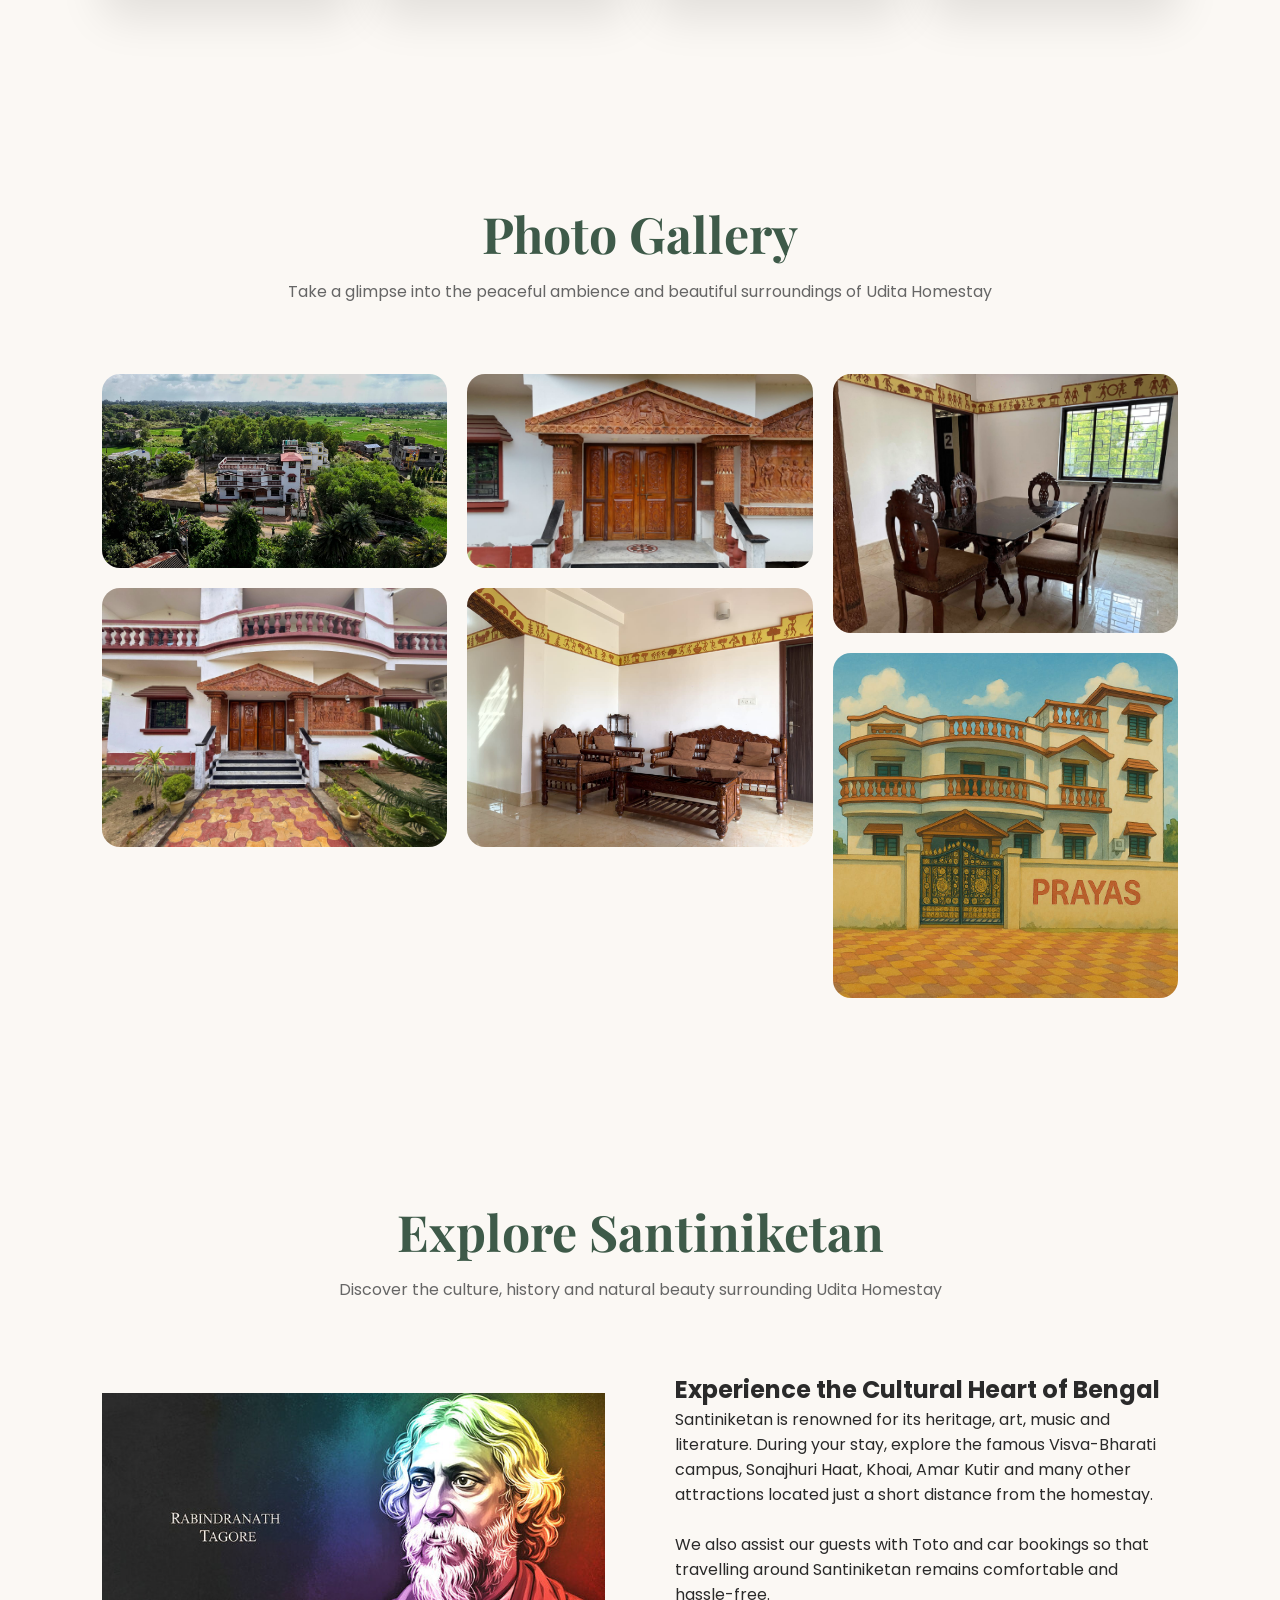
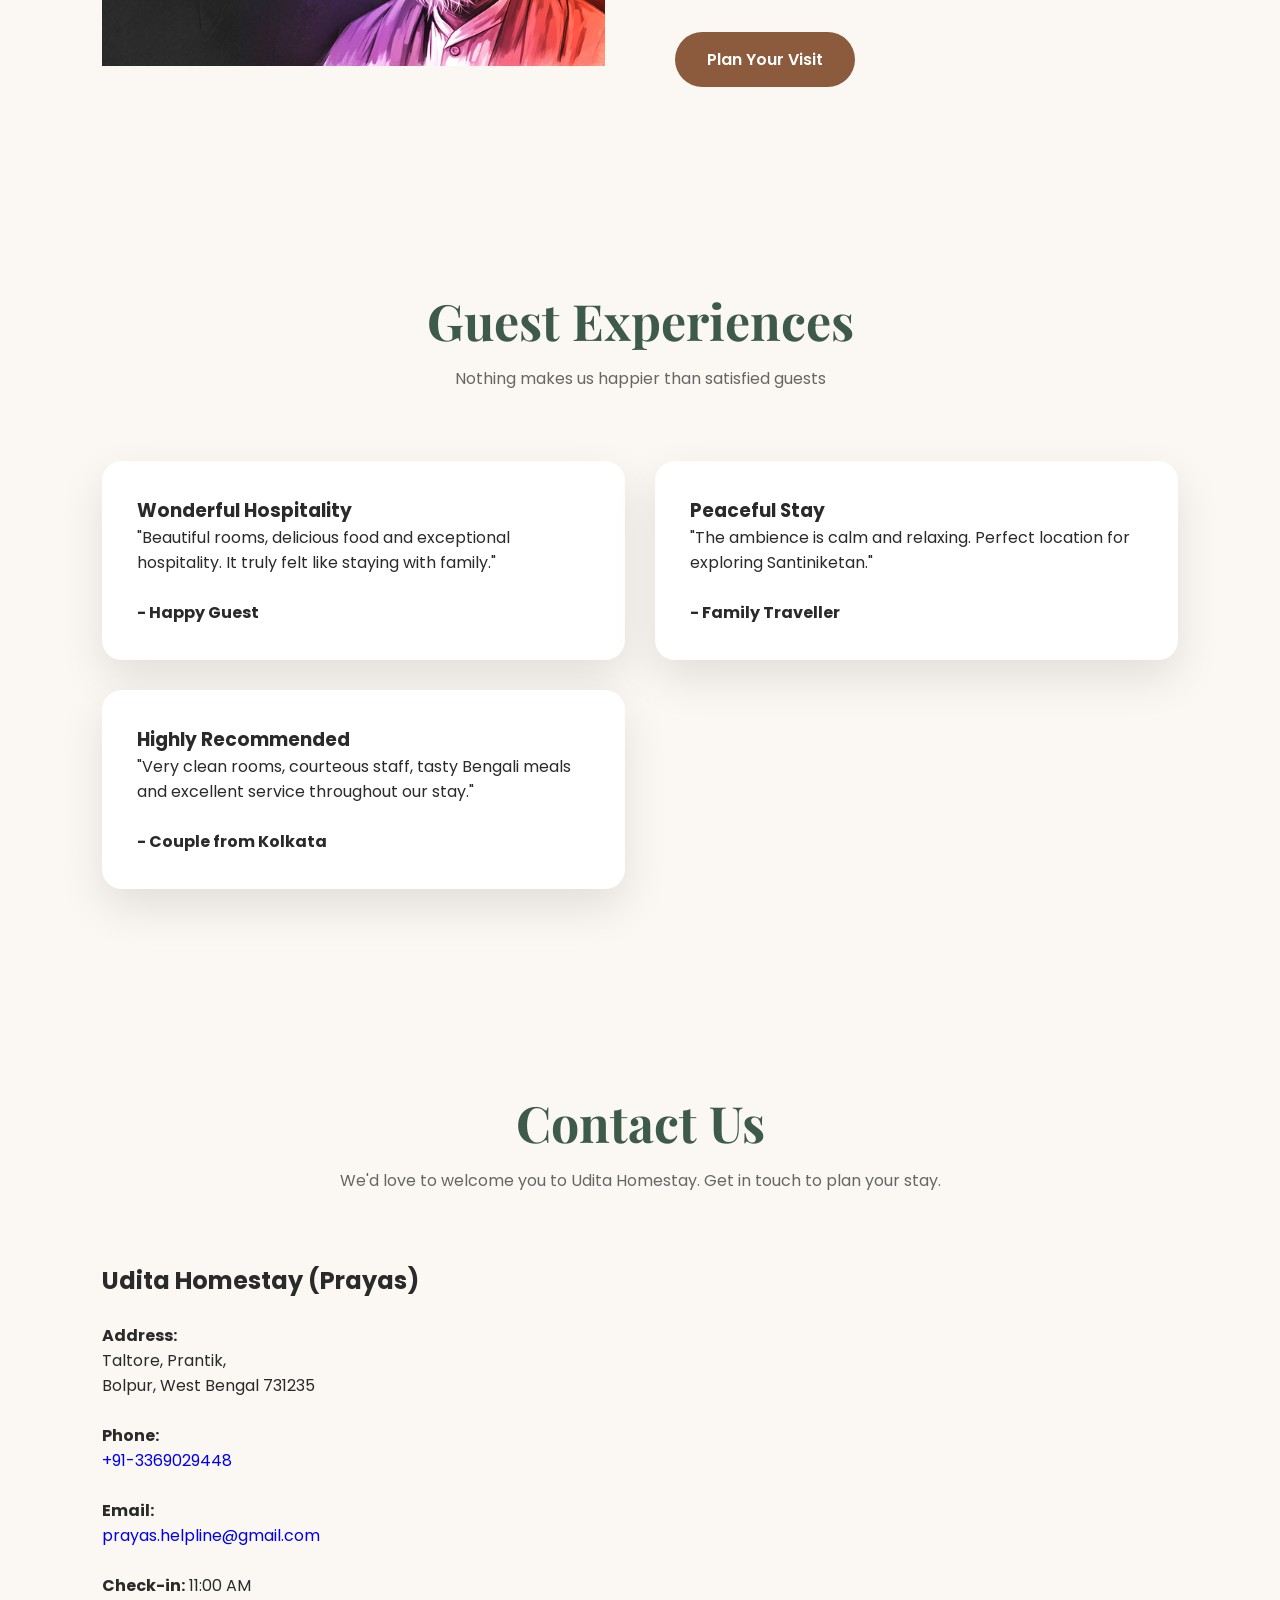
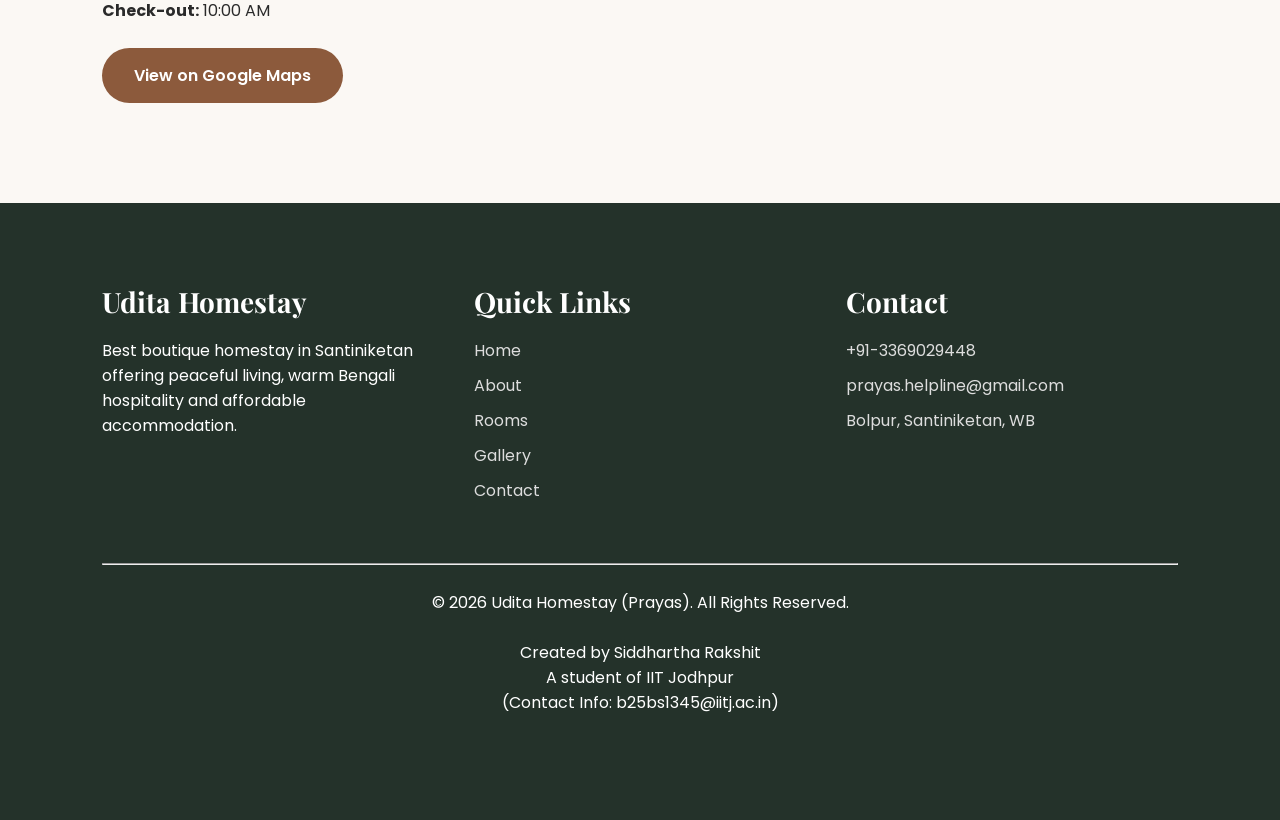
==== commit cce5ee29: "Restore original hero video and homepage structure" ====
--- a/index.html
+++ b/index.html
@@ -99,8 +99,6 @@
 
     <!-- Main Stylesheet  -->
     <link rel="stylesheet" href="style.css">
-    <link rel="stylesheet" href="jolly.css">
-
     <!-- Structured Data (JSON-LD) for Google -->
     <script type="application/ld+json">
     {
@@ -211,8 +209,13 @@
 
     <section class="hero" id="home">
 
-        <!-- Still hero image: show the actual homestay clearly on every device -->
-        <img src="assets/images/gallery1.jpg" alt="Aerial view of Udita Homestay and its green Santiniketan surroundings" class="hero-fallback" fetchpriority="high">
+        <!-- Original Video Background -->
+        <video class="hero-video" autoplay muted loop playsinline>
+            <source src="assets/images/hero.mp4" type="video/mp4">
+        </video>
+
+        <!-- Original Fallback Image -->
+        <img src="assets/images/hero.jpg" alt="Udita Homestay Prayas" class="hero-fallback">
 
         <!-- Dark Overlay -->
         <div class="hero-overlay"></div>
@@ -220,9 +223,28 @@
         <!-- Hero Content -->
         <div class="hero-content fade">
 
-            <p class="hero-eyebrow">A warm Bengali welcome in Santiniketan</p>
-
             <h1 class="hero-logo">
+                Udita Homestay (Prayas)
+            </h1>
+
+            <h2>
+                "মন চাইলেই শান্তিনিকেতন, উদিতা হোক ডেস্টিনেশন"
+            </h2>
+
+            <h3 class="hero-rating-badge">
+    <span class="rating-score">4.9 ⭐</span>
+    <span class="google-text">
+        <span style="color: #4285F4;">G</span><span style="color: #EA4335;">o</span><span style="color: #FBBC05;">o</span><span style="color: #4285F4;">g</span><span style="color: #34A853;">l</span><span style="color: #EA4335;">e</span>
+    </span>
+    <span class="rating-text">Rated Homestay in Shantiniketan</span>
+</h3>
+
+            <p>
+                Best Boutique Homestay in Santiniketan offering affordable AC rooms,
+                authentic Bengali hospitality, and delicious foods for families,
+                couples and travellers.
+            </p>
+
                 Udita Homestay (Prayas)
             </h1>
 
@@ -283,7 +305,6 @@
   }
 </style>
 
-<div class="hero-actions">
 <a
   id="kbe-widget-69"
   class="kbe-root kbe-large"
@@ -292,39 +313,9 @@
 >
   BOOK NOW
 </a>
-<a href="#rooms" class="hero-secondary-link">Explore the stay <i class="fas fa-arrow-right" aria-hidden="true"></i></a>
-</div>
-
-        </div>
-
-    </section>
-
-    <!-- PHOTO STORY: let guests see the stay before reading about it -->
-    <section class="photo-story" aria-labelledby="photo-story-title">
-        <div class="photo-story-heading">
-            <p class="photo-story-kicker">A little look around</p>
-            <h2 id="photo-story-title">Find your corner of Santiniketan.</h2>
-            <p>Slow mornings, welcoming spaces and the comfort of feeling at home.</p>
-        </div>
-        <div class="photo-story-grid">
-            <figure class="photo-story-main">
-                <img src="assets/images/gallery1.jpg" alt="Aerial view of Udita Homestay and its green Santiniketan surroundings" fetchpriority="high">
-                <figcaption><span>01</span> A warm welcome</figcaption>
-            </figure>
-            <figure class="photo-story-tall">
-                <img src="assets/images/room1.jpg" alt="Guest bedroom at Udita Homestay" loading="lazy">
-                <figcaption><span>02</span> Rest easy</figcaption>
-            </figure>
-            <figure class="photo-story-small">
-                <img src="assets/images/gallery4.jpg" alt="Dining and food experience at Prayas Kitchen" loading="lazy">
-                <figcaption><span>03</span> Unwind together</figcaption>
-            </figure>
-            <figure class="photo-story-small photo-story-last">
-                <img src="assets/images/gallery5.jpg" alt="Dining space at Udita Homestay" loading="lazy">
-                <figcaption><span>04</span> Gather around</figcaption>
-            </figure>
-        </div>
-        <a class="photo-story-link" href="#gallery">Wander through the photo gallery <i class="fas fa-arrow-right" aria-hidden="true"></i></a>
+
+        </div>
+
     </section>
 
     <!-- ===========================
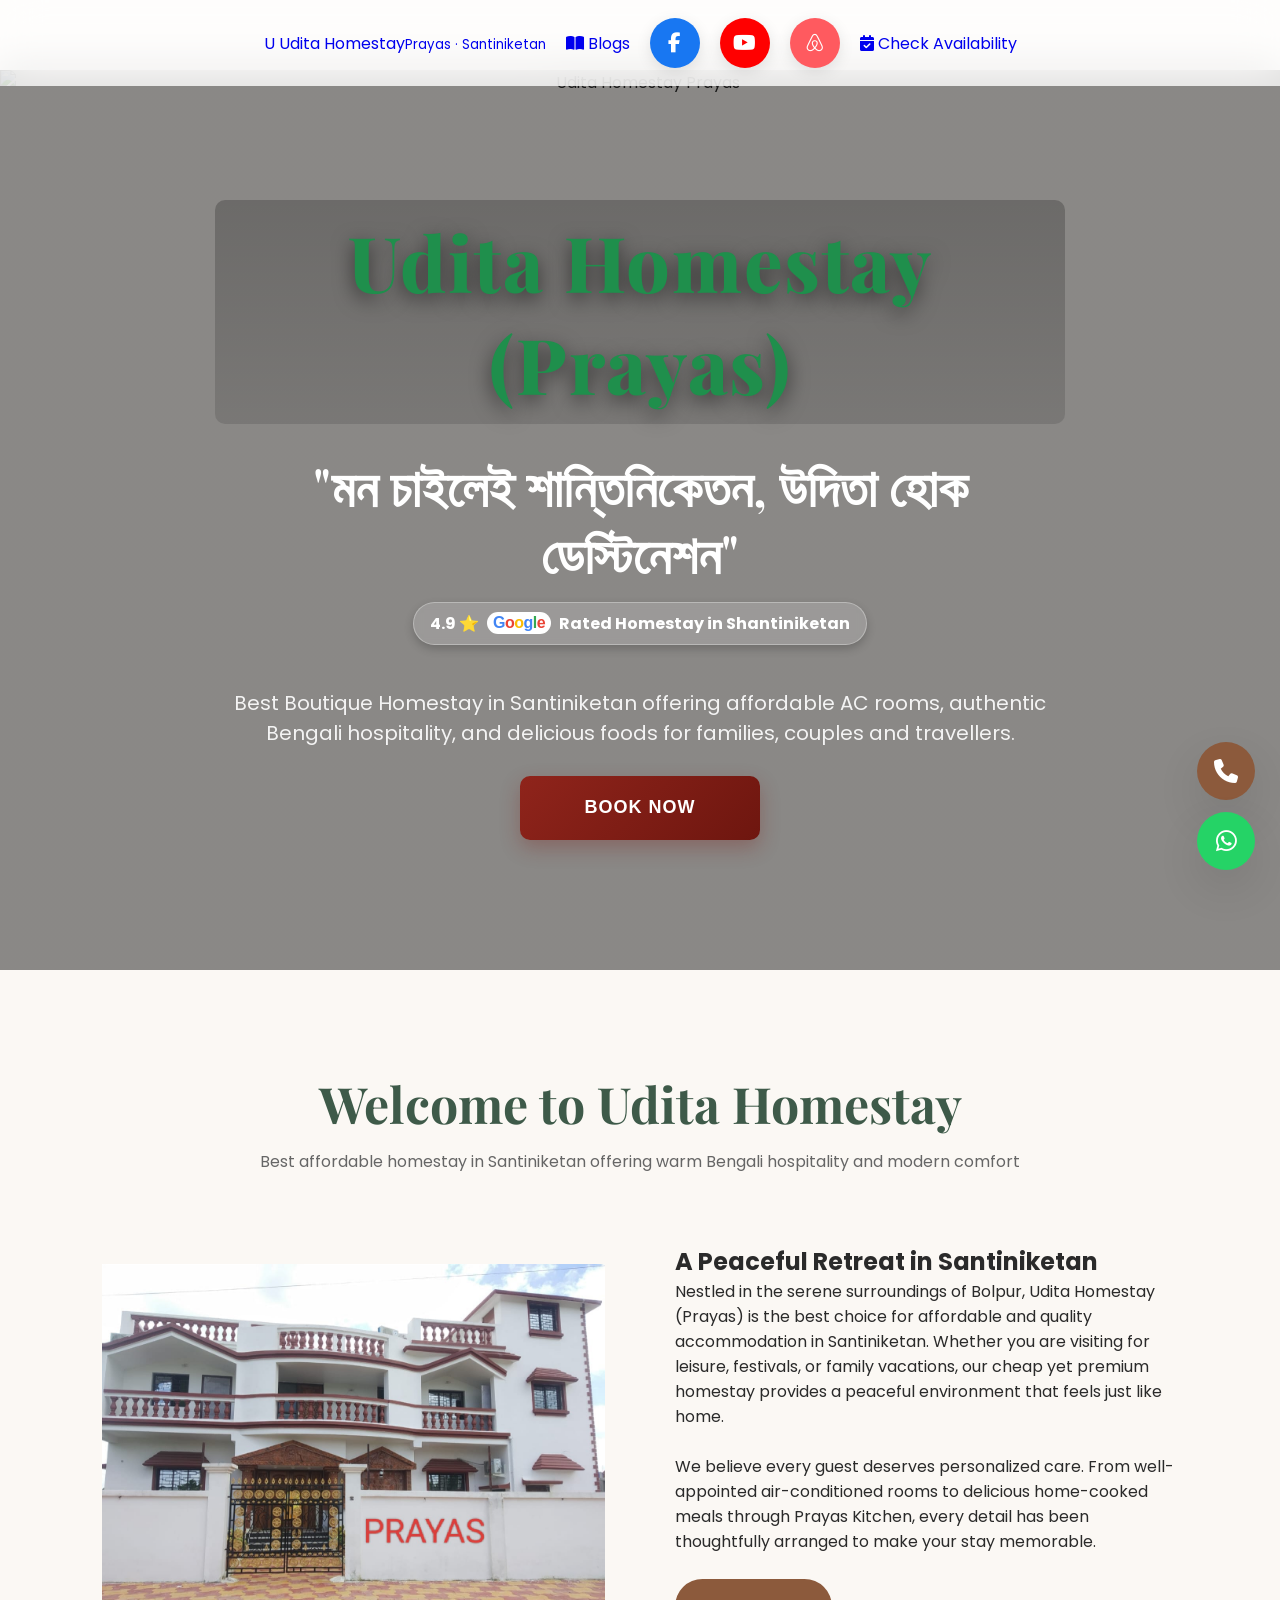
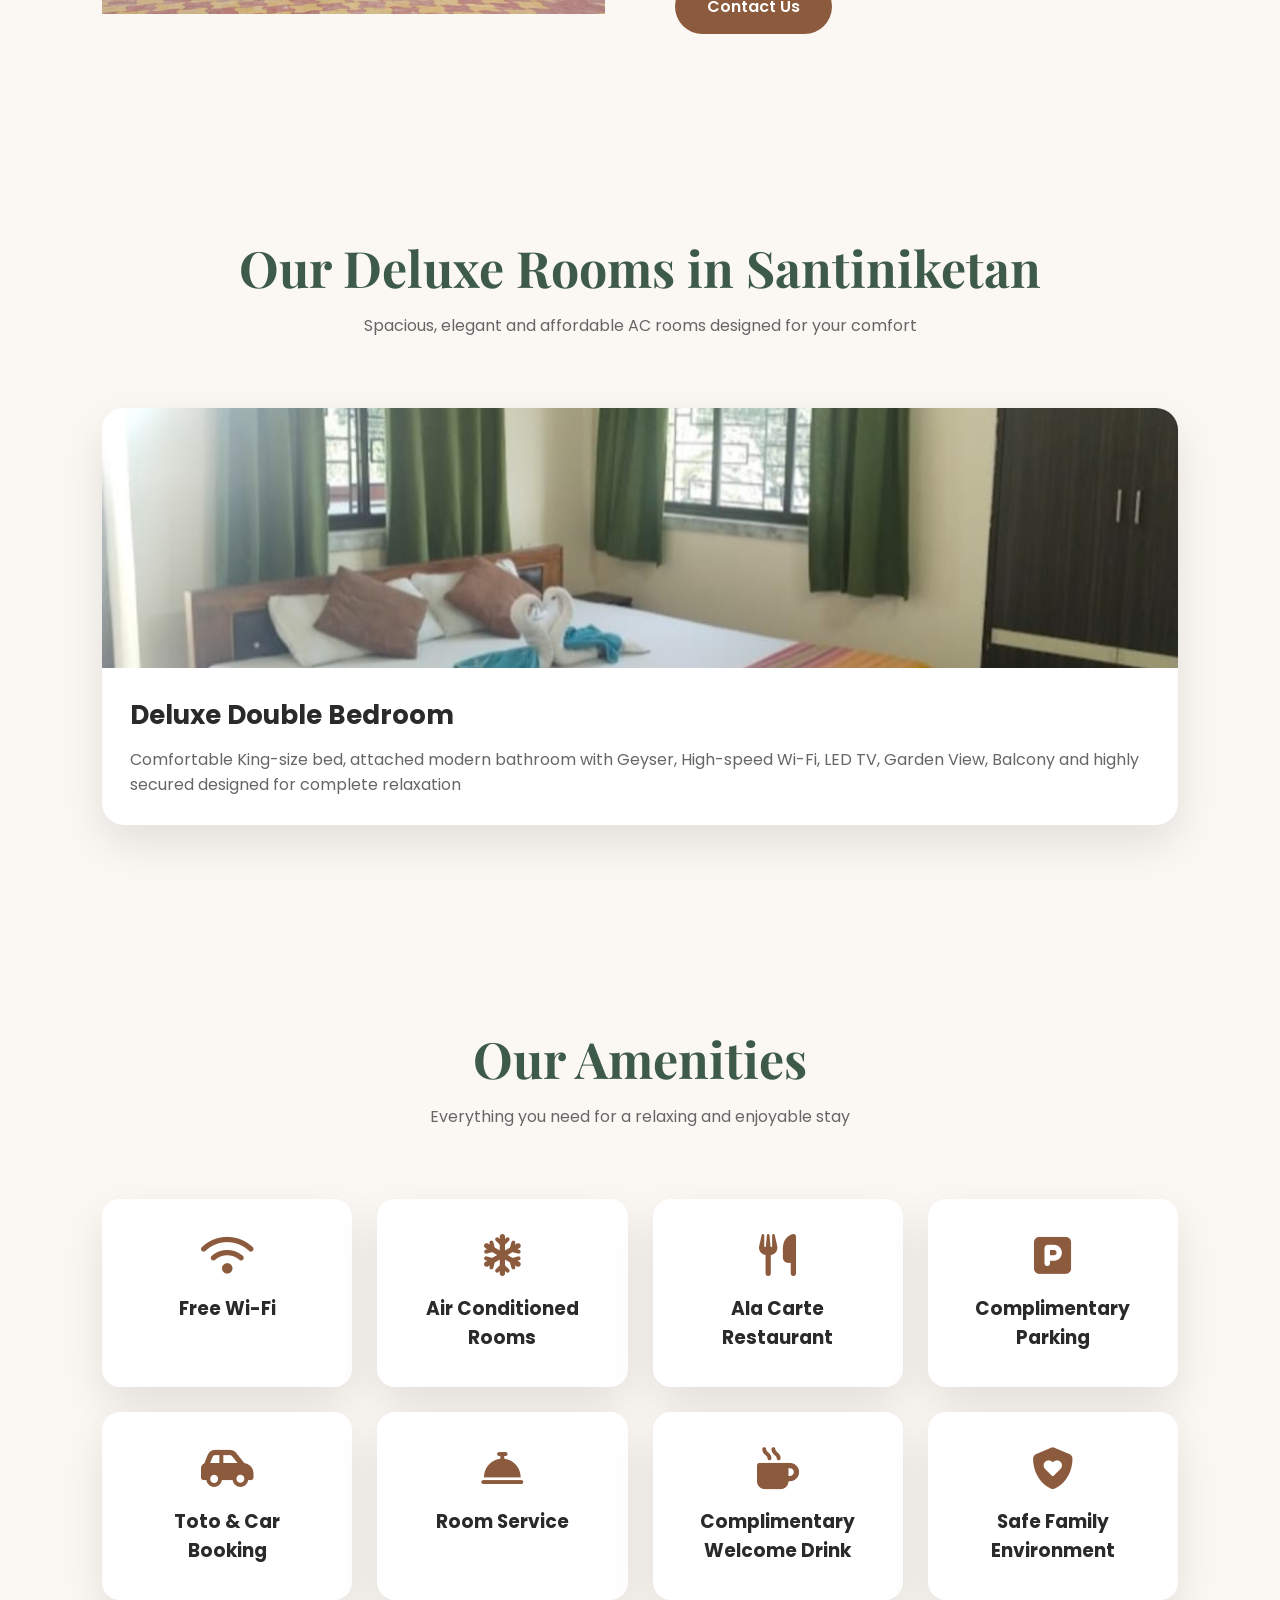
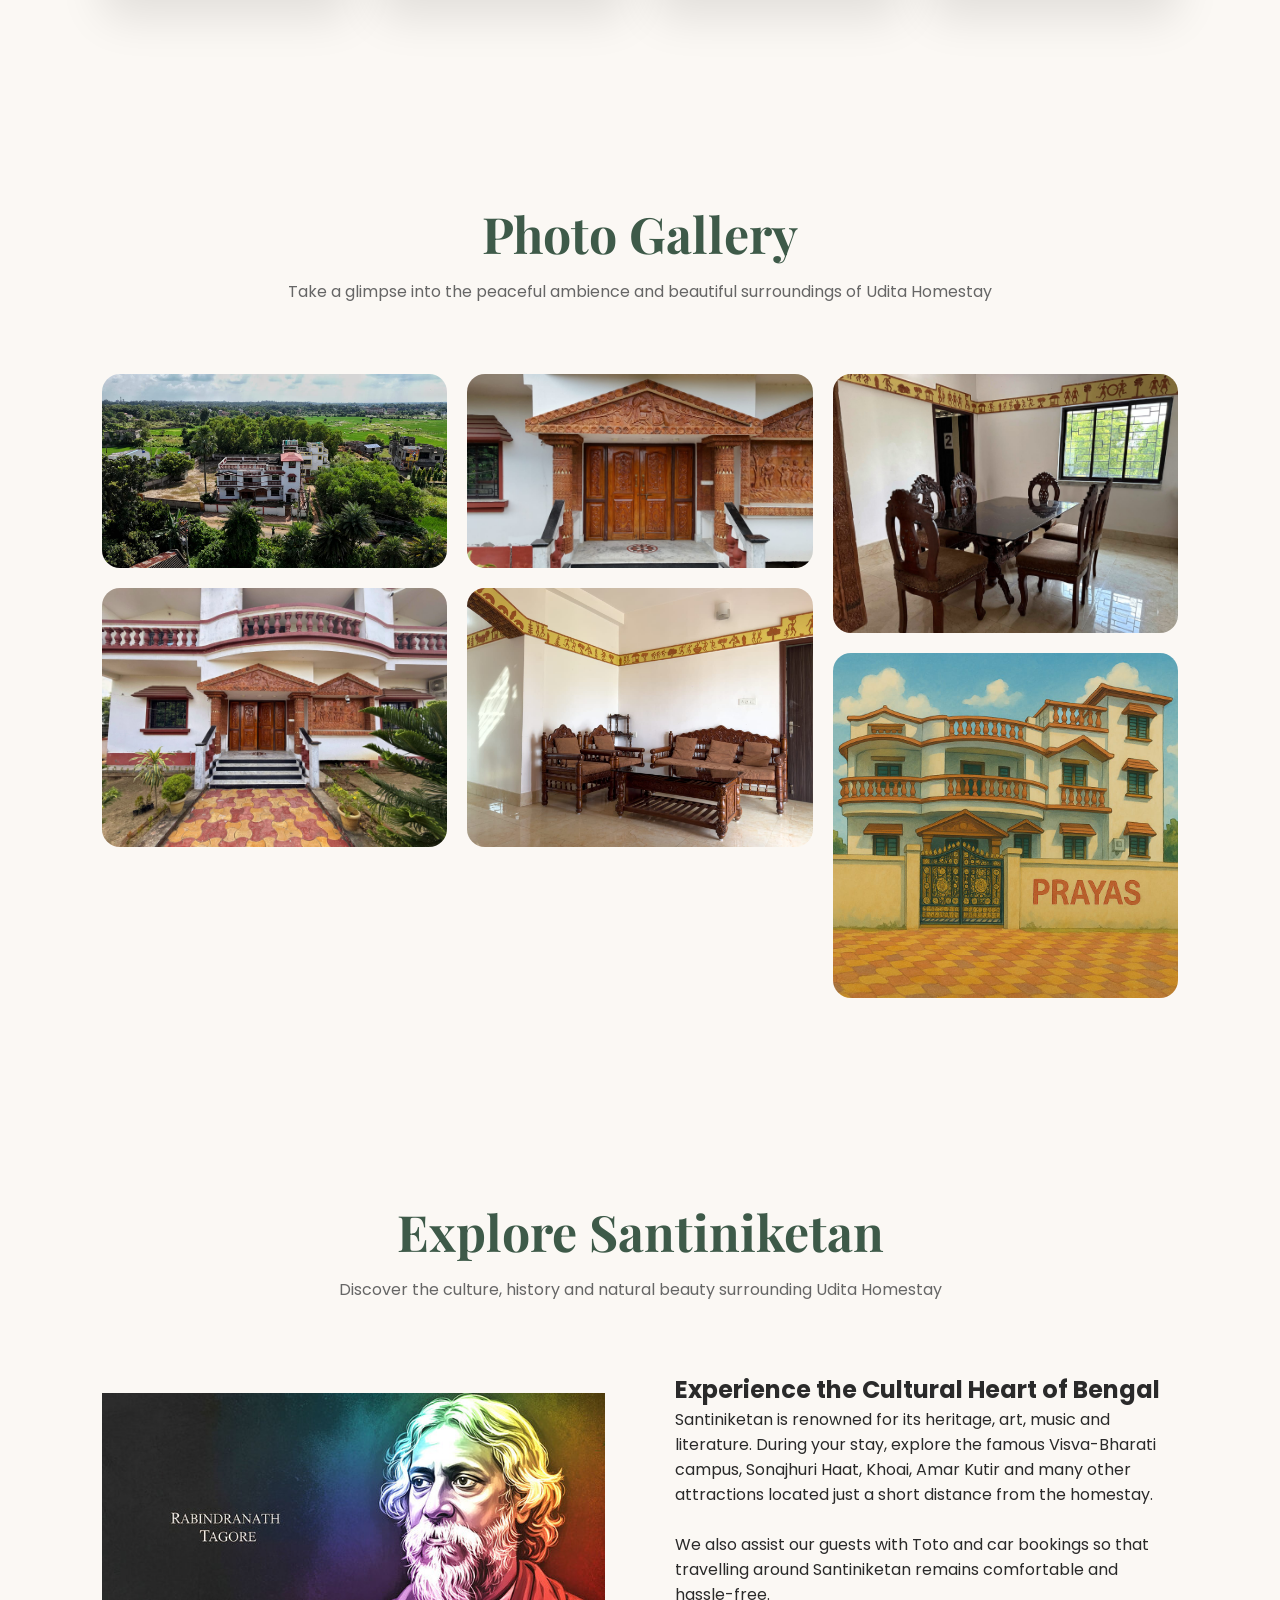
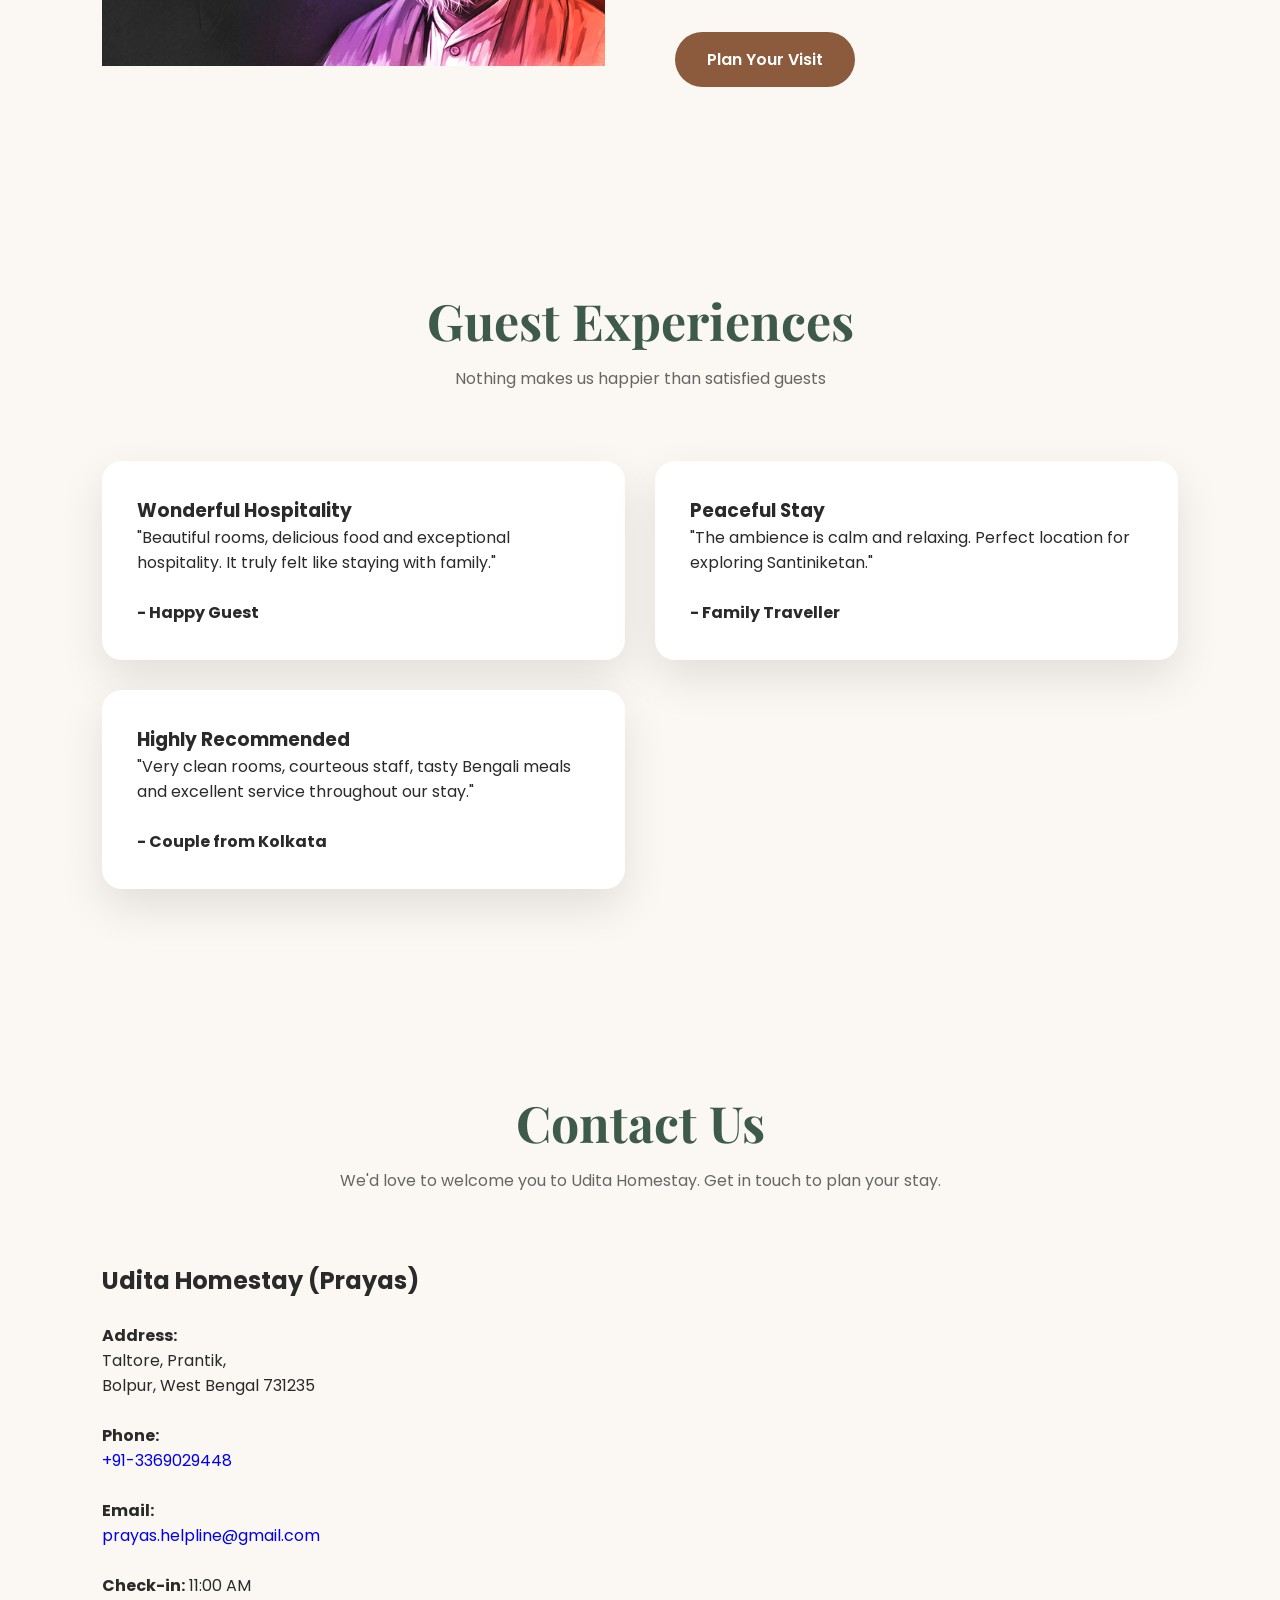
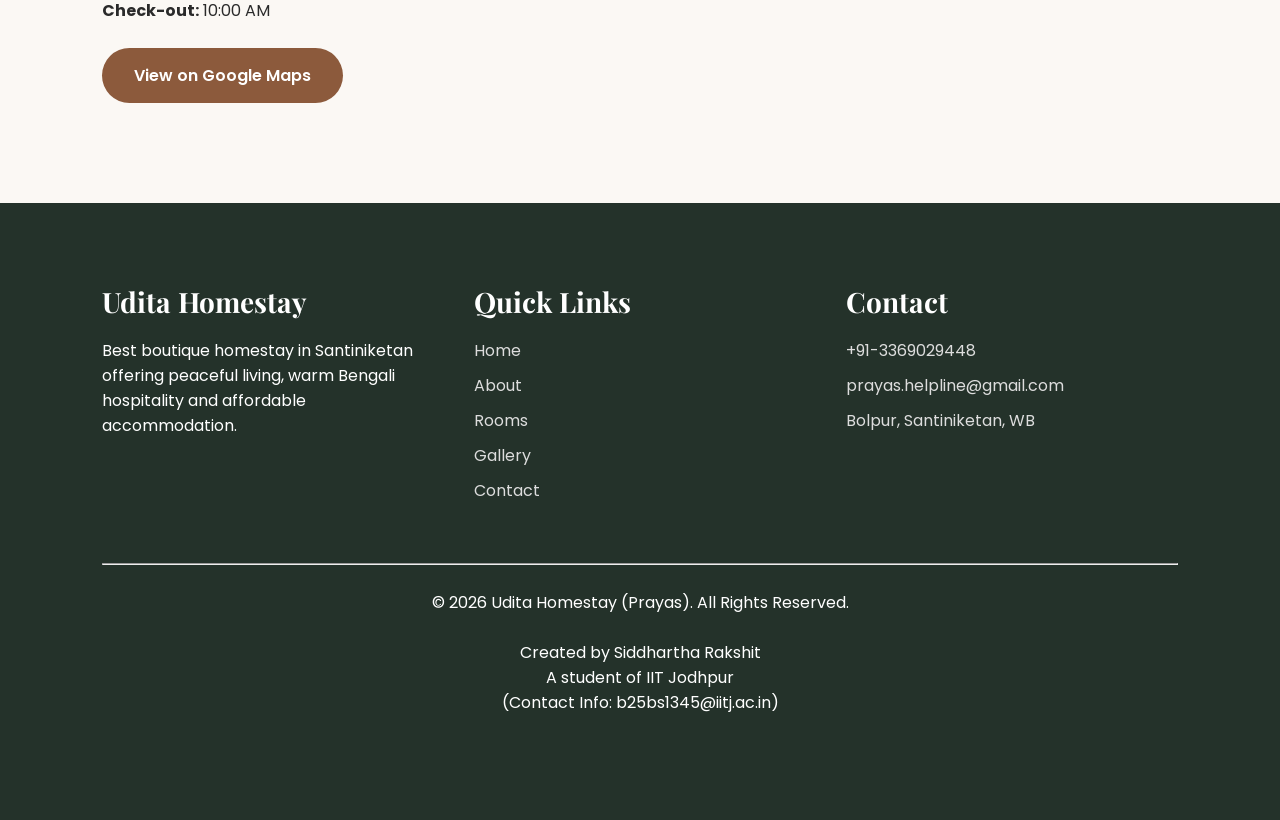
==== commit 5eb16fb1: "Clean recovery hero markup and restore original content" ====
--- a/index.html
+++ b/index.html
@@ -232,33 +232,12 @@
             </h2>
 
             <h3 class="hero-rating-badge">
-    <span class="rating-score">4.9 ⭐</span>
-    <span class="google-text">
-        <span style="color: #4285F4;">G</span><span style="color: #EA4335;">o</span><span style="color: #FBBC05;">o</span><span style="color: #4285F4;">g</span><span style="color: #34A853;">l</span><span style="color: #EA4335;">e</span>
-    </span>
-    <span class="rating-text">Rated Homestay in Shantiniketan</span>
-</h3>
-
-            <p>
-                Best Boutique Homestay in Santiniketan offering affordable AC rooms,
-                authentic Bengali hospitality, and delicious foods for families,
-                couples and travellers.
-            </p>
-
-                Udita Homestay (Prayas)
-            </h1>
-
-            <h2>
-                "মন চাইলেই শান্তিনিকেতন, উদিতা হোক ডেস্টিনেশন"
-            </h2>
-
-            <h3 class="hero-rating-badge">
-    <span class="rating-score">4.9 ⭐</span>
-    <span class="google-text">
-        <span style="color: #4285F4;">G</span><span style="color: #EA4335;">o</span><span style="color: #FBBC05;">o</span><span style="color: #4285F4;">g</span><span style="color: #34A853;">l</span><span style="color: #EA4335;">e</span>
-    </span>
-    <span class="rating-text">Rated Homestay in Shantiniketan</span>
-</h3>
+                <span class="rating-score">4.9 ⭐</span>
+                <span class="google-text">
+                    <span style="color: #4285F4;">G</span><span style="color: #EA4335;">o</span><span style="color: #FBBC05;">o</span><span style="color: #4285F4;">g</span><span style="color: #34A853;">l</span><span style="color: #EA4335;">e</span>
+                </span>
+                <span class="rating-text">Rated Homestay in Shantiniketan</span>
+            </h3>
 
             <p>
                 Best Boutique Homestay in Santiniketan offering affordable AC rooms,
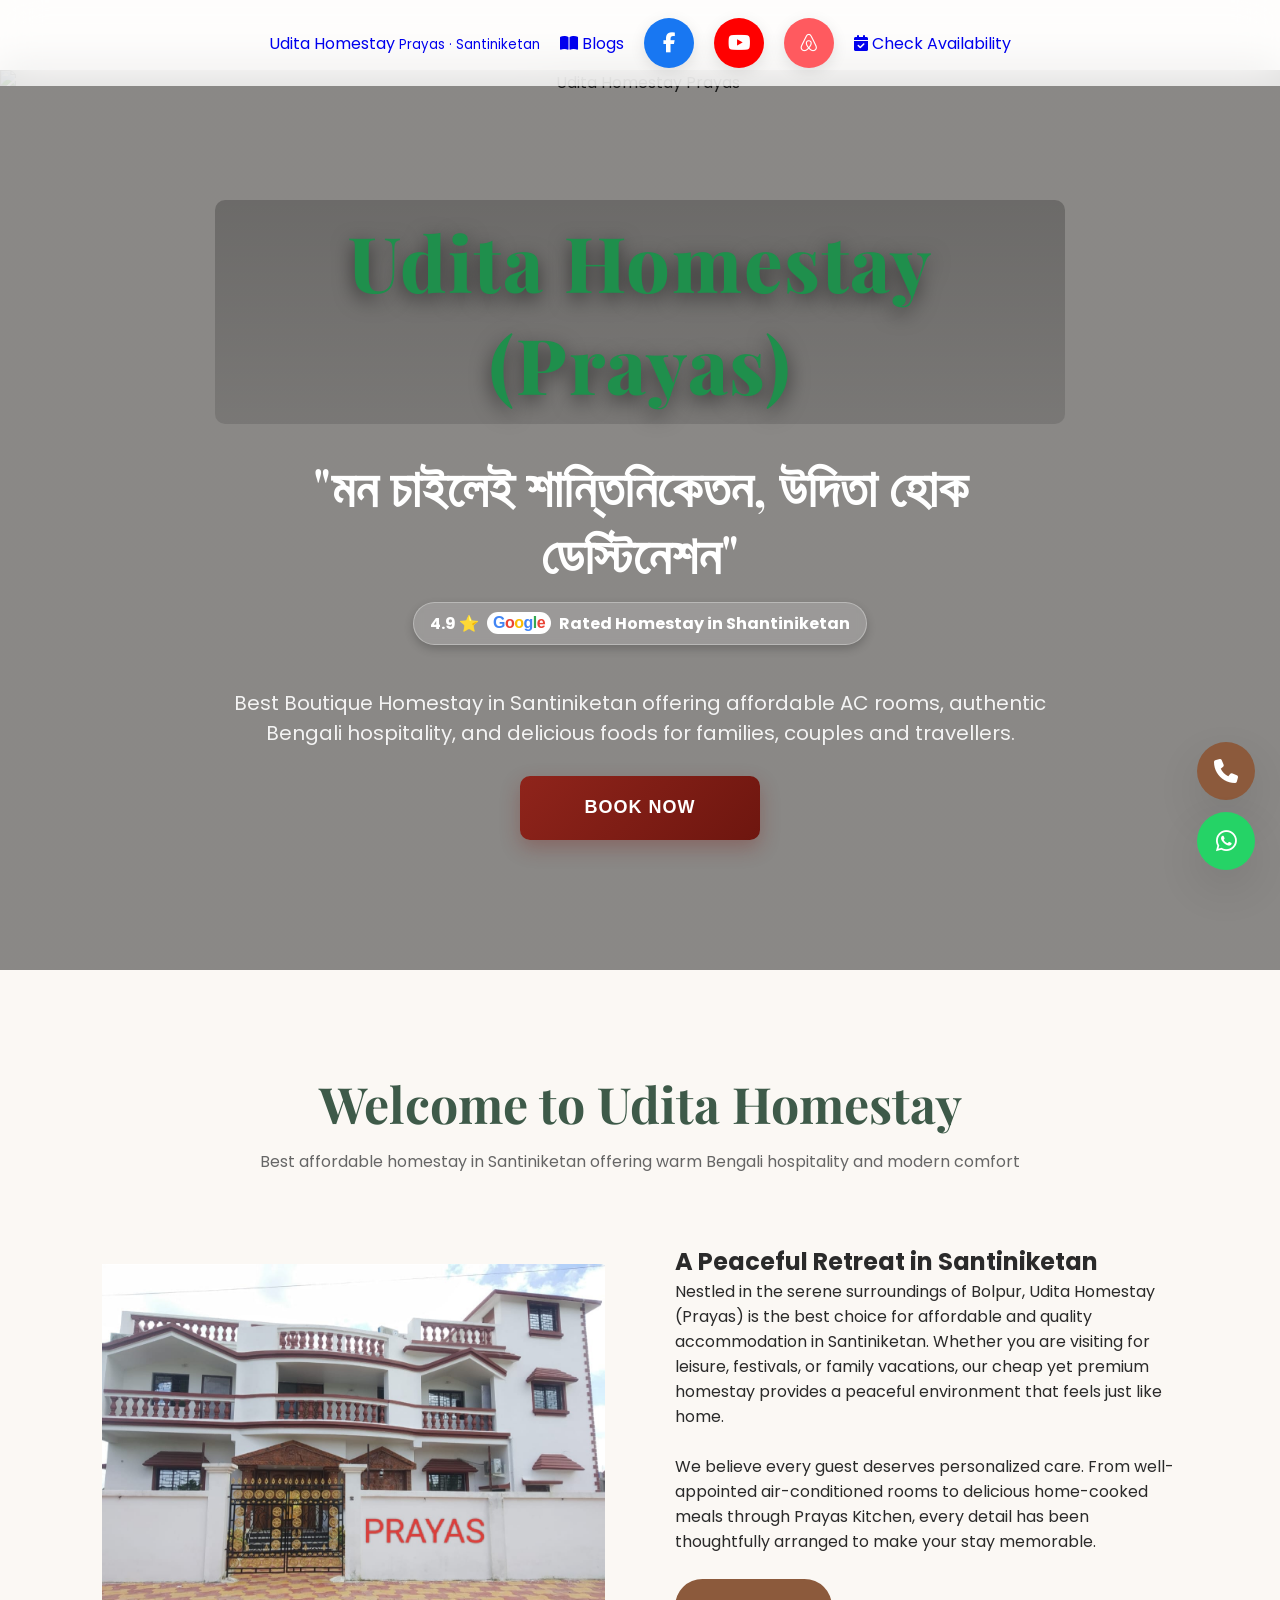
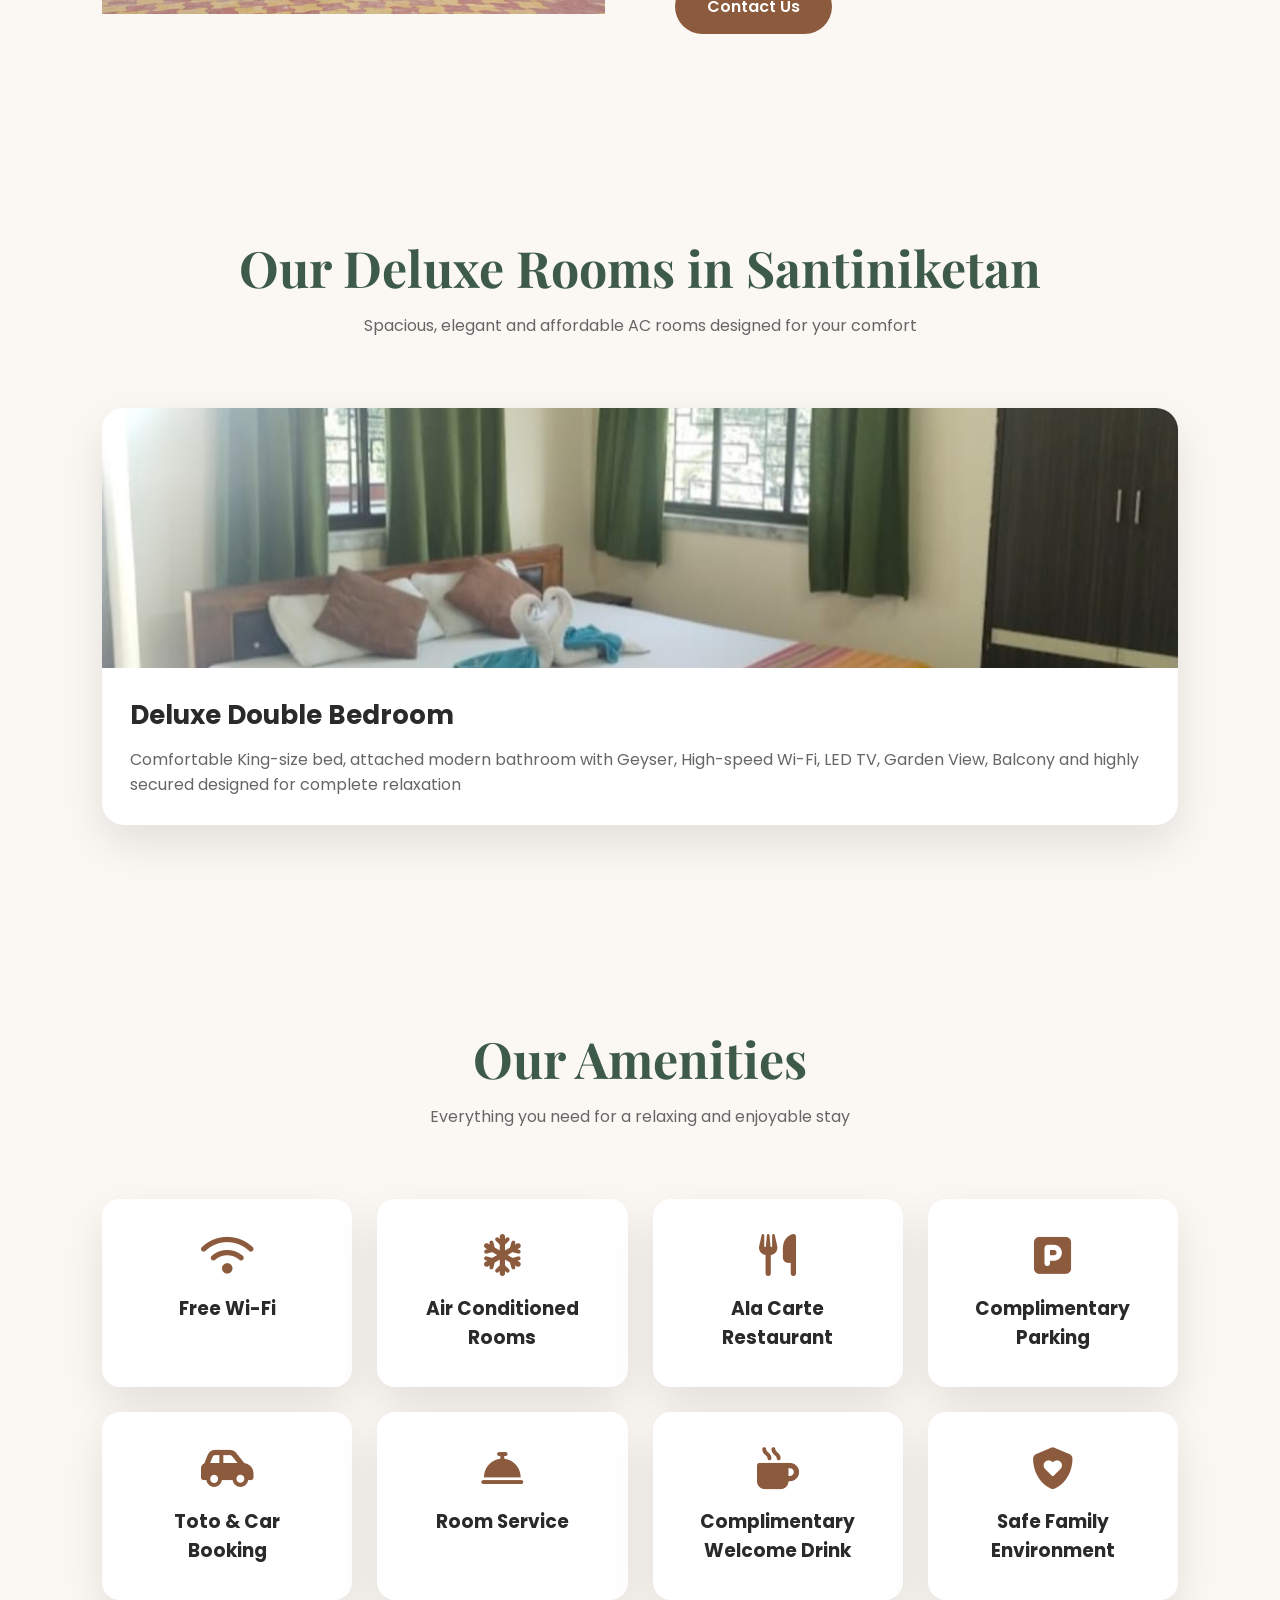
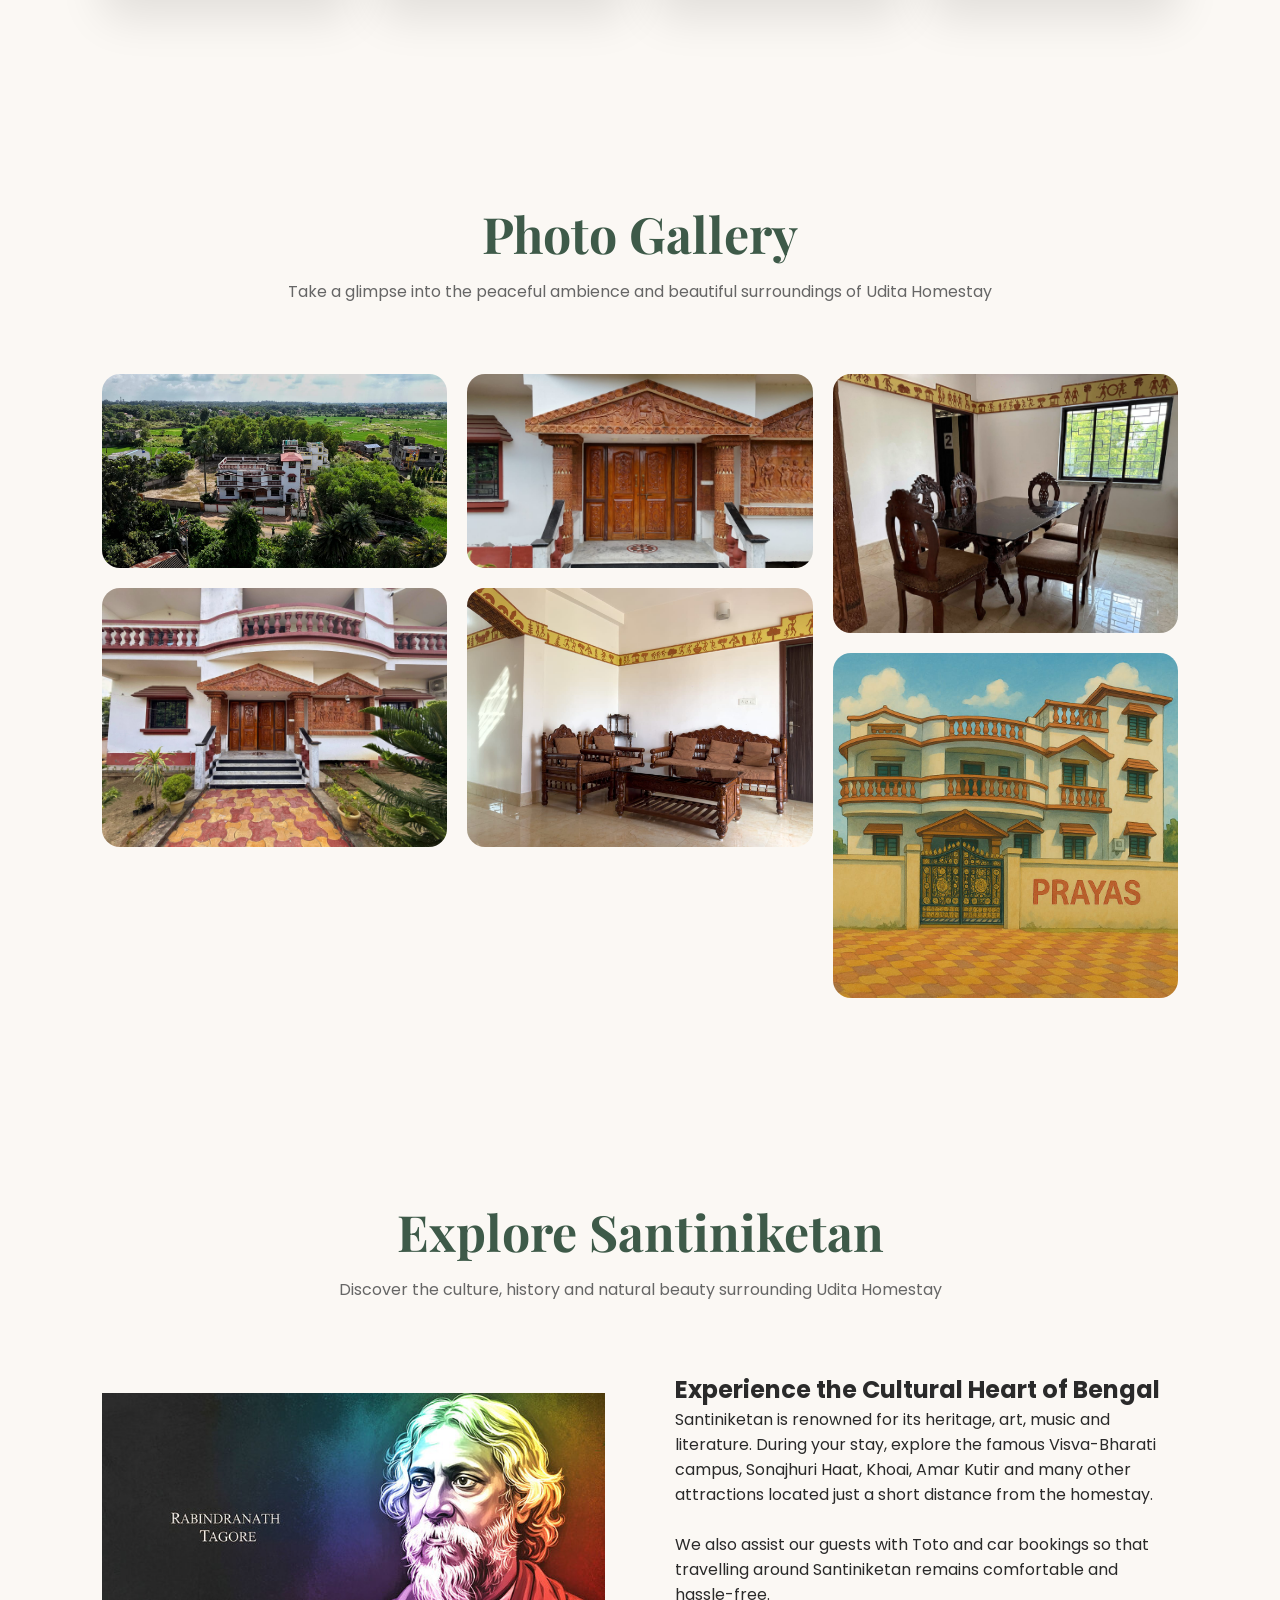
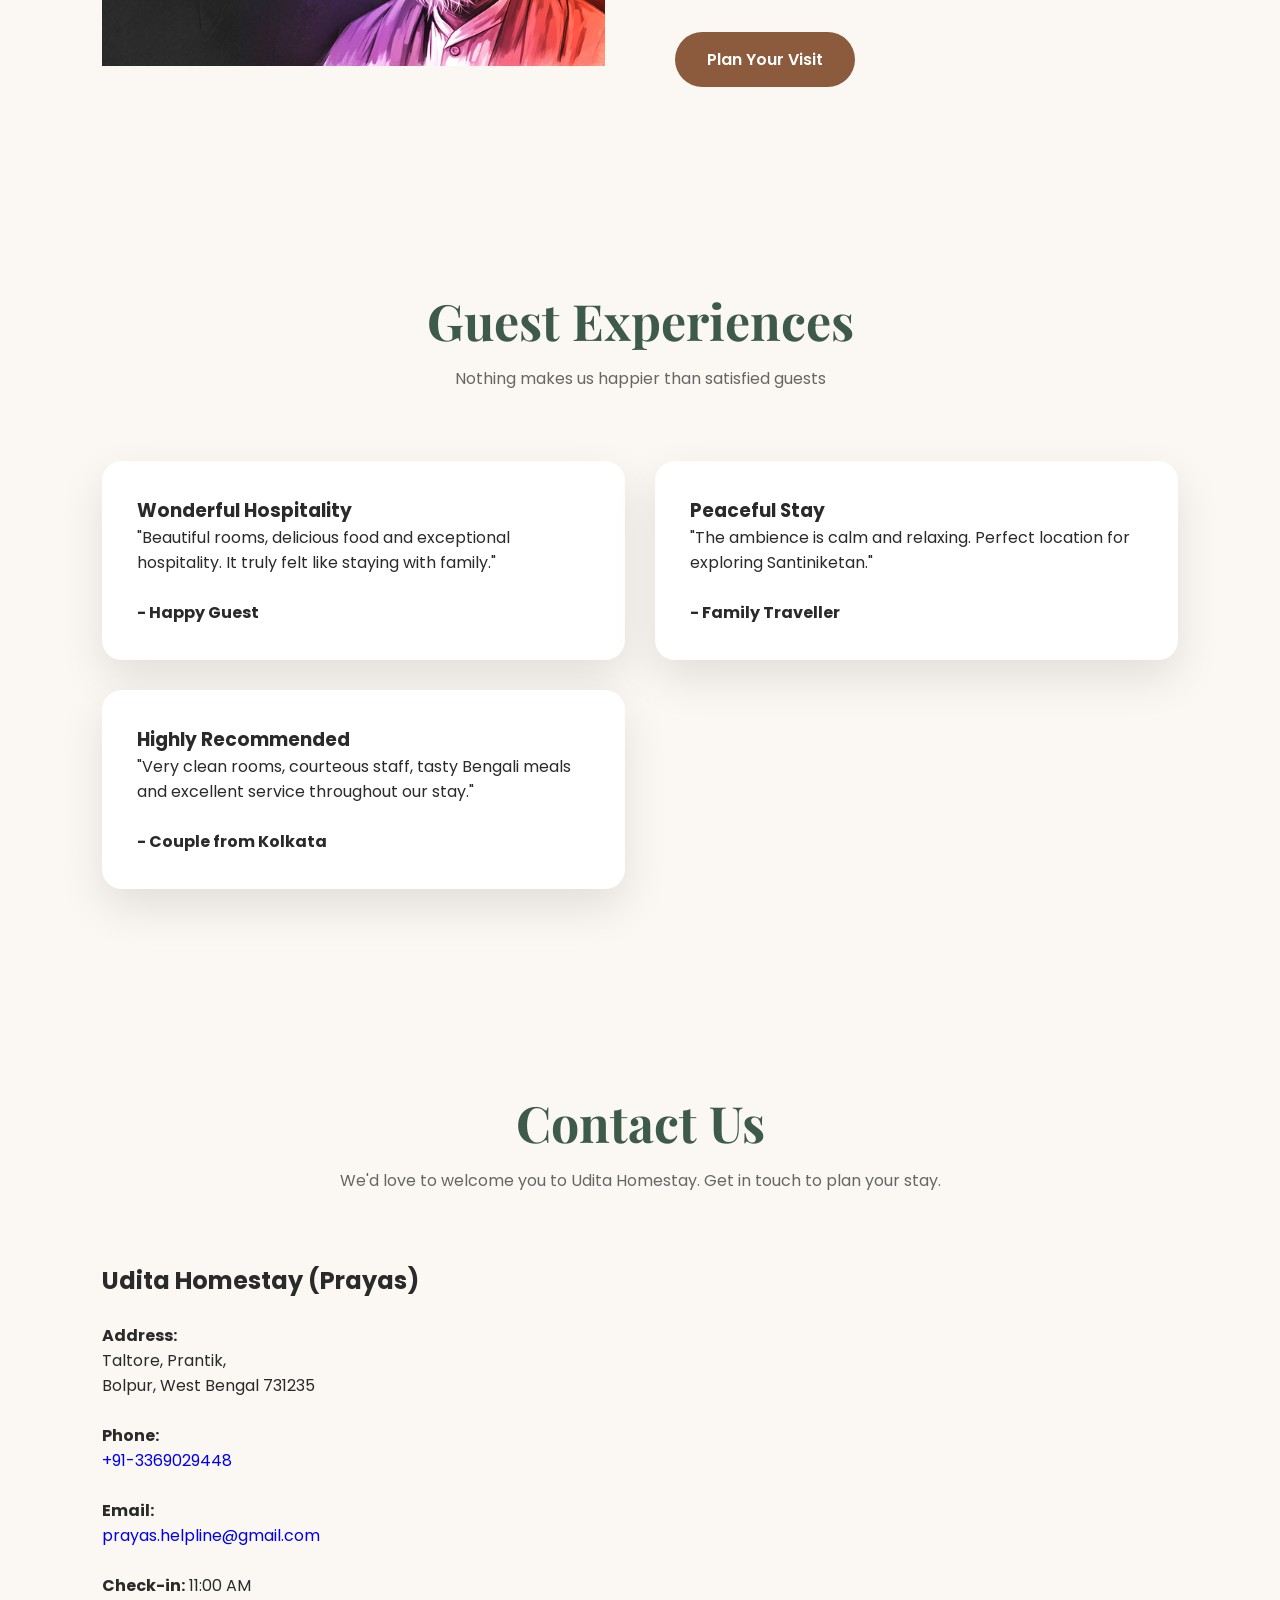
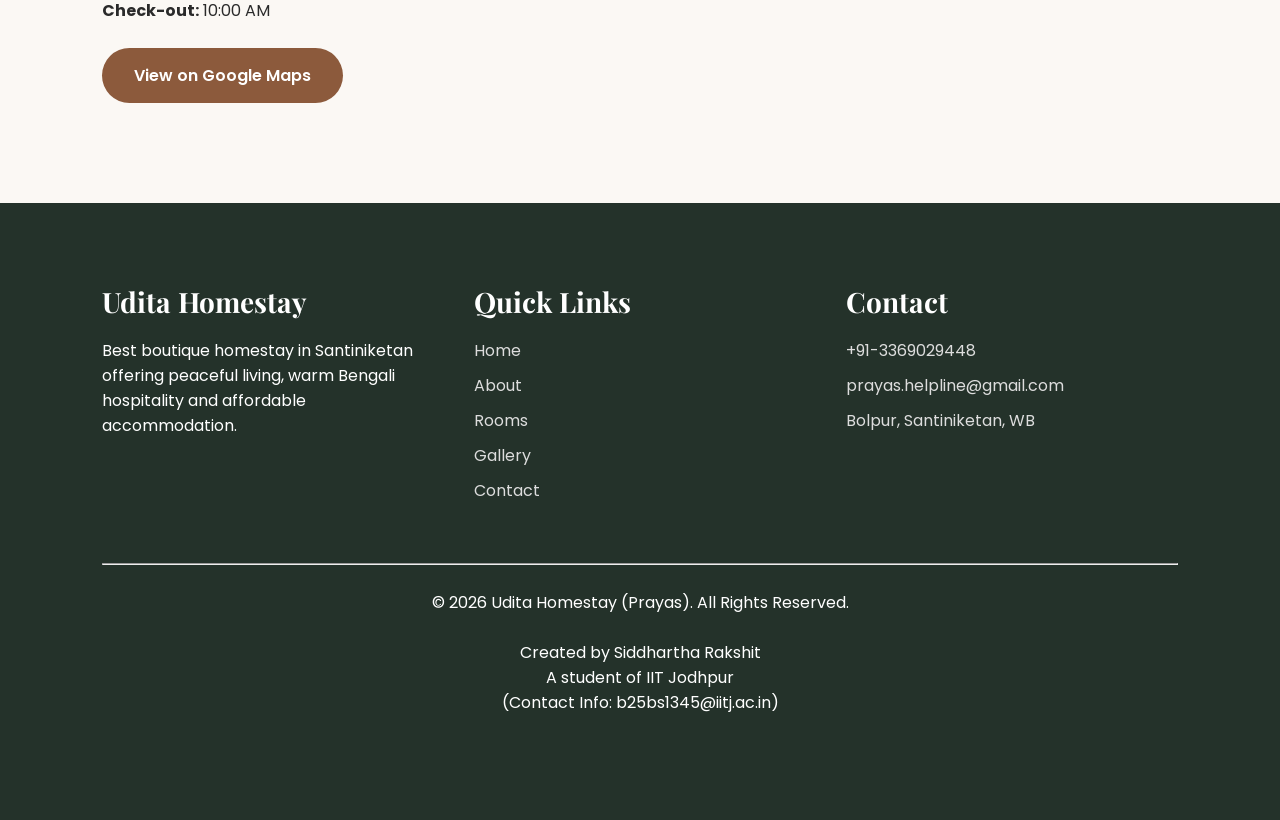
==== commit 78e050bb: "Fix spacing and duplicated initial in header brand" ====
--- a/index.html
+++ b/index.html
@@ -163,8 +163,7 @@
 
         <nav class="social-nav" aria-label="Primary navigation">
             <a class="site-brand" href="#home" aria-label="Udita Homestay Prayas home">
-                <span class="site-brand-mark" aria-hidden="true">U</span>
-                <span class="site-brand-copy">Udita Homestay<small>Prayas · Santiniketan</small></span>
+                <span class="site-brand-copy">Udita Homestay <small>Prayas · Santiniketan</small></span>
             </a>
             <a class="blog-nav-link blogs-nav-link" href="blogs.html" aria-label="Read the Udita Homestay blog">
                 <i class="fas fa-book-open" aria-hidden="true"></i>
@@ -209,12 +208,13 @@
 
     <section class="hero" id="home">
 
-        <!-- Original Video Background -->
+        <!-- Video Background -->
         <video class="hero-video" autoplay muted loop playsinline>
             <source src="assets/images/hero.mp4" type="video/mp4">
+            <source src="assets/images/hero.jpg" type="image/jpeg">
         </video>
 
-        <!-- Original Fallback Image -->
+        <!-- Fallback Image -->
         <img src="assets/images/hero.jpg" alt="Udita Homestay Prayas" class="hero-fallback">
 
         <!-- Dark Overlay -->
@@ -232,12 +232,12 @@
             </h2>
 
             <h3 class="hero-rating-badge">
-                <span class="rating-score">4.9 ⭐</span>
-                <span class="google-text">
-                    <span style="color: #4285F4;">G</span><span style="color: #EA4335;">o</span><span style="color: #FBBC05;">o</span><span style="color: #4285F4;">g</span><span style="color: #34A853;">l</span><span style="color: #EA4335;">e</span>
-                </span>
-                <span class="rating-text">Rated Homestay in Shantiniketan</span>
-            </h3>
+    <span class="rating-score">4.9 ⭐</span>
+    <span class="google-text">
+        <span style="color: #4285F4;">G</span><span style="color: #EA4335;">o</span><span style="color: #FBBC05;">o</span><span style="color: #4285F4;">g</span><span style="color: #34A853;">l</span><span style="color: #EA4335;">e</span>
+    </span>
+    <span class="rating-text">Rated Homestay in Shantiniketan</span>
+</h3>
 
             <p>
                 Best Boutique Homestay in Santiniketan offering affordable AC rooms,
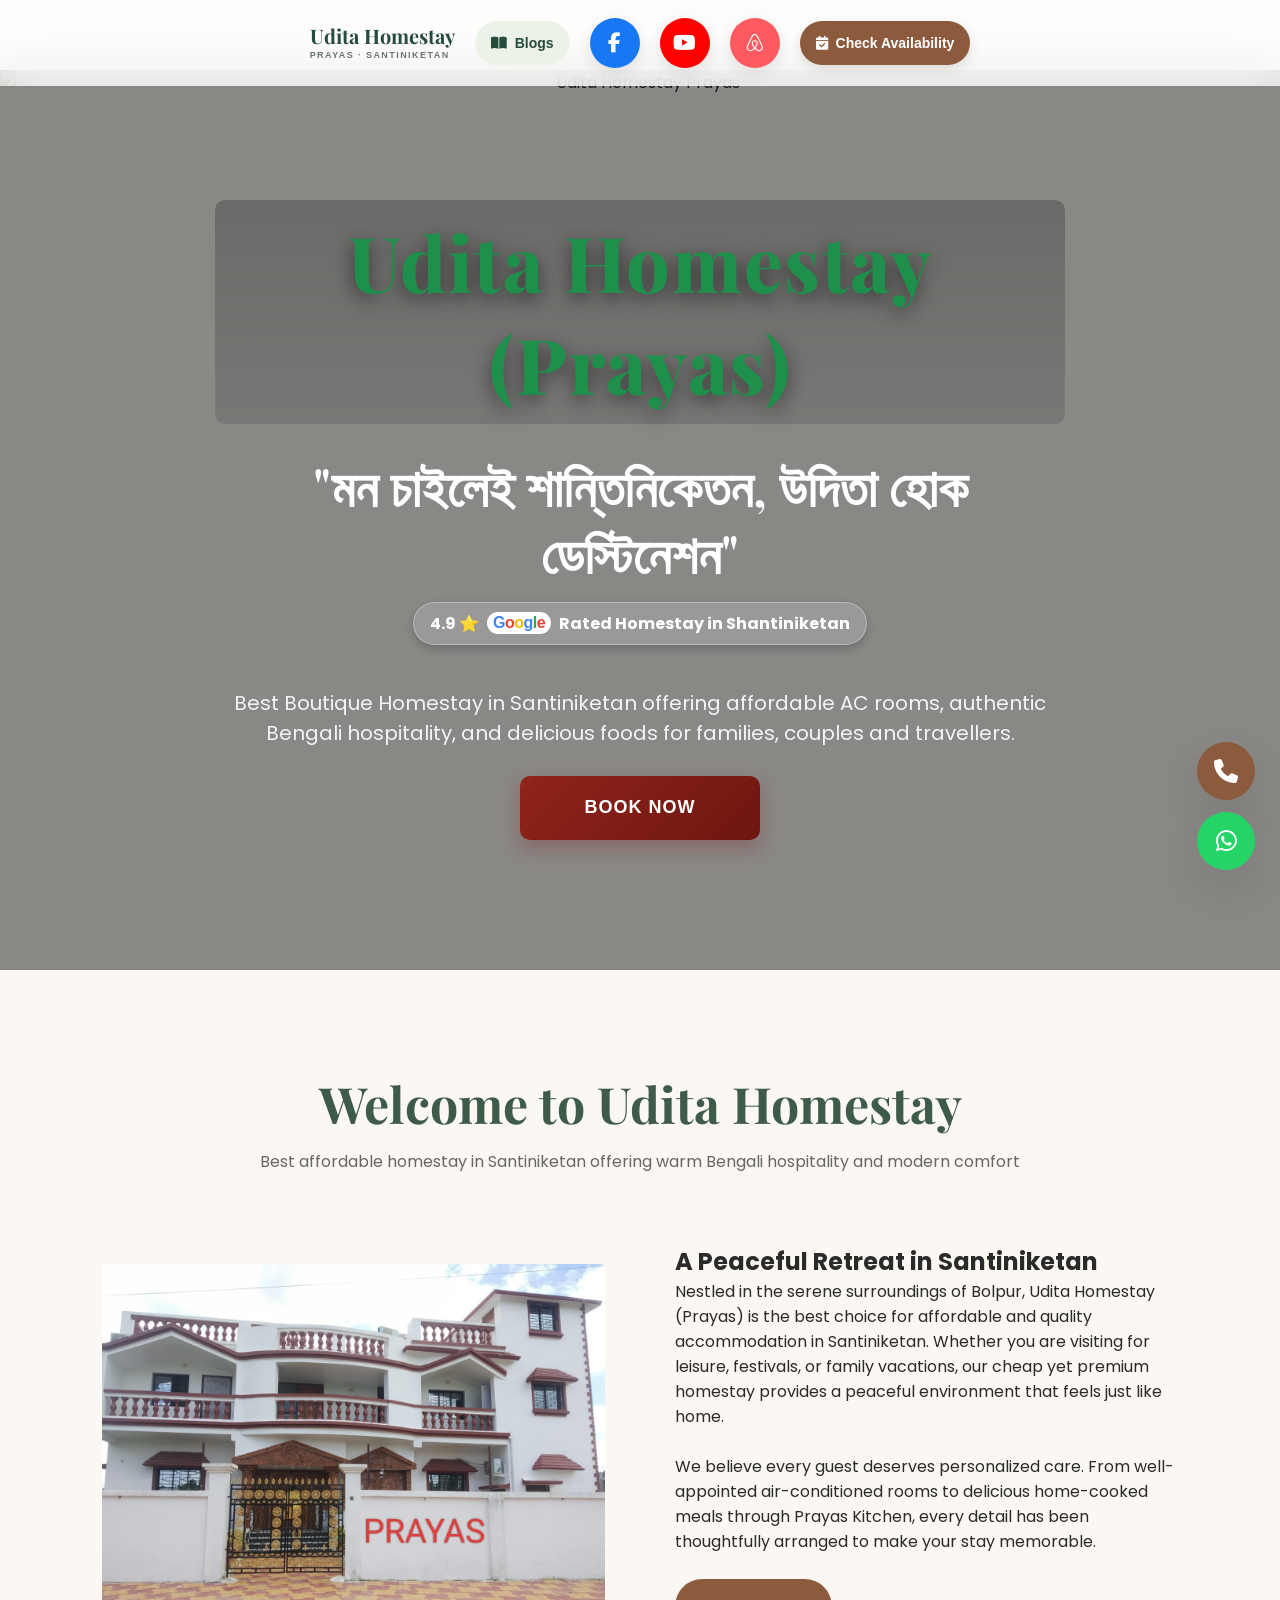
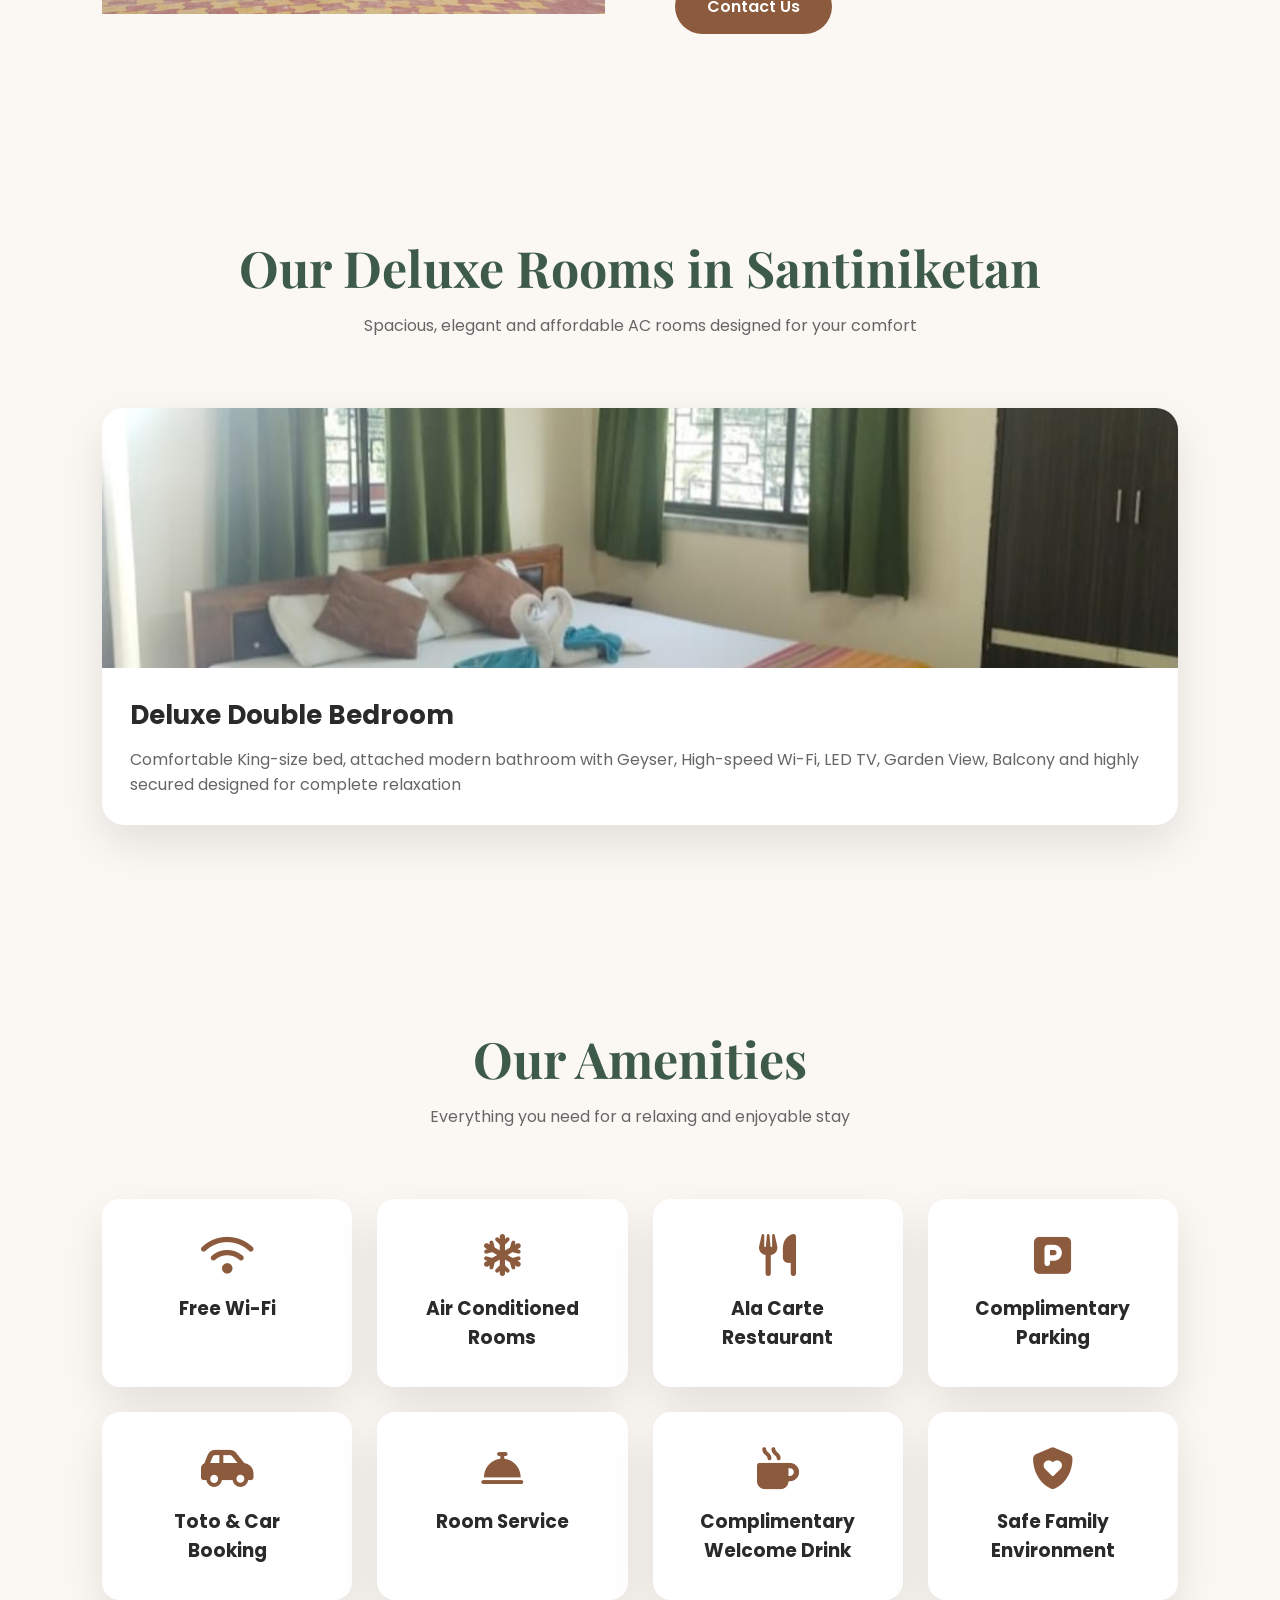
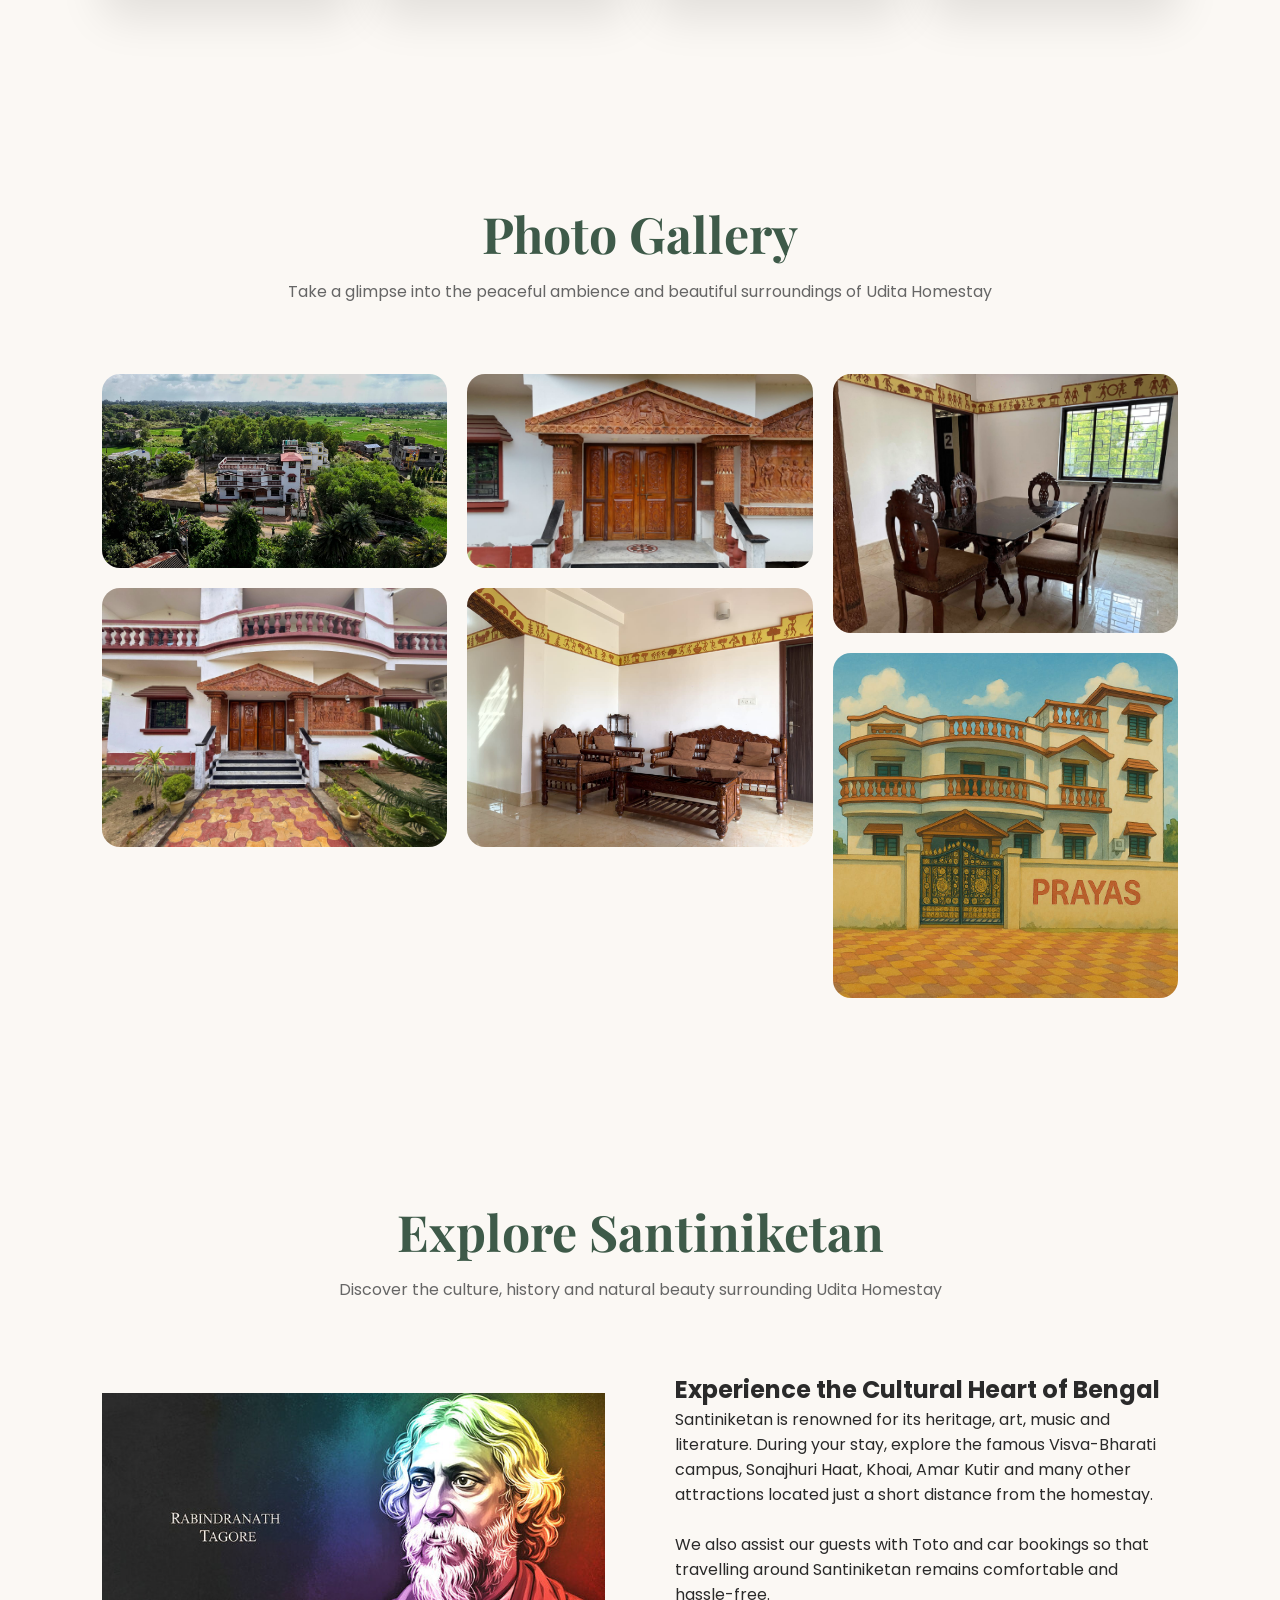
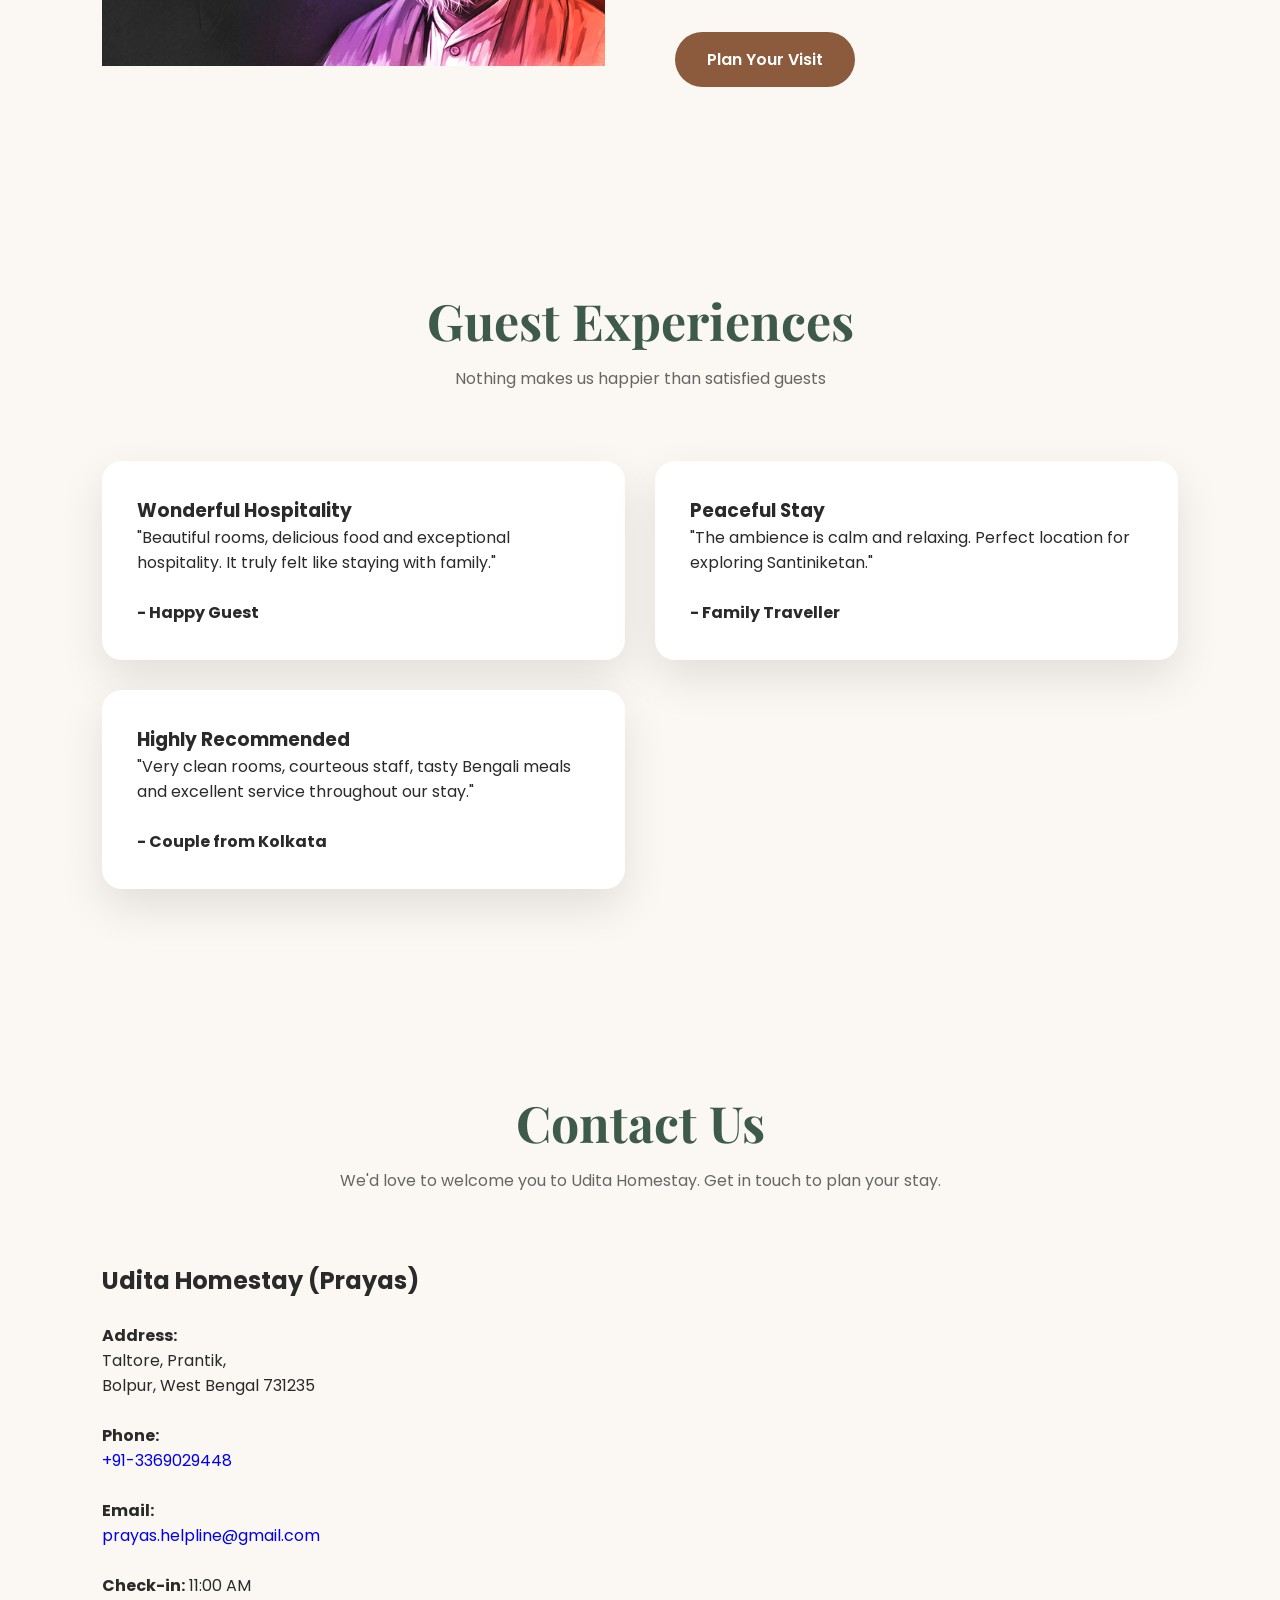
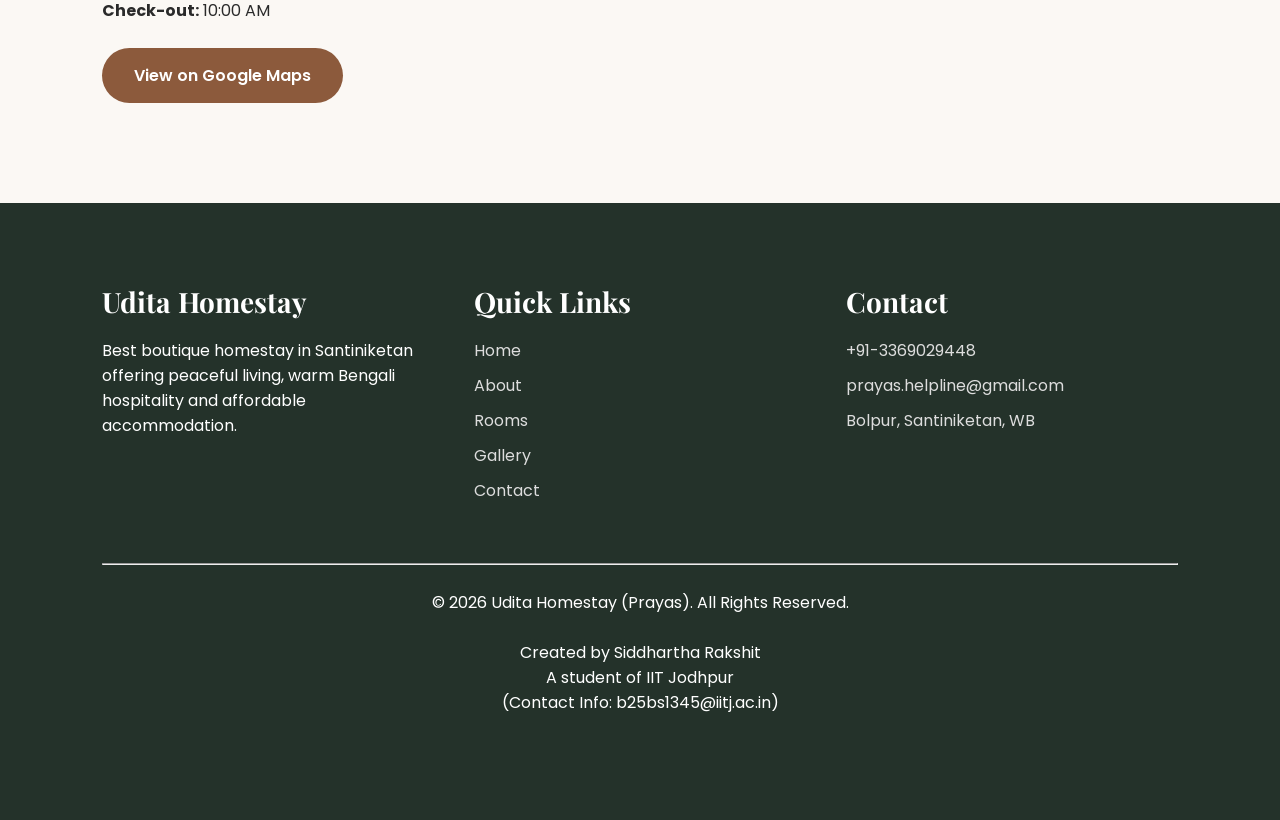
==== commit d4bc8c75: "Bust cached stylesheet URL for mobile release" ====
--- a/index.html
+++ b/index.html
@@ -98,7 +98,7 @@
         href="https://cdnjs.cloudflare.com/ajax/libs/font-awesome/6.7.2/css/all.min.css">
 
     <!-- Main Stylesheet  -->
-    <link rel="stylesheet" href="style.css">
+    <link rel="stylesheet" href="style.css?v=20261116-mobile">
     <!-- Structured Data (JSON-LD) for Google -->
     <script type="application/ld+json">
     {
--- a/style.css
+++ b/style.css
@@ -964,3 +964,185 @@
 }
 
 }
+
+
+/* ==========================
+   HEADER + MOBILE REFINEMENT
+   Keeps the original hero video and page content intact.
+========================== */
+
+/* Give the existing header links deliberate styling after the recovery. */
+.site-brand{
+    display:flex;
+    align-items:center;
+    color:#254b3d;
+    text-decoration:none;
+    font-family:'Playfair Display',serif;
+    font-size:20px;
+    font-weight:700;
+    line-height:1.1;
+    white-space:nowrap;
+}
+.site-brand-copy{display:flex; flex-direction:column; gap:4px;}
+.site-brand-copy small{
+    color:#68766d;
+    font-family:Arial,sans-serif;
+    font-size:9px;
+    font-weight:700;
+    letter-spacing:.16em;
+    text-transform:uppercase;
+}
+.blog-nav-link,
+.site-booking-link{
+    display:inline-flex;
+    align-items:center;
+    justify-content:center;
+    gap:8px;
+    min-height:44px;
+    padding:0 16px;
+    border-radius:24px;
+    text-decoration:none;
+    font-family:Arial,sans-serif;
+    font-size:14px;
+    font-weight:700;
+    white-space:nowrap;
+}
+.blog-nav-link{
+    color:#254b3d;
+    background:#edf2e9;
+}
+.site-booking-link{
+    color:#fff;
+    background:var(--primary);
+    box-shadow:0 4px 12px rgba(0,0,0,.12);
+}
+.blog-nav-link:hover,
+.site-booking-link:hover{transform:translateY(-1px);}
+
+@media(max-width:768px){
+    header{
+        box-sizing:border-box;
+        width:100%;
+        padding:8px 12px;
+    }
+    .social-nav{
+        display:grid;
+        width:100%;
+        max-width:560px;
+        margin:0 auto;
+        grid-template-columns:minmax(0,1fr) repeat(4,auto);
+        grid-template-areas:
+            "brand brand brand brand booking"
+            "blog facebook youtube airbnb .";
+        align-items:center;
+        justify-items:center;
+        gap:8px 10px;
+    }
+    .site-brand{grid-area:brand; justify-self:start; min-width:0; font-size:16px;}
+    .site-brand-copy small{font-size:8px; letter-spacing:.13em;}
+    .site-booking-link{
+        grid-area:booking;
+        min-height:38px;
+        padding:0 12px;
+        gap:6px;
+        font-size:11px;
+    }
+    .blog-nav-link{
+        grid-area:blog;
+        min-height:34px;
+        padding:0 11px;
+        gap:6px;
+        font-size:12px;
+    }
+    .social-btn{
+        width:34px;
+        height:34px;
+        font-size:15px;
+        margin:0;
+    }
+    .social-btn.facebook{grid-area:facebook;}
+    .social-btn.youtube{grid-area:youtube;}
+    .social-btn.airbnb{grid-area:airbnb;}
+
+    /* Retain the original video. Make its content fit a phone viewport. */
+    .hero{
+        box-sizing:border-box;
+        height:auto;
+        min-height:calc(100svh - 104px);
+        margin-top:104px;
+        padding:34px 18px 42px;
+    }
+    .hero-content{
+        width:100%;
+        max-width:560px;
+        margin:0 auto;
+        padding:0;
+    }
+    .hero-logo{
+        max-width:100%;
+        box-sizing:border-box;
+        margin:0 auto 14px;
+        padding:10px 14px;
+        font-size:clamp(2rem,8.5vw,2.8rem);
+        line-height:1.08;
+        overflow-wrap:anywhere;
+    }
+    .hero h2{
+        margin:10px auto 14px;
+        font-size:clamp(1.25rem,5.4vw,1.8rem);
+        line-height:1.35;
+    }
+    .hero-rating-badge{
+        display:flex;
+        flex-wrap:wrap;
+        justify-content:center;
+        gap:6px 8px;
+        max-width:100%;
+        margin:12px auto;
+        padding:8px 12px;
+        white-space:normal;
+        font-size:12px;
+        line-height:1.35;
+    }
+    .hero p{
+        max-width:520px;
+        margin:16px auto;
+        font-size:15px;
+        line-height:1.6;
+    }
+    #kbe-widget-69.kbe-large{
+        box-sizing:border-box;
+        min-width:0;
+        width:min(100%,320px);
+        min-height:50px;
+        padding:14px 20px;
+        font-size:15px;
+    }
+    .whatsapp,.call{
+        right:14px;
+        width:48px;
+        height:48px;
+        font-size:20px;
+    }
+    .whatsapp{bottom:16px;}
+    .call{bottom:74px;}
+    .back-to-top{
+        right:14px;
+        bottom:132px;
+        width:42px;
+        height:42px;
+        font-size:16px;
+    }
+    section{scroll-margin-top:108px;}
+}
+
+@media(max-width:380px){
+    header{padding:7px 9px;}
+    .social-nav{column-gap:7px;}
+    .site-brand{font-size:14px;}
+    .site-brand-copy small{font-size:7px;}
+    .site-booking-link{padding:0 9px; font-size:10px;}
+    .blog-nav-link{padding:0 9px; font-size:11px;}
+    .hero{padding:28px 14px 38px;}
+    .hero-logo{font-size:2rem;}
+}
